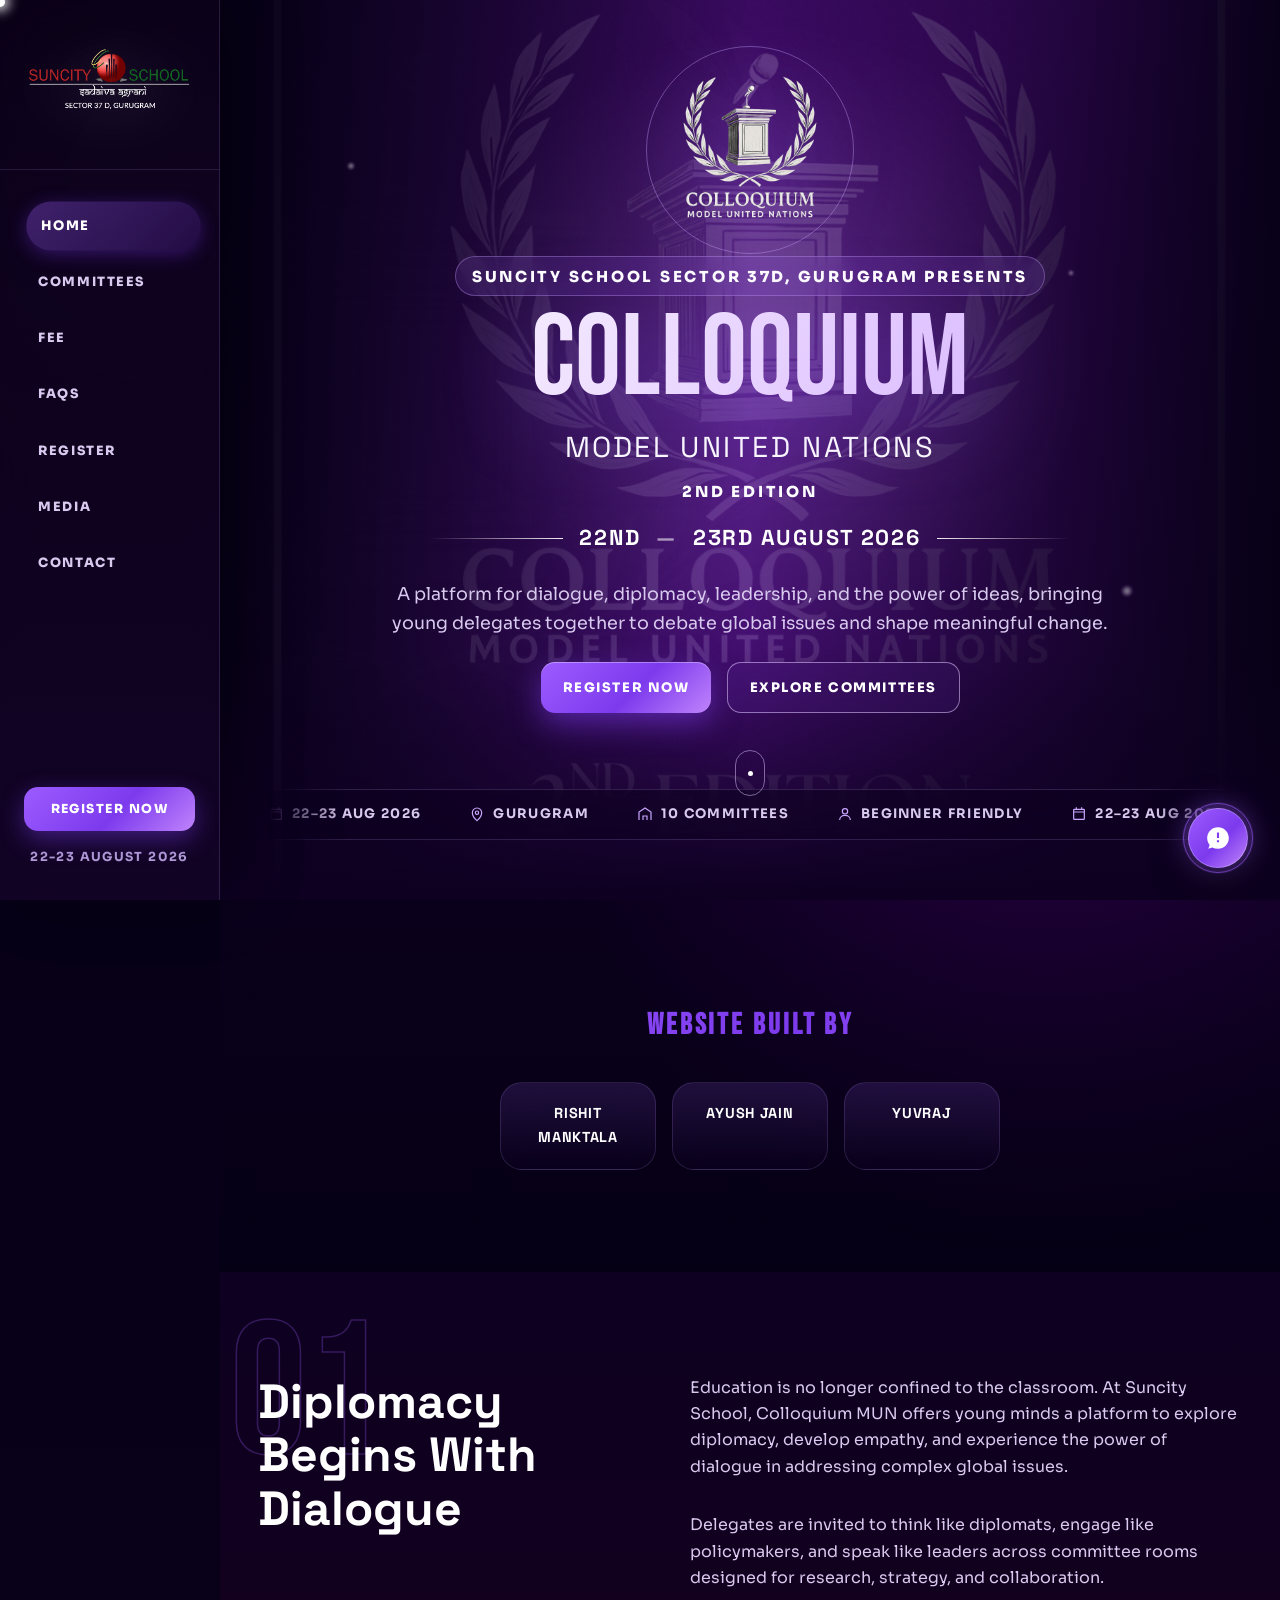
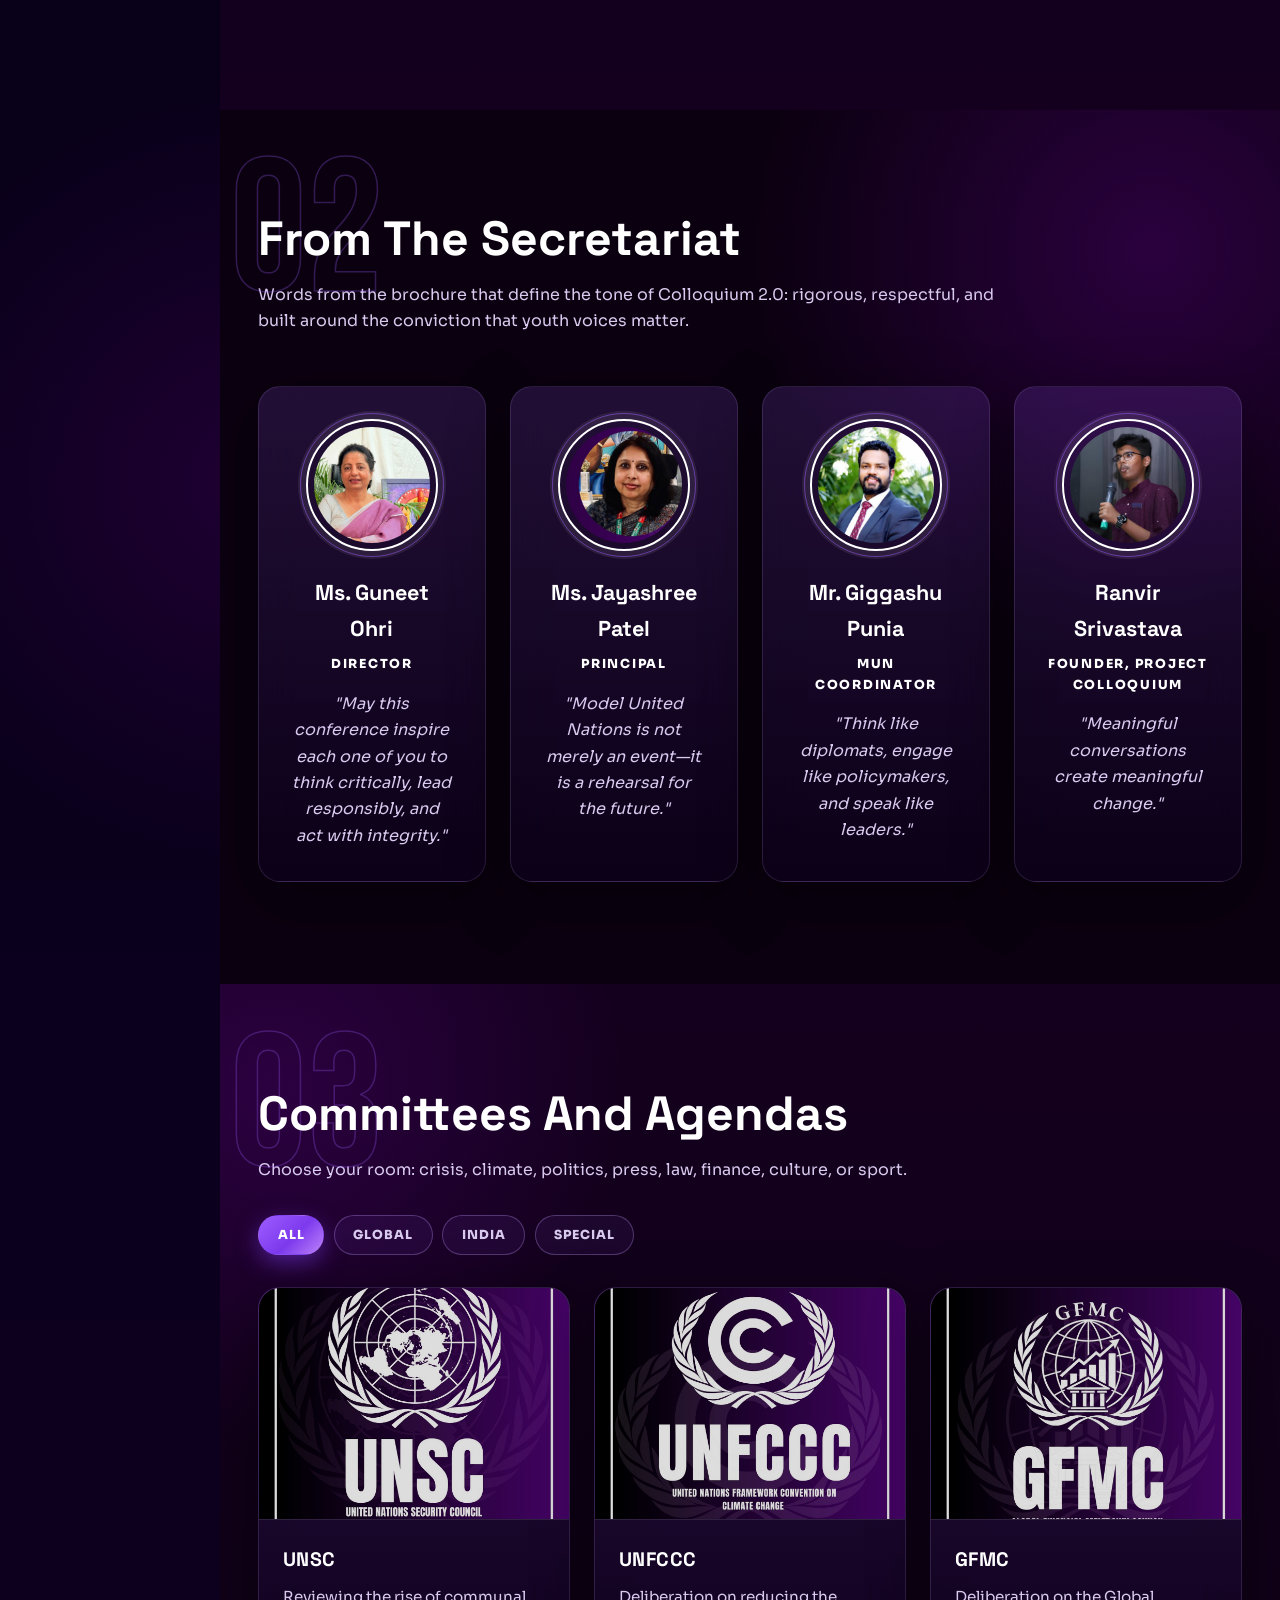
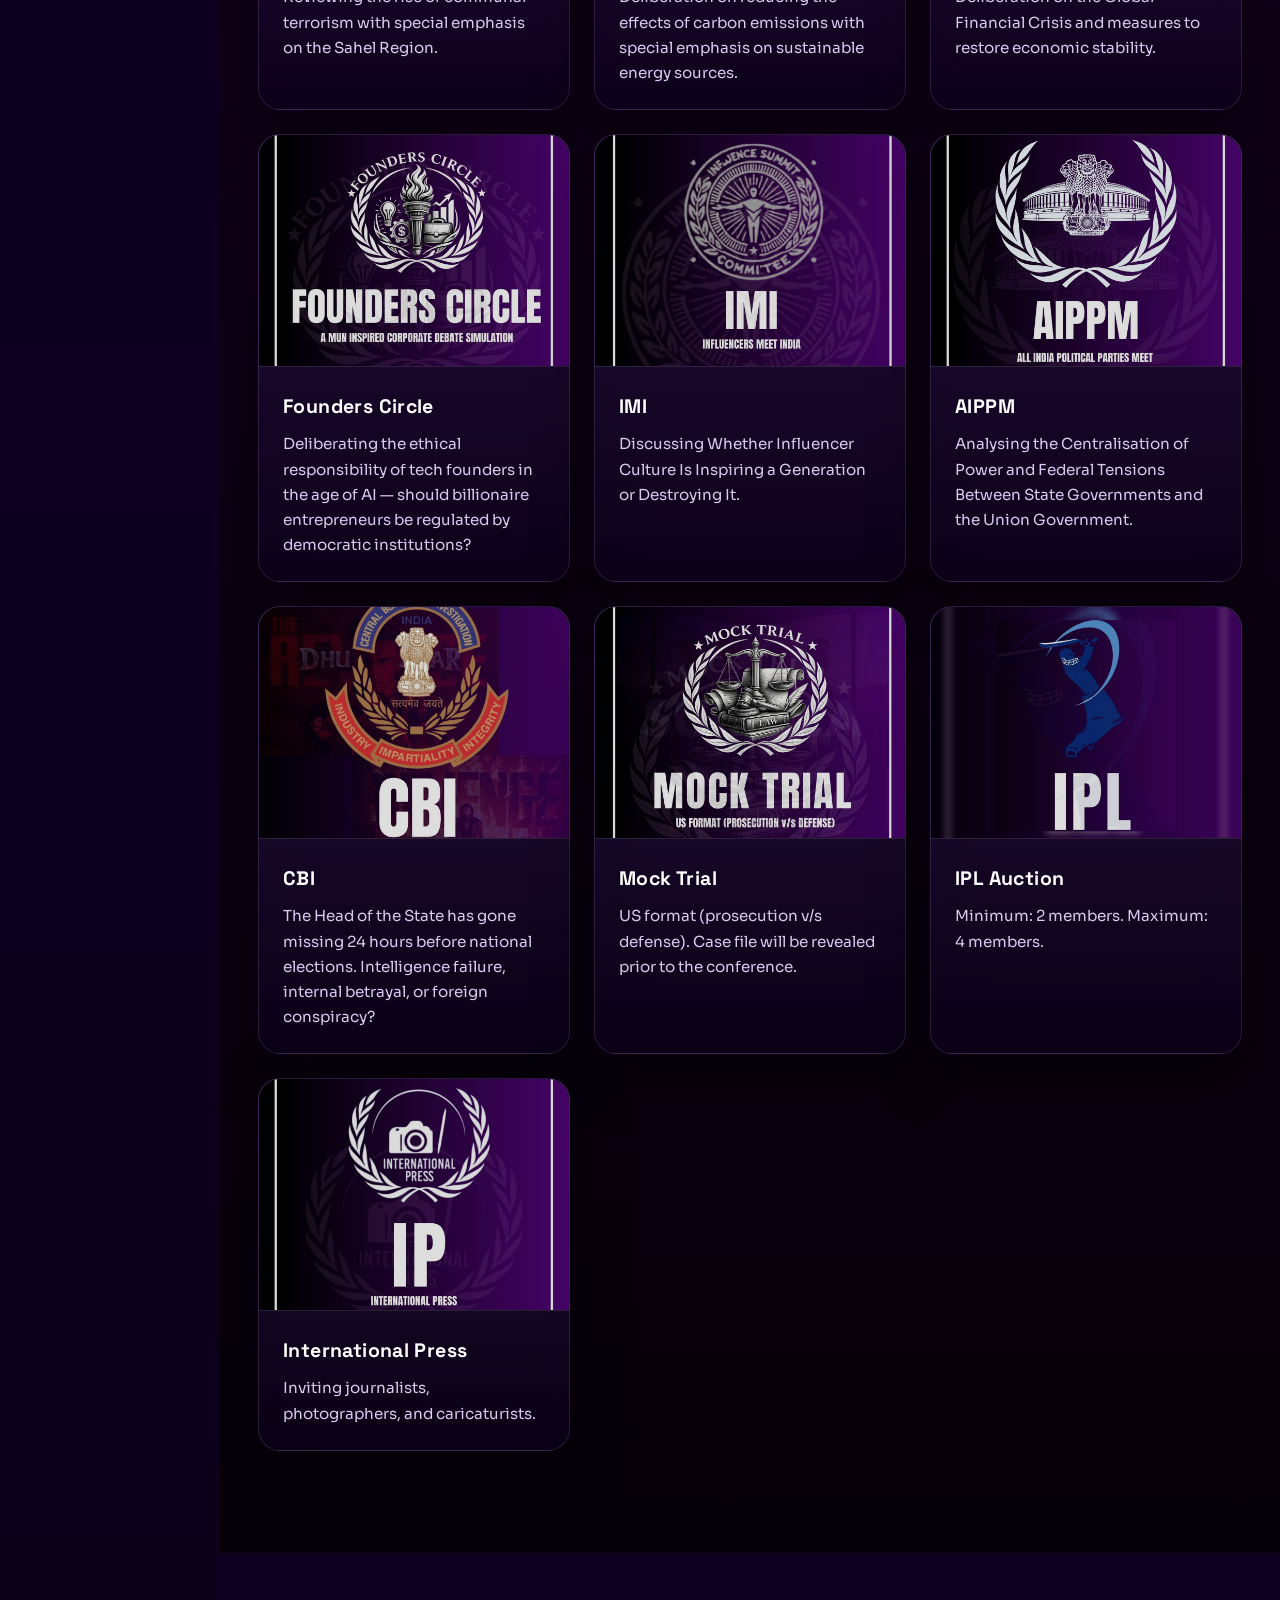
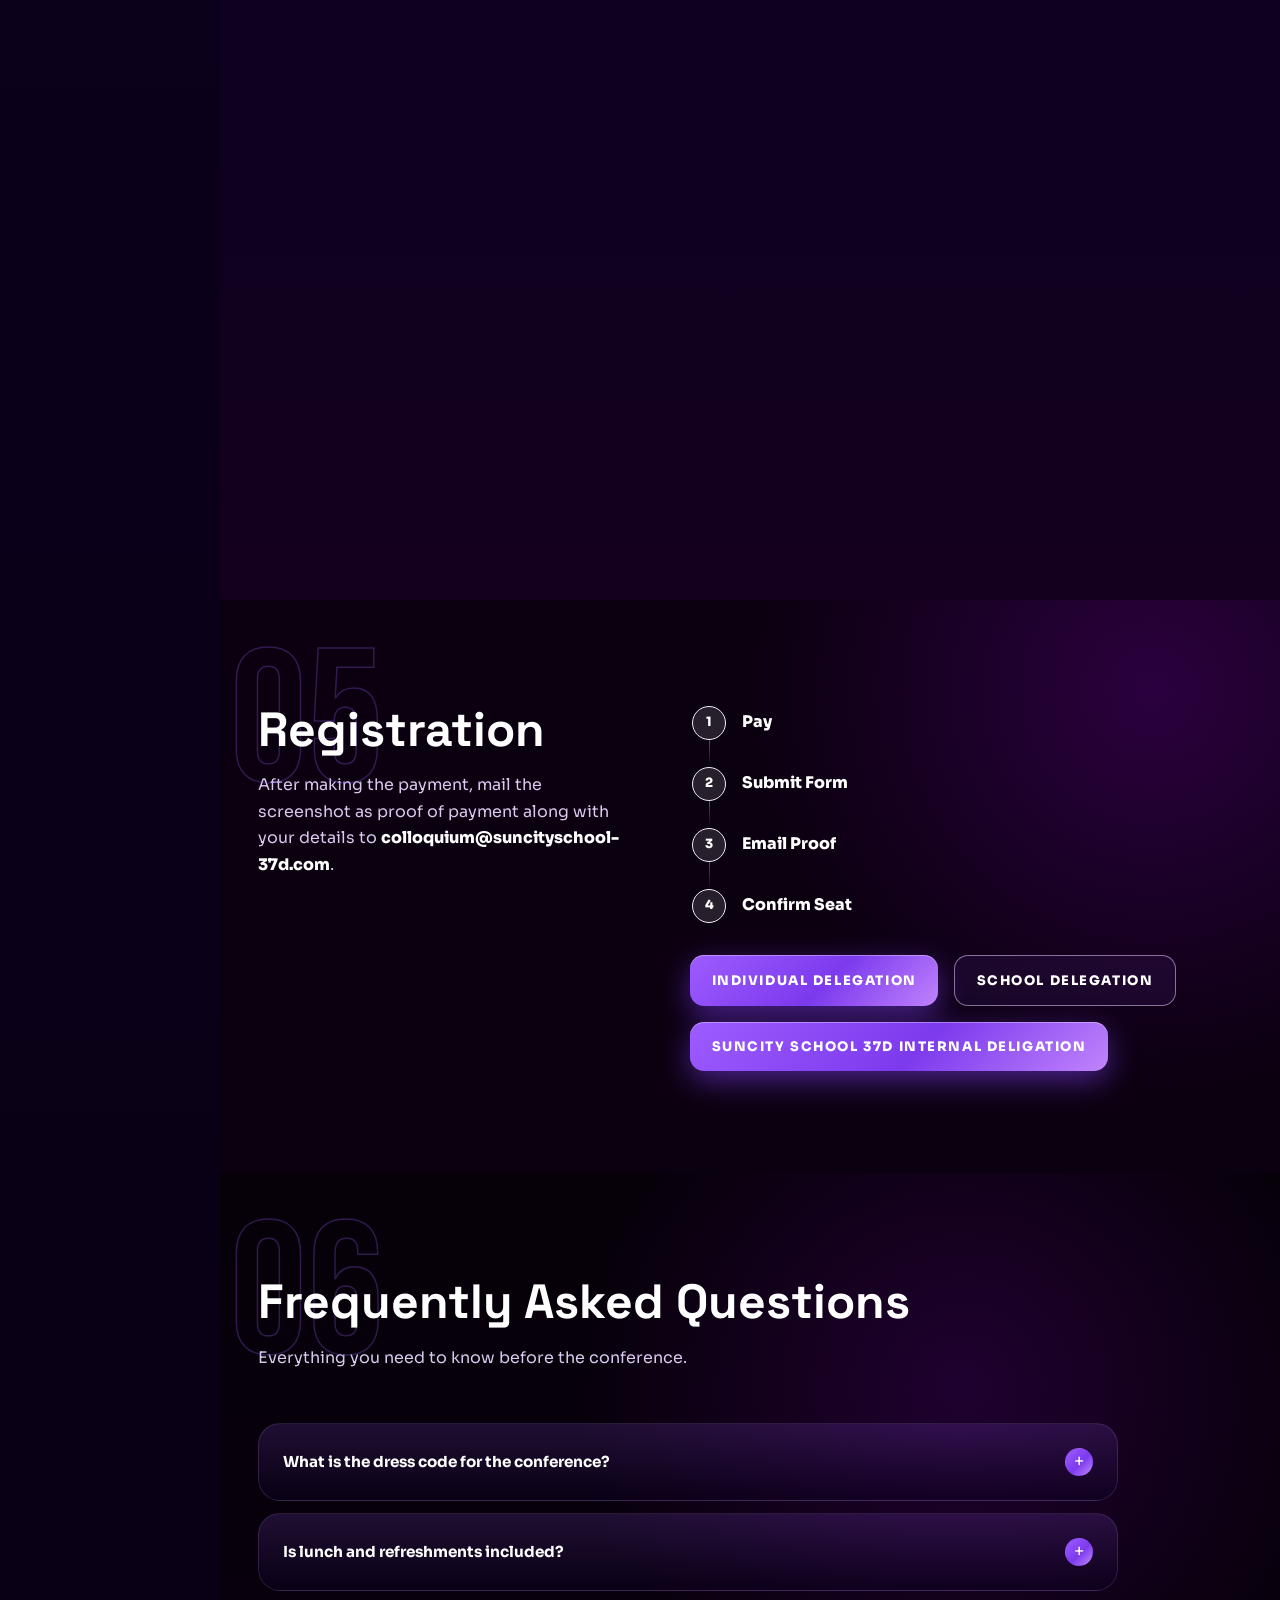
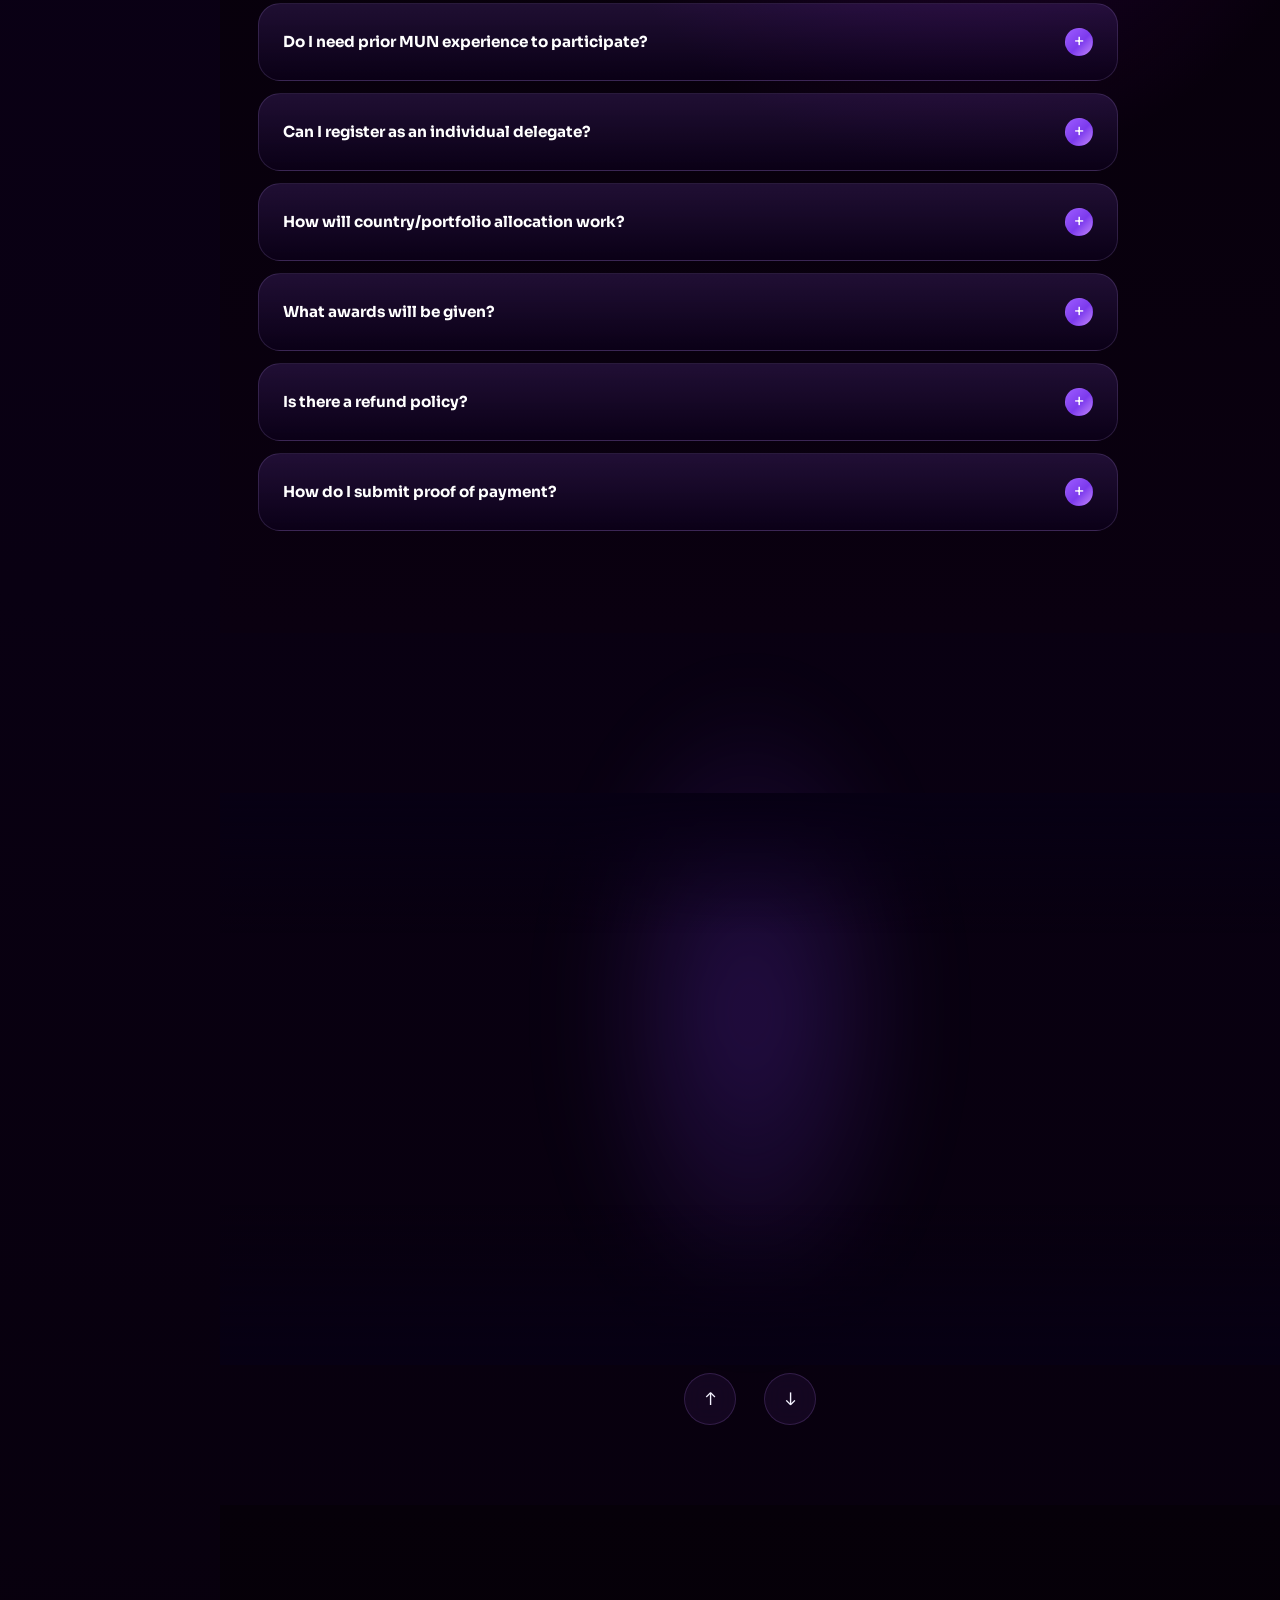
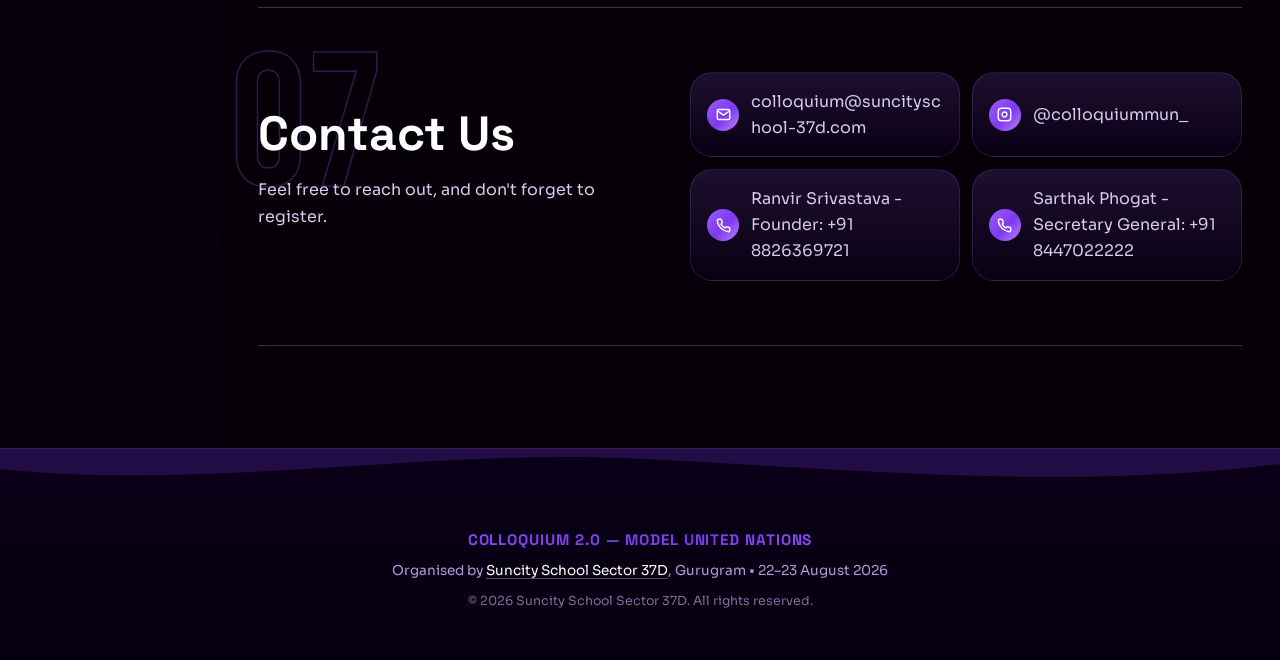
==== index.html @ 170a7579 "Update index.html" ====
<!doctype html>
<html lang="en-IN">

<head>
  <meta charset="UTF-8" />
  <meta name="viewport" content="width=device-width, initial-scale=1.0">
  <meta name="theme-color" content="#050207" />
  <title>Colloquium 2.0 | Suncity School 37D MUN</title>
  <meta name="description"
    content="Colloquium 2.0 Model United Nations by Suncity School Sector 37D, Gurugram. 22nd-23rd August 2026." />
  <meta property="og:type" content="website" />
  <meta property="og:title" content="Colloquium 2.0 | Suncity School 37D MUN" />
  <meta property="og:description" content="Colloquium 2.0 Model United Nations by Suncity School Sector 37D, Gurugram. 22nd–23rd August 2026." />
  <meta property="og:url" content="https://colloquium.suncityschool-37d.com/" />
  <meta property="og:image" content="./assets/img/colloquium-emblem.png" />
  <meta name="twitter:card" content="summary_large_image" />
  <link rel="canonical" href="https://colloquium.suncityschool-37d.com/" />
  <link rel="preconnect" href="https://fonts.googleapis.com" />
  <link rel="preconnect" href="https://fonts.gstatic.com" crossorigin />
  <link
    href="https://fonts.googleapis.com/css2?family=Bebas+Neue&family=Space+Grotesk:wght@400;500;600;700&family=Sora:wght@400;500;600;700;800&display=swap"
    rel="stylesheet" />
  <link rel="icon" type="image/png" href="./assets/img/colloquium-emblem.png" />
  <link rel="apple-touch-icon" href="./assets/img/colloquium-emblem.png" />
  <link rel="stylesheet" href="./styles.css" />
</head>

<body>
  <a class="skip-link" href="#top">Skip to content</a>

  <!-- Ambient mesh background -->
  <div class="bg-mesh" aria-hidden="true">
    <span class="blob blob-1"></span>
    <span class="blob blob-2"></span>
    <span class="blob blob-3"></span>
    <span class="grain"></span>
  </div>

  <!-- Custom cursor (desktop only) -->
  <div class="cursor-glow" id="cursorGlow" aria-hidden="true"></div>
  <div class="cursor-dot" id="cursorDot" aria-hidden="true"></div>

  <div class="scroll-progress" id="scrollProgress" aria-hidden="true"></div>
  <header class="mobile-header">
    <a class="mobile-brand" href="#top">
      <img src="./assets/img/suncity-logo.png" alt="Suncity Logo" />
      <span>Colloquium 2.0</span>
    </a>
    <button class="nav-toggle" type="button" aria-label="Toggle navigation" aria-controls="primaryNavigation"
      aria-expanded="false">
      <span></span><span></span><span></span>
    </button>
  </header>

  <nav class="sidebar-nav" id="primaryNavigation" aria-label="Primary navigation">
    <div class="sidebar-top">
      <a class="sidebar-brand" href="#top" aria-label="Colloquium 2.0 home">
        <img src="./assets/img/suncity-logo.png" alt="Suncity School Sector 37D Gurugram" />
      </a>
      <button class="nav-toggle" type="button" aria-label="Toggle navigation" aria-controls="primaryNavigation"
        aria-expanded="false">
        <span></span><span></span><span></span>
      </button>
    </div>

    <div class="sidebar-content">
      <div class="nav-links">
        <a href="#top" class="active" aria-current="page">Home</a>
        <a href="#committees">Committees</a>
        <a href="#fees">Fee</a>
        <a href="#faqs">FAQs</a>
        <a href="#registration">Register</a>
        <a href="#media">Media</a>
        <a href="#contact">Contact</a>
      </div>
      <div class="sidebar-footer">
        <a class="sidebar-cta magnetic" href="#registration">Register Now</a>
        <p class="sidebar-info">22-23 August 2026</p>
      </div>
    </div>
  </nav>
  <div class="nav-backdrop" aria-hidden="true"></div>

  <main id="top" tabindex="-1">
    <section class="hero-section" aria-labelledby="hero-title">
      <div class="hero-overlay"></div>
      <div class="hero-orbs" aria-hidden="true"><span></span><span></span><span></span></div>
      <div class="hero-content">
        <div class="hero-header">
          <div class="hero-emblem-wrap" id="emblemTilt">
            <img class="hero-emblem" src="./assets/img/colloquium-emblem.png" alt="" />
            <span class="emblem-ring"></span>
          </div>
          <p class="school-line">Suncity School Sector 37D, Gurugram presents</p>
        </div>
        <h1 id="hero-title" data-text="Colloquium">Colloquium</h1>
        <p class="hero-subtitle">Model United Nations</p>
        <p class="edition">2nd Edition</p>
        <div class="date-block" aria-label="Conference dates">
          <time datetime="2026-08-22">22nd</time><span class="dash">—</span><time datetime="2026-08-23">23rd August
            2026</time>
        </div>
        <p class="hero-text">
          A platform for dialogue, diplomacy, leadership, and the power of ideas, bringing young delegates together to
          debate global issues and shape meaningful change.
        </p>
        <div class="hero-actions">
          <a class="primary-button magnetic" href="#registration"><span>Register Now</span></a>
          <a class="secondary-button magnetic" href="#committees"><span>Explore Committees</span></a>
        </div>
      </div>
      <div class="marquee-strip" aria-label="Quick event facts">
        <div class="marquee-track" id="quickFactsTrack">
          <span><svg viewBox="0 0 24 24" class="mq-icon"><path d="M8 2v3M16 2v3M3.5 9h17M5 5h14a1 1 0 0 1 1 1v13a1 1 0 0 1-1 1H5a1 1 0 0 1-1-1V6a1 1 0 0 1 1-1z"/></svg>22–23 Aug 2026</span>
          <span><svg viewBox="0 0 24 24" class="mq-icon"><path d="M12 22s7-6.1 7-12a7 7 0 0 0-14 0c0 5.9 7 12 7 12z"/><circle cx="12" cy="10" r="2.5"/></svg>Gurugram</span>
          <span><svg viewBox="0 0 24 24" class="mq-icon"><path d="M3 21V9l9-6 9 6v12M9 21v-6h6v6"/></svg>10 Committees</span>
          <span><svg viewBox="0 0 24 24" class="mq-icon"><circle cx="12" cy="8" r="4"/><path d="M4 21c0-4 3.5-7 8-7s8 3 8 7"/></svg>Beginner Friendly</span>
        </div>
      </div>
      <a href="#top" class="scroll-cue" data-scroll-next aria-hidden="true"><span></span></a>
    </section>

    <section class="credits-section reveal" aria-labelledby="credits-title">
      <div class="credits-frame">
        <h3 id="credits-title" class="credits-title">Website Built By</h3>
        <div class="credits-grid">
          <div class="credit-card">
            <h4>Rishit Manktala</h4>
          </div>
          <div class="credit-card">
            <h4>Ayush Jain</h4>
          </div>
          <div class="credit-card">
            <h4>Yuvraj</h4>
          </div>
        </div>
      </div>
    </section>

    <section class="intro-section" aria-labelledby="vision-title">
      <div class="section-shell split reveal">
        <div class="section-col">
          <p class="section-number" aria-hidden="true">01</p>
          <h2 id="vision-title">Diplomacy Begins With Dialogue</h2>
        </div>
        <div class="intro-copy reveal reveal-delay-2">
          <p>Education is no longer confined to the classroom. At Suncity School, Colloquium MUN offers young minds a
            platform to explore diplomacy, develop empathy, and experience the power of dialogue in addressing complex
            global issues.</p>
          <p>Delegates are invited to think like diplomats, engage like policymakers, and speak like leaders across
            committee rooms designed for research, strategy, and collaboration.</p>
        </div>
      </div>
    </section>

    <section class="messages-section" aria-labelledby="messages-title">
      <div class="section-shell">
        <div class="section-heading">
          <p class="section-number" aria-hidden="true">02</p>
          <h2 id="messages-title">From The Secretariat</h2>
          <p>Words from the brochure that define the tone of Colloquium 2.0: rigorous, respectful, and built around the
            conviction that youth voices matter.</p>
        </div>
        <div class="secretariat-grid">
          <article class="member-card tilt-card reveal reveal-delay-1">
            <div class="member-image"><img src="./assets/img/portraits/guneet-ohri.jpg" alt="Ms. Guneet Ohri" /></div>
            <div class="member-info">
              <h3>Ms. Guneet Ohri</h3>
              <p class="member-title">Director</p>
              <p class="member-quote">"May this conference inspire each one of you to think critically, lead
                responsibly, and act with integrity."</p>
            </div>
          </article>
          <article class="member-card tilt-card reveal">
            <div class="member-image"><img src="./assets/img/portraits/jayashree-patel.jpg" alt="Ms. Jayashree Patel" /></div>
            <div class="member-info">
              <h3>Ms. Jayashree Patel</h3>
              <p class="member-title">Principal</p>
              <p class="member-quote">"Model United Nations is not merely an event&mdash;it is a rehearsal for the future."</p>
            </div>
          </article>
          <article class="member-card tilt-card reveal reveal-delay-2">
            <div class="member-image"><img src="./assets/img/portraits/giggashu-punia.jpg" alt="Mr. Giggashu Punia" /></div>
            <div class="member-info">
              <h3>Mr. Giggashu Punia</h3>
              <p class="member-title">MUN Coordinator</p>
              <p class="member-quote">"Think like diplomats, engage like policymakers, and speak like leaders."</p>
            </div>
          </article>
          <article class="member-card tilt-card reveal reveal-delay-3">
            <div class="member-image"><img src="./assets/img/portraits/ranvir-srivastava.jpg" alt="Ranvir Srivastava" /></div>
            <div class="member-info">
              <h3>Ranvir Srivastava</h3>
              <p class="member-title">Founder, Project Colloquium</p>
              <p class="member-quote">"Meaningful conversations create meaningful change."</p>
            </div>
          </article>
        </div>
      </div>
    </section>

    <section id="committees" class="committees-section" aria-labelledby="committees-title">
      <div class="section-shell">
        <div class="section-heading compact">
          <p class="section-number" aria-hidden="true">03</p>
          <h2 id="committees-title">Committees And Agendas</h2>
          <p>Choose your room: crisis, climate, politics, press, law, finance, culture, or sport.</p>
        </div>
        <div class="committee-filters" role="tablist" aria-label="Filter committees by category">
          <button type="button" class="filter-pill active" data-filter="all" role="tab" aria-selected="true">All</button>
          <button type="button" class="filter-pill" data-filter="global" role="tab" aria-selected="false">Global</button>
          <button type="button" class="filter-pill" data-filter="india" role="tab" aria-selected="false">India</button>
          <button type="button" class="filter-pill" data-filter="special" role="tab" aria-selected="false">Special</button>
        </div>
        <div class="committee-grid" id="committeeGrid">
          <article class="committee-card tilt-card reveal" data-category="global">
            <div class="committee-info">
              <img src="./assets/img/committee-crops/unsc.jpg" alt="UNSC" loading="lazy" decoding="async" />
              <div class="committee-details">
                <h3>UNSC</h3>
                <p>Reviewing the rise of communal terrorism with special emphasis on the Sahel Region.</p>
              </div>
            </div>
          </article>
          <article class="committee-card tilt-card reveal" data-category="global">
            <div class="committee-info">
              <img src="./assets/img/committee-crops/unfccc.jpg" alt="UNFCCC" loading="lazy" decoding="async" />
              <div class="committee-details">
                <h3>UNFCCC</h3>
                <p>Deliberation on reducing the effects of carbon emissions with special emphasis on sustainable energy sources.</p>
              </div>
            </div>
          </article>
          <article class="committee-card tilt-card reveal" data-category="global">
            <div class="committee-info">
              <img src="./assets/img/committee-crops/gfmc.jpg" alt="GFMC" loading="lazy" decoding="async" />
              <div class="committee-details">
                <h3>GFMC</h3>
                <p>Deliberation on the Global Financial Crisis and measures to restore economic stability.</p>
              </div>
            </div>
          </article>
          <article class="committee-card tilt-card reveal" data-category="special">
            <div class="committee-info">
              <img src="./assets/img/committee-crops/founders-circle.jpg" alt="Founders Circle" loading="lazy" decoding="async" />
              <div class="committee-details">
                <h3>Founders Circle</h3>
                <p>Deliberating the ethical responsibility of tech founders in the age of AI — should billionaire entrepreneurs be regulated by democratic institutions?</p>
              </div>
            </div>
          </article>
          <article class="committee-card tilt-card reveal" data-category="special">
            <div class="committee-info">
              <img src="./assets/img/committee-crops/imi.jpg" alt="IMI" loading="lazy" decoding="async" />
              <div class="committee-details">
                <h3>IMI</h3>
                <p>Discussing Whether Influencer Culture Is Inspiring a Generation or Destroying It.</p>
              </div>
            </div>
          </article>
          <article class="committee-card tilt-card reveal" data-category="india">
            <div class="committee-info">
              <img src="./assets/img/committee-crops/aippm.jpg" alt="AIPPM" loading="lazy" decoding="async" />
              <div class="committee-details">
                <h3>AIPPM</h3>
                <p>Analysing the Centralisation of Power and Federal Tensions Between State Governments and the Union Government.</p>
              </div>
            </div>
          </article>
          <article class="committee-card tilt-card reveal" data-category="india special">
            <div class="committee-info">
              <img src="./assets/img/committee-crops/cbi.jpg" alt="CBI" loading="lazy" decoding="async" />
              <div class="committee-details">
                <h3>CBI</h3>
                <p>The Head of the State has gone missing 24 hours before national elections. Intelligence failure, internal betrayal, or foreign conspiracy?</p>
              </div>
            </div>
          </article>
          <article class="committee-card tilt-card reveal" data-category="special">
            <div class="committee-info">
              <img src="./assets/img/committee-crops/mock-trial.jpg" alt="Mock Trial" loading="lazy" decoding="async" />
              <div class="committee-details">
                <h3>Mock Trial</h3>
                <p>US format (prosecution v/s defense). Case file will be revealed prior to the conference.</p>
              </div>
            </div>
          </article>
          <article class="committee-card tilt-card reveal" data-category="special">
            <div class="committee-info">
              <img src="./assets/img/committee-crops/ipl-auction.jpg" alt="IPL Auction" loading="lazy" decoding="async" />
              <div class="committee-details">
                <h3>IPL Auction</h3>
                <p>Minimum: 2 members. Maximum: 4 members.</p>
              </div>
            </div>
          </article>
          <article class="committee-card tilt-card reveal" data-category="special">
            <div class="committee-info">
              <img src="./assets/img/committee-crops/international-press.jpg" alt="International Press" loading="lazy" decoding="async" />
              <div class="committee-details">
                <h3>International Press</h3>
                <p>Inviting journalists, photographers, and caricaturists.</p>
              </div>
            </div>
          </article>
        </div>
      </div>
    </section>

    <section id="fees" class="fees-section" aria-labelledby="fees-title">
      <div class="section-shell fee-shell reveal">
        <div class="section-col">
          <p class="section-number" aria-hidden="true">04</p>
          <h2 id="fees-title">Fee Structure</h2>
          <p class="fee-note">The registration fee structure for all individual and team events at Colloquium 2.0.</p>
        </div>
        <div class="fee-grid">
          <article class="tilt-card">
            <span>Individual Delegate Fee</span>
            <strong><span class="count-value" data-count="2300">0</span><span class="fee-currency">INR</span></strong>
          </article>
          <article class="tilt-card">
            <span>School Delegation Fee</span>
            <strong><span class="count-value" data-count="2299">0</span><span class="fee-currency">INR</span></strong>
          </article>
          <article class="tilt-card">
            <span>IP Fee</span>
            <strong><span class="count-value" data-count="2000">0</span><span class="fee-currency">INR</span></strong>
          </article>
          <article class="tilt-card">
            <span>IPL (Team Event)</span>
            <strong class="fee-limit">MIN 2 / MAX 4</strong>
            <div class="fee-team-list">
              <div class="fee-team-row">
                <span class="fee-team-label">Team of 2</span>
                <span class="fee-team-value">4000 INR</span>
              </div>
              <div class="fee-team-row">
                <span class="fee-team-label">Team of 3</span>
                <span class="fee-team-value">6000 INR</span>
              </div>
              <div class="fee-team-row">
                <span class="fee-team-label">Team of 4</span>
                <span class="fee-team-value">8000 INR</span>
              </div>
            </div>
          </article>
        </div>
      </div>
    </section>

    <section id="registration" class="registration-section" aria-labelledby="registration-title">
      <div class="section-shell registration-shell reveal">
        <div class="section-col">
          <p class="section-number" aria-hidden="true">05</p>
          <h2 id="registration-title">Registration</h2>
          <p>After making the payment, mail the screenshot as proof of payment along with your details to <a
              href="mailto:colloquium@suncityschool-37d.com">colloquium@suncityschool-37d.com</a>.</p>
        </div>
        <div class="registration-main">
          <div class="registration-steps">
            <span>Pay</span>
            <span>Submit Form</span>
            <span>Email Proof</span>
            <span>Confirm Seat</span>
          </div>
          <div class="registration-actions">
            <a class="primary-button magnetic" href="https://forms.gle/Uoqj1fRcY7MJfkh97" target="_blank"
              rel="noopener noreferrer"><span>Individual Delegation</span></a>
            <a class="secondary-button magnetic" href="https://forms.gle/TjoibnjD6bvaLffi8" target="_blank"
              rel="noopener noreferrer"><span>School Delegation</span></a>
              <a class="primary-button magnetic" href="https://docs.google.com/forms/d/e/1FAIpQLScmG4d3pTbk0J0xZk-CnWGgKYD_lAbUUMh4ZK_pvNjjinAZog/viewform" target="_blank"
              rel="noopener noreferrer"><span>Suncity School 37D Internal Deligation</span></a>
          </div>
        </div>
      </div>
    </section>

    <section id="faqs" class="faq-section" aria-labelledby="faq-title">
      <div class="section-shell">
        <div class="section-heading">
          <p class="section-number" aria-hidden="true">06</p>
          <h2 id="faq-title">Frequently Asked Questions</h2>
          <p>Everything you need to know before the conference.</p>
        </div>
        <div class="faq-grid reveal">
          <details class="faq-item">
            <summary>What is the dress code for the conference?</summary>
            <p>All delegates are expected to follow Western formal attire. Gentlemen should wear a formal shirt, trousers, tie, and blazer. Ladies should wear formal business attire. National dress is also acceptable.</p>
          </details>
          <details class="faq-item">
            <summary>Is lunch and refreshments included?</summary>
            <p>Yes, lunch and refreshments are included in the registration fee for both days of the conference.</p>
          </details>
          <details class="faq-item">
            <summary>Do I need prior MUN experience to participate?</summary>
            <p>Not at all! Colloquium 2.0 is beginner-friendly. We recommend committees like International Press, IMI, or UNFCCC for first-timers. Our executive board members will guide you throughout.</p>
          </details>
          <details class="faq-item">
            <summary>Can I register as an individual delegate?</summary>
            <p>Yes, both individual delegates and school delegations are welcome. Use the respective registration forms available in the Registration section.</p>
          </details>
          <details class="faq-item">
            <summary>How will country/portfolio allocation work?</summary>
            <p>Country and portfolio allocations will be shared via email after your registration is confirmed. Preferences submitted during registration will be considered on a first-come, first-served basis.</p>
          </details>
          <details class="faq-item">
            <summary>What awards will be given?</summary>
            <p>Awards include Best Delegate, High Commendation, Special Mention, and Best Position Paper for each committee. The IPL Auction and International Press will have their own special categories.</p>
          </details>
          <details class="faq-item">
            <summary>Is there a refund policy?</summary>
            <p>Registration fee is non-refundable once payment is confirmed. However, delegate substitution within the same school delegation is allowed up to one week before the conference.</p>
          </details>
          <details class="faq-item">
            <summary>How do I submit proof of payment?</summary>
            <p>After making the payment, email a screenshot of the transaction along with your full name, school, and committee preference to <a href="mailto:colloquium@suncityschool-37d.com">colloquium@suncityschool-37d.com</a>.</p>
          </details>
        </div>
      </div>
    </section>



    

    

        <!-- ================= Colloquium MUN Vertical Gallery Start ================= -->
<style>
  /* Scoped CSS to prevent conflicts with existing website */
  .cmun-gallery-section {
    --cmun-bg: #070014;
    --cmun-purple-1: #7c3aed;
    --cmun-purple-2: #a855f7;
    --cmun-purple-3: #c084fc;
    --cmun-glow: rgba(168,85,247,.45);
    --cmun-accent: #f0abfc;
    --cmun-text: #f5f3ff;
    --cmun-muted: #b9a8d8;
    --cmun-border: rgba(192,132,252,.18);
    
    position: relative;
    z-index: 1;
    padding: 60px 20px 80px;
    overflow: hidden;
    min-height: 80vh;
    display: flex;
    flex-direction: column;
    align-items: center;
    background: transparent;
    font-family: 'Space Grotesk', sans-serif;
  }

  /* Top and Bottom fade-out gradients */
  .cmun-gallery-section::before {
    content: ""; position: absolute; top: 160px; left: 0; right: 0; height: 140px; z-index: 6; pointer-events: none;
    background: linear-gradient(180deg, var(--cmun-bg), transparent);
  }
  .cmun-gallery-section::after {
    content: ""; position: absolute; bottom: 140px; left: 0; right: 0; height: 160px; z-index: 6; pointer-events: none;
    background: linear-gradient(0deg, var(--cmun-bg), transparent);
  }

  .cmun-stage {
    position: relative;
    width: 100%;
    max-width: 800px;
    height: 640px;
    perspective: 1400px;
    display: flex;
    align-items: center;
    justify-content: center;
    transform-style: preserve-3d;
  }

  .cmun-stage-glow {
    position: absolute; top: 50%; left: 50%;
    transform: translate(-50%, -50%);
    width: 400px; height: 120%;
    background: radial-gradient(ellipse at center, rgba(124,58,237,0.25), transparent 60%);
    filter: blur(40px);
    z-index: 0;
    pointer-events: none;
  }

  .cmun-slide {
    position: absolute;
    width: 320px; height: 420px;
    border-radius: 20px;
    overflow: hidden;
    border: 1px solid var(--cmun-border);
    /* Smoother, cinematic transition */
    transition: transform 1.2s cubic-bezier(0.25, 1, 0.5, 1), opacity 1.2s ease, filter 1.2s ease;
    box-shadow: 0 30px 60px -20px rgba(0,0,0,.7);
    cursor: pointer;
    will-change: transform, opacity, filter;
    backface-visibility: hidden;
    transform: translateZ(0);
  }

  .cmun-slide img { 
    width: 100%; height: 100%; object-fit: cover; 
    pointer-events: none; /* prevents drag glitches */
  }
  
  .cmun-slide::before {
    content: ""; position: absolute; inset: 0; z-index: 2;
    background: linear-gradient(180deg, transparent 40%, rgba(7,0,20,.9) 100%);
    pointer-events: none;
  }
  
  .cmun-slide-caption {
    position: absolute; bottom: 24px; left: 24px; right: 24px; z-index: 3;
    transform: translateY(20px); opacity: 0; 
    transition: all 0.8s cubic-bezier(0.25, 1, 0.5, 1);
    pointer-events: none;
  }
  
  .cmun-slide.is-active .cmun-slide-caption { transform: translateY(0); opacity: 1; }
  .cmun-slide-caption h4 { 
    font-family: 'Syne', sans-serif; font-weight: 700; font-size: 22px; margin-bottom: 6px; 
    background: linear-gradient(135deg, #fff, #e9d5ff); 
    -webkit-background-clip: text; background-clip: text; color: transparent; 
  }
  .cmun-slide-caption p { color: var(--cmun-muted); font-size: 13px; }

  /* 3D Vertical Transforms */
  .cmun-slide.is-active { transform: translateY(0) translateZ(100px) rotateX(0deg) scale(1.1); z-index: 10; filter: none; }
  .cmun-slide.is-prev { transform: translateY(-280px) translateZ(-100px) rotateX(40deg) scale(.85); z-index: 5; filter: brightness(.55) saturate(.7); }
  .cmun-slide.is-next { transform: translateY(280px) translateZ(-100px) rotateX(-40deg) scale(.85); z-index: 5; filter: brightness(.55) saturate(.7); }
  .cmun-slide.is-far-prev { transform: translateY(-460px) translateZ(-300px) rotateX(50deg) scale(.7); z-index: 1; opacity:.3; filter: brightness(.3) blur(2px); }
  .cmun-slide.is-far-next { transform: translateY(460px) translateZ(-300px) rotateX(-50deg) scale(.7); z-index: 1; opacity:.3; filter: brightness(.3) blur(2px); }
  .cmun-slide.is-hidden { opacity: 0; transform: translateZ(-600px); pointer-events: none; }

  /* Controls */
  .cmun-controls {
    display: flex; justify-content: center; gap: 14px; margin-top: 40px; align-items: center; z-index: 7;
  }
  .cmun-ctrl {
    width: 52px; height: 52px; border-radius: 50%;
    background: rgba(168,85,247,.08); border: 1px solid var(--cmun-border);
    color: var(--cmun-text); font-size: 18px; cursor: pointer;
    display: grid; place-items: center;
    transition: all .3s; backdrop-filter: blur(10px);
  }
  .cmun-ctrl:hover { background: linear-gradient(135deg, #7c3aed, #c084fc); border-color: transparent; box-shadow: 0 8px 24px var(--cmun-glow); transform: scale(1.05); }
  .cmun-dots { display: flex; gap: 8px; }
  .cmun-dots button {
    width: 8px; height: 8px; border-radius: 50%; border: none; cursor: pointer;
    background: rgba(192,132,252,.25); transition: all .4s; padding: 0;
  }
  .cmun-dots button.active { width: 30px; border-radius: 4px; background: linear-gradient(90deg, #7c3aed, #c084fc); }

  /* Lightbox for image enlargement */
  .cmun-lightbox {
    position: fixed; inset: 0; z-index: 9999;
    background: rgba(7, 0, 20, 0.85);
    backdrop-filter: blur(20px);
    display: none; 
    justify-content: center; align-items: center;
    opacity: 0; transition: opacity 0.4s ease;
  }
  .cmun-lightbox.active { display: flex; opacity: 1; }
  .cmun-lightbox img {
    max-width: 85vw; max-height: 85vh; border-radius: 12px;
    box-shadow: 0 20px 80px rgba(124, 58, 237, 0.5);
    border: 1px solid var(--cmun-border);
    transform: scale(0.9); transition: transform 0.4s cubic-bezier(0.25, 1, 0.5, 1);
  }
  .cmun-lightbox.active img { transform: scale(1); }
  .cmun-close-btn {
    position: absolute; top: 30px; right: 40px; 
    color: #fff; font-size: 42px; cursor: pointer; 
    z-index: 10000; line-height: 1; font-weight: 300;
    transition: transform 0.3s, color 0.3s;
  }
  .cmun-close-btn:hover { transform: rotate(90deg); color: var(--cmun-accent); }

  @media (max-width: 768px) {
    .cmun-slide { width: 260px; height: 340px; }
    .cmun-stage { height: 520px; }
    .cmun-slide.is-active { transform: translateY(0) translateZ(80px) scale(1.05); }
    .cmun-slide.is-prev { transform: translateY(-200px) translateZ(-80px) rotateX(40deg) scale(.8); }
    .cmun-slide.is-next { transform: translateY(200px) translateZ(-80px) rotateX(-40deg) scale(.8); }
    .cmun-slide.is-far-prev, .cmun-slide.is-far-next { opacity: 0; }
  }
</style>

<!-- 1. Add Google Fonts to your <head> if not already there -->
<link rel="preconnect" href="https://fonts.googleapis.com">
<link rel="preconnect" href="https://fonts.gstatic.com" crossorigin>
<link href="https://fonts.googleapis.com/css2?family=Syne:wght@400;600;700;800&family=Space+Grotesk:wght@300;400;500;600&display=swap" rel="stylesheet">

<!-- 2. Paste this section anywhere in your <body> -->
<section class="cmun-gallery-section">
  <div class="cmun-stage" id="media">
    <div class="cmun-stage-glow"></div>
    <!-- Slides are generated dynamically by JS -->
  </div>

  <div class="cmun-controls">
    <button class="cmun-ctrl" id="cmun-prev" aria-label="Previous">↑</button>
    <div class="cmun-dots" id="cmun-dots"></div>
    <button class="cmun-ctrl" id="cmun-next" aria-label="Next">↓</button>
  </div>
</section>

<!-- 3. Lightbox container -->
<div class="cmun-lightbox" id="cmun-lightbox">
  <span class="cmun-close-btn" id="cmun-close-btn">×</span>
  <img src="" alt="Enlarged view" id="cmun-lb-img">
</div>

<script>
  (function() {
    // Gallery Data
    const slidesData = [
      { src: 'https://z-cdn-media.chatglm.cn/files/399e0fe7-5978-4fc6-9fd7-1da4e86a670c.png?auth_key=1884307016-e429cf752df746038830a983e77df08e-0-b101a8ff95048c679c69c47c5deddc44', title: 'The Opening', desc: 'Colloquium MUN v2.0 — a stage set for global dialogue.' },
      { src: 'https://z-cdn-media.chatglm.cn/files/c21f85fd-1e6e-4638-9a16-c75473fdc1d0.JPG?auth_key=1884307016-3069b22c722549429c0c8935bffb9400-0-c029025ee16b4c538955e1002b1b859b', title: 'Rhythms of Heritage', desc: 'A cultural tribute performed by delegates.' },
      { src: 'https://z-cdn-media.chatglm.cn/files/5d26ac0b-3577-46db-abcb-cbec00f56380.JPG?auth_key=1884307016-0a5970fce88243cc9c43fe6a5ab09fa5-0-4392165496ddb54d0deeb227754e37dd', title: 'Voice of the House', desc: 'Keynote address from the Suncity podium.' },
      { src: 'https://z-cdn-media.chatglm.cn/files/ddf30b20-2af7-41fa-be6f-daddaabb1a72.JPG?auth_key=1884307016-6d51ddb97bc84fe6bb8bbe255154a23d-0-31929b03ba2628c603c011a1d233c9d1', title: 'Delegation Floor', desc: 'Pakistan takes the table in committee.' },
      { src: 'https://z-cdn-media.chatglm.cn/files/1e813870-560b-4d0e-92b1-51fdee091b11.JPG?auth_key=1884307016-71c6c3981c934599ae4bfcae2b2d299b-0-132e829ebc8f7302e642cdef80c8666c', title: 'Beyond the Sky', desc: 'UNCOPOUS — the peaceful uses of outer space.' }
    ];

    const stage = document.getElementById('cmun-stage');
    const dotsWrap = document.getElementById('cmun-dots');
    let current = 0;
    let autoScroll;

    // Generate slides
    slidesData.forEach((data, i) => {
      const slide = document.createElement('div');
      slide.className = 'cmun-slide';
      slide.dataset.i = i;
      slide.innerHTML = `
        <img src="${data.src}" alt="${data.title}">
        <div class="cmun-slide-caption">
          <h4>${data.title}</h4>
          <p>${data.desc}</p>
        </div>
      `;
      stage.appendChild(slide);

      // Generate dots
      const dot = document.createElement('button');
      dot.addEventListener('click', () => { go(i); resetAutoScroll(); });
      dotsWrap.appendChild(dot);
    });

    const slides = Array.from(document.querySelectorAll('.cmun-slide'));
    const dots = Array.from(dotsWrap.children);

    function go(n) {
      current = (n + slides.length) % slides.length;
      slides.forEach((s, i) => {
        s.classList.remove('is-active', 'is-prev', 'is-next', 'is-far-prev', 'is-far-next', 'is-hidden');
        let diff = i - current;
        if (diff === 0) s.classList.add('is-active');
        else if (diff === -1 || (current === 0 && i === slides.length - 1)) s.classList.add('is-prev');
        else if (diff === 1 || (current === slides.length - 1 && i === 0)) s.classList.add('is-next');
        else if (diff < -1) s.classList.add('is-far-prev');
        else s.classList.add('is-far-next');
      });
      dots.forEach((d, i) => d.classList.toggle('active', i === current));
    }

    // Controls
    document.getElementById('cmun-prev').addEventListener('click', () => { go(current - 1); resetAutoScroll(); });
    document.getElementById('cmun-next').addEventListener('click', () => { go(current + 1); resetAutoScroll(); });
    
    // Slide Click Logic (Enlarge if active, navigate if not)
    slides.forEach((s, i) => s.addEventListener('click', () => { 
      if(s.classList.contains('is-active')) {
        openLightbox(slidesData[i].src);
      } else {
        go(i); 
        resetAutoScroll();
      }
    }));

    // Keyboard Navigation
    document.addEventListener('keydown', e => {
      if(e.key === 'ArrowUp') { go(current - 1); resetAutoScroll(); }
      if(e.key === 'ArrowDown') { go(current + 1); resetAutoScroll(); }
      if(e.key === 'Escape') closeLightbox();
    });

    // Drag / Swipe Controls
    let startY = null;
    stage.addEventListener('pointerdown', e => startY = e.clientY);
    stage.addEventListener('pointerup', e => {
      if(startY === null) return;
      const dy = e.clientY - startY;
      if(Math.abs(dy) > 50) { go(current + (dy < 0 ? 1 : -1)); resetAutoScroll(); }
      startY = null;
    });

    // Auto-scroll functionality (Continuous, does not stop on hover)
    function startAutoScroll() {
      autoScroll = setInterval(() => go(current + 1), 3500); 
    }
    function resetAutoScroll() {
      clearInterval(autoScroll);
      startAutoScroll();
    }

    // Lightbox Logic
    const lightbox = document.getElementById('cmun-lightbox');
    const lbImg = document.getElementById('cmun-lb-img');
    const closeBtn = document.getElementById('cmun-close-btn');

    function openLightbox(src) {
      lbImg.src = src;
      lightbox.classList.add('active');
      clearInterval(autoScroll); // Pause auto scroll only when viewing full image
    }
    function closeLightbox() {
      lightbox.classList.remove('active');
      startAutoScroll(); // Resume auto scroll
    }
    closeBtn.addEventListener('click', closeLightbox);
    lightbox.addEventListener('click', (e) => { if(e.target === lightbox) closeLightbox(); });

    // Initialize
    go(0);
    startAutoScroll();
  })();
</script>
<!-- ================= Colloquium MUN Vertical Gallery End ================= -->

    <section id="contact" class="contact-section" aria-labelledby="contact-title">
      <div class="contact-frame reveal">
        <div class="section-col">
          <p class="section-number" aria-hidden="true">07</p>
          <h2 id="contact-title">Contact Us</h2>
          <p>Feel free to reach out, and don't forget to register.</p>
        </div>
        <div class="contact-list">
          <a href="mailto:colloquium@suncityschool-37d.com"><span aria-hidden="true"><svg xmlns="http://www.w3.org/2000/svg" viewBox="0 0 24 24" class="contact-icon"><path d="M4 4h16c1.1 0 2 .9 2 2v12c0 1.1-.9 2-2 2H4c-1.1 0-2-.9-2-2V6c0-1.1.9-2 2-2z"></path><polyline points="22,6 12,13 2,6"></polyline></svg></span>colloquium@suncityschool-37d.com</a>
          <a href="https://www.instagram.com/colloquiummun_/" target="_blank"
            rel="noopener noreferrer"><span aria-hidden="true"><svg xmlns="http://www.w3.org/2000/svg" viewBox="0 0 24 24" class="contact-icon"><rect x="2" y="2" width="20" height="20" rx="5" ry="5"></rect><path d="M16 11.37A4 4 0 1 1 12.63 8 4 4 0 0 1 16 11.37z"></path><line x1="17.5" y1="6.5" x2="17.51" y2="6.5"></line></svg></span>@colloquiummun_</a>
          <a href="tel:+918826369721"><span aria-hidden="true"><svg xmlns="http://www.w3.org/2000/svg" viewBox="0 0 24 24" class="contact-icon"><path d="M22 16.92v3a2 2 0 0 1-2.18 2 19.79 19.79 0 0 1-8.63-3.07 19.5 19.5 0 0 1-6-6 19.79 19.79 0 0 1-3.07-8.67A2 2 0 0 1 4.11 2h3a2 2 0 0 1 2 1.72 12.84 12.84 0 0 0 .7 2.81 2 2 0 0 1-.45 2.11L8.09 9.91a16 16 0 0 0 6 6l1.27-1.27a2 2 0 0 1 2.11-.45 12.84 12.84 0 0 0 2.81.7A2 2 0 0 1 22 16.92z"></path></svg></span>Ranvir Srivastava - Founder: +91 8826369721</a>
          <a href="tel:+918447022222"><span aria-hidden="true"><svg xmlns="http://www.w3.org/2000/svg" viewBox="0 0 24 24" class="contact-icon"><path d="M22 16.92v3a2 2 0 0 1-2.18 2 19.79 19.79 0 0 1-8.63-3.07 19.5 19.5 0 0 1-6-6 19.79 19.79 0 0 1-3.07-8.67A2 2 0 0 1 4.11 2h3a2 2 0 0 1 2 1.72 12.84 12.84 0 0 0 .7 2.81 2 2 0 0 1-.45 2.11L8.09 9.91a16 16 0 0 0 6 6l1.27-1.27a2 2 0 0 1 2.11-.45 12.84 12.84 0 0 0 2.81.7A2 2 0 0 1 22 16.92z"></path></svg></span>Sarthak Phogat - Secretary General: +91 8447022222</a>
        </div>
      </div>
    </section>
  </main>

  <!-- CHATBOT UI -->
  <div class="chat-container">
    <div class="chat-window" id="chatWindow">
      <div class="chat-header">
        <div class="chat-title">Colloquium AI Assistant</div>
        <button id="closeChat" type="button" aria-label="Close Chat">&times;</button>
      </div>
      <div class="chat-messages" id="chatMessages" aria-live="polite">
        <div class="message bot-msg">Welcome to Colloquium 2.0! 👋 I can help you with fee, dates, committees, or
          registration. What would you like to know?</div>
      </div>
      <div class="chat-quick-actions">
        <button type="button" class="quick-chat" data-question="What is the fee?">Fee</button>
        <button type="button" class="quick-chat"
          data-question="Which committees are beginner-friendly?">Beginner</button>
        <button type="button" class="quick-chat" data-question="How do I register?">Register</button>
        <button type="button" class="quick-chat" data-question="What is the venue?">Venue</button>
      </div>
      <div class="chat-input-area">
        <input type="text" id="chatInput" placeholder="Ask me anything..." autocomplete="off" aria-label="Chat message input">
        <button id="sendChat" type="button" aria-label="Send Message">➤</button>
      </div>
    </div>
    <button class="chat-trigger" id="chatTrigger" type="button" aria-label="Open AI Chat" aria-controls="chatWindow"
      aria-expanded="false">
      <svg xmlns="http://www.w3.org/2000/svg" viewBox="0 0 24 24" aria-hidden="true">
        <path d="M12 2C6.48 2 2 6.48 2 12c0 2.45.88 4.7 2.33 6.47L3 22l3.63-1.13C8.28 21.57 10.07 22 12 22c5.52 0 10-4.48 10-10S17.52 2 12 2zm1 14h-2v-2h2v2zm0-4h-2V7h2v5z"/>
      </svg>
    </button>
  </div>

  <footer class="site-footer" role="contentinfo">
    <svg class="footer-wave" viewBox="0 0 1440 60" preserveAspectRatio="none" aria-hidden="true">
      <path d="M0,32 C240,64 480,0 720,16 C960,32 1200,64 1440,24 L1440,0 L0,0 Z"></path>
    </svg>
    <div class="footer-inner">
      <p class="footer-brand">Colloquium 2.0 &mdash; Model United Nations</p>
      <p class="footer-credit">Organised by <a href="https://www.suncityschool-37d.com/" target="_blank" rel="noopener noreferrer">Suncity School Sector 37D</a>, Gurugram &bull; 22&ndash;23 August 2026</p>
      <p class="footer-copy">&copy; 2026 Suncity School Sector 37D. All rights reserved.</p>
    </div>
  </footer>

  <button type="button" id="backToTop" class="back-to-top magnetic" aria-label="Back to top">
    <svg viewBox="0 0 24 24" aria-hidden="true"><path d="M12 19V5M5 12l7-7 7 7"/></svg>
  </button>

  <script src="./config.js"></script>
  <script src="./script.js"></script>
  <script src="./effects.js" defer></script>
</body>

</html>
---- styles.css ----
:root {
  --color-void: #050014;
  --color-bg: #0d0020;
  --color-bg-soft: #180a2e;
  --color-panel: #170a2b;
  --color-panel-strong: #241145;
  --color-line: rgba(200, 160, 255, 0.28);
  --color-line-soft: rgba(200, 160, 255, 0.14);
  --color-gold: #f2edf4;
  --color-gold-light: #ffffff;
  --color-gold-deep: #8b3ffb;
  --color-text: #ffffff;
  --color-muted: #d8c9ee;
  --color-dim: #b19bd6;
  --color-danger: #ff6b7d;

  /* Violet system */
  --violet-1: #7c3aed;
  --violet-2: #9d5cff;
  --violet-3: #c084fc;
  --violet-glow: #b385ff;
  --violet-deep: #4c1d95;
  --grad-hero: linear-gradient(120deg, #ffffff 0%, #d9b8ff 28%, #9d5cff 55%, #ffffff 80%, #c084fc 100%);
  --grad-jelly: linear-gradient(135deg, #9d5cff, #7c3aed 55%, #c084fc);
  --grad-glass: linear-gradient(180deg, rgba(157, 92, 255, 0.16), rgba(13, 0, 32, 0.5));

  --font-heading: "Space Grotesk", "Sora", system-ui, sans-serif;
  --font-body: "Sora", system-ui, -apple-system, BlinkMacSystemFont, "Segoe UI", sans-serif;
  --font-display: "Bebas Neue", Impact, sans-serif;
  --sidebar-width: 220px;
  --mobile-header: 72px;
  --space-1: 0.25rem;
  --space-2: 0.5rem;
  --space-3: 0.75rem;
  --space-4: 1rem;
  --space-5: 1.5rem;
  --space-6: 2rem;
  --space-7: 3rem;
  --space-8: 4.5rem;
  --radius-sm: 14px;
  --radius-md: 22px;
  --radius-lg: 30px;
  --shadow-soft: 0 18px 60px rgba(0, 0, 0, 0.46);
  --shadow-gold: 0 14px 40px rgba(124, 58, 237, 0.45);
  --transition-fast: 160ms ease;
  --transition-base: 240ms ease;
  --transition-slow: 520ms cubic-bezier(0.16, 1, 0.3, 1);
  --transition-jelly: 550ms cubic-bezier(0.34, 1.56, 0.64, 1);
  --section-pad: clamp(4.5rem, 8vw, 7rem);
  --content-max: 1180px;
}

*,
*::before,
*::after {
  box-sizing: border-box;
}

html {
  scroll-behavior: smooth;
  overflow-x: hidden;
}

/* Custom Scrollbar */
::-webkit-scrollbar {
  width: 8px;
  height: 8px;
}
::-webkit-scrollbar-track {
  background: var(--color-void);
}
::-webkit-scrollbar-thumb {
  background: linear-gradient(180deg, var(--color-gold-deep), #8c43b3);
  border-radius: 999px;
  border: 1px solid var(--color-void);
}
::-webkit-scrollbar-thumb:hover {
  background: linear-gradient(180deg, #8c43b3, var(--color-gold));
}

body {
  margin: 0;
  -webkit-font-smoothing: antialiased;
  -moz-osx-font-smoothing: grayscale;
  min-width: 320px;
  overflow-x: hidden;
  color: var(--color-text);
  background:
    radial-gradient(circle at 82% 9%, rgba(93, 0, 136, 0.55), transparent 30rem),
    radial-gradient(circle at 20% 24%, rgba(50, 0, 72, 0.52), transparent 24rem),
    linear-gradient(180deg, var(--color-void) 0%, var(--color-bg) 42%, #07000b 100%);
  font-family: var(--font-body);
  line-height: 1.65;
  text-rendering: optimizeLegibility;
}

body.nav-open {
  overflow: hidden;
}

img {
  display: block;
  max-width: 100%;
}

a {
  color: inherit;
  text-decoration: none;
}

button,
input {
  font: inherit;
}

button {
  cursor: pointer;
}

:focus-visible {
  outline: 2px solid var(--color-gold-light);
  outline-offset: 4px;
}

.skip-link {
  position: fixed;
  top: 0.75rem;
  left: 0.75rem;
  z-index: 1000;
  transform: translateY(-160%);
  border-radius: var(--radius-sm);
  background: var(--color-gold);
  color: #160021;
  padding: 0.75rem 1rem;
  font-weight: 800;
  transition: transform var(--transition-base);
}

.skip-link:focus {
  transform: translateY(0);
}

.scroll-progress {
  position: fixed;
  top: 0;
  left: 0;
  z-index: 999;
  width: 0%;
  height: 4px;
  background: linear-gradient(90deg, #160021, #5b027f, #ffffff);
  box-shadow: 0 0 18px rgba(255, 255, 255, 0.46);
}

.mobile-header {
  display: none;
}

.sidebar-nav {
  position: fixed;
  inset: 0 auto 0 0;
  z-index: 800;
  width: var(--sidebar-width);
  border-right: 1px solid var(--color-line);
  background: linear-gradient(180deg, rgba(9, 0, 14, 0.96), rgba(18, 0, 27, 0.96));
  box-shadow: 20px 0 60px rgba(0, 0, 0, 0.24);
  backdrop-filter: blur(18px);
}

.sidebar-top {
  display: grid;
  place-items: center;
  min-height: 170px;
  padding: var(--space-5);
  border-bottom: 1px solid var(--color-line-soft);
}

.sidebar-brand img {
  width: 180px;
  margin-inline: auto;
  filter: drop-shadow(0 12px 28px rgba(255, 255, 255, 0.2));
}

.sidebar-top .nav-toggle {
  display: none;
}

.sidebar-content {
  display: flex;
  min-height: calc(100vh - 170px);
  flex-direction: column;
  justify-content: space-between;
  padding: var(--space-6) var(--space-5);
}

.nav-links {
  display: grid;
  gap: var(--space-2);
}

.nav-links a {
  position: relative;
  border-radius: var(--radius-sm);
  color: var(--color-muted);
  font-size: 0.8rem;
  font-weight: 800;
  letter-spacing: 0.12em;
  padding: 0.85rem 0.9rem;
  text-transform: uppercase;
  transition: color var(--transition-base), background var(--transition-base), transform var(--transition-base);
}

.nav-links a::before {
  content: "";
  position: absolute;
  left: 0;
  top: 50%;
  width: 3px;
  height: 0;
  border-radius: 999px;
  background: var(--color-gold);
  transform: translateY(-50%);
  transition: height var(--transition-base);
}

.nav-links a:hover,
.nav-links a.active {
  color: var(--color-text);
  background: rgba(255, 255, 255, 0.11);
  transform: translateX(3px);
}

.nav-links a:hover::before,
.nav-links a.active::before {
  height: 58%;
}

.sidebar-footer {
  display: grid;
  gap: var(--space-4);
}

.sidebar-cta {
  display: inline-flex;
  align-items: center;
  justify-content: center;
  min-height: 44px;
  border: 1px solid var(--color-gold);
  border-radius: var(--radius-sm);
  color: var(--color-gold-light);
  font-size: 0.78rem;
  font-weight: 900;
  letter-spacing: 0.12em;
  text-transform: uppercase;
  transition: background var(--transition-base), color var(--transition-base), box-shadow var(--transition-base);
}

.sidebar-cta:hover {
  background: var(--color-gold);
  color: #160021;
  box-shadow: var(--shadow-gold);
}

.sidebar-info {
  margin: 0;
  color: var(--color-dim);
  font-size: 0.78rem;
  font-weight: 700;
  letter-spacing: 0.11em;
  text-align: center;
  text-transform: uppercase;
}

.nav-backdrop {
  position: fixed;
  inset: 0;
  z-index: 700;
  display: none;
  background: rgba(8, 0, 12, 0.72);
  backdrop-filter: blur(4px);
}

main {
  margin-left: var(--sidebar-width);
}

section {
  position: relative;
  overflow: hidden;
  scroll-margin-top: 1rem;
}

.section-shell,
.contact-frame {
  position: relative;
  z-index: 1;
  width: min(calc(100% - clamp(2rem, 6vw, 6rem)), var(--content-max));
  margin-inline: auto;
}

.section-shell {
  padding-block: var(--section-pad);
}

.section-heading {
  position: relative;
  max-width: 760px;
  margin-bottom: clamp(2rem, 4vw, 3.5rem);
}

/* First-column div in two-column split layouts needs position:relative so the
   absolutely-positioned .section-number is anchored to it, matching sections 01–03 */
.section-col {
  position: relative;
}

.section-heading.compact {
  margin-bottom: var(--space-6);
}

.section-heading p:not(.section-number),
.intro-copy p,
.registration-shell p:not(.section-number),
.fee-note,
.contact-frame > div:first-child p:not(.section-number) {
  color: var(--color-muted);
  font-size: clamp(1rem, 1.2vw, 1.08rem);
}

h1,
h2,
h3,
p {
  margin-top: 0;
}

h2 {
  position: relative;
  z-index: 1;
  margin-bottom: var(--space-4);
  color: var(--color-text);
  font-family: var(--font-heading);
  font-size: clamp(1.8rem, 4vw, 3rem);
  line-height: 1.12;
  letter-spacing: 0;
}

h3 {
  margin-bottom: var(--space-3);
  color: var(--color-text);
}

.section-number {
  position: absolute;
  z-index: 0;
  margin: 0;
  color: rgba(255, 255, 255, 0.055);
  font-family: var(--font-display);
  font-size: clamp(8rem, 15vw, 14rem);
  line-height: 0.75;
  pointer-events: none;
  transform: translate(-0.15em, -0.26em);
}

.hero-section {
  min-height: 100vh;
  display: grid;
  place-items: center;
  padding: clamp(2rem, 5vh, 4rem) clamp(1.5rem, 5vw, 3rem);
  isolation: isolate;
  background:
    linear-gradient(120deg, rgba(4, 0, 6, 0.84), rgba(42, 1, 61, 0.76), rgba(8, 0, 12, 0.94)),
    radial-gradient(circle at center, rgba(92, 2, 132, 0.5), transparent 24rem),
    url("./assets/img/brochure-cover.png") center / cover;
}

.hero-section::after {
  content: "";
  position: absolute;
  inset: auto 0 0;
  height: 28vh;
  background: linear-gradient(180deg, transparent, var(--color-bg));
  z-index: -1;
}

.hero-overlay {
  position: absolute;
  inset: 0;
  z-index: -1;
  background:
    radial-gradient(circle at 52% 42%, rgba(255, 255, 255, 0.08), transparent 18rem),
    linear-gradient(90deg, rgba(4, 0, 6, 0.95), rgba(75, 2, 108, 0.5), rgba(4, 0, 6, 0.94));
}

.hero-content {
  width: min(100%, 930px);
  min-width: 0;
  margin-inline: auto;
  text-align: center;
}

.hero-header {
  display: grid;
  justify-items: center;
  gap: var(--space-4);
  margin-bottom: var(--space-3);
}

.hero-emblem {
  width: clamp(120px, 15vw, 180px);
  filter: drop-shadow(0 20px 42px rgba(255, 255, 255, 0.28));
}

.school-line,
.edition {
  color: var(--color-gold-light);
  font-size: clamp(0.76rem, 1.4vw, 0.95rem);
  font-weight: 800;
  letter-spacing: 0.18em;
  text-transform: uppercase;
}

.school-line {
  margin-bottom: 0;
}

.hero-content h1 {
  margin: var(--space-2) 0;
  color: var(--color-text);
  font-family: var(--font-display);
  font-size: clamp(3.2rem, 9vw, 7.5rem);
  font-weight: 400;
  letter-spacing: 0;
  line-height: 0.9;
  text-transform: uppercase;
  text-shadow: 0 24px 62px rgba(0, 0, 0, 0.72);
}

.hero-subtitle {
  margin: var(--space-3) 0 0;
  color: var(--color-text);
  font-family: var(--font-heading);
  font-size: clamp(1.1rem, 2.5vw, 1.8rem);
  letter-spacing: 0.09em;
  text-transform: uppercase;
}

.edition {
  margin: var(--space-2) 0 var(--space-4);
}

.date-block {
  display: flex;
  align-items: center;
  justify-content: center;
  gap: var(--space-4);
  width: min(100%, 640px);
  margin: 0 auto var(--space-5);
  color: var(--color-gold-light);
  font-family: var(--font-heading);
  font-size: clamp(1rem, 2vw, 1.35rem);
  font-weight: 700;
  letter-spacing: 0.08em;
  text-transform: uppercase;
}

.date-block::before,
.date-block::after {
  content: "";
  flex: 1 1 90px;
  height: 1px;
  background: linear-gradient(90deg, transparent, var(--color-gold));
}

.date-block::after {
  background: linear-gradient(90deg, var(--color-gold), transparent);
}

.date-block .dash {
  color: rgba(255, 255, 255, 0.55);
}

.hero-text {
  width: min(100%, 720px);
  margin: 0 auto var(--space-5);
  color: var(--color-muted);
  font-size: clamp(0.95rem, 1.4vw, 1.1rem);
}

.hero-actions,
.registration-actions {
  display: flex;
  flex-wrap: wrap;
  justify-content: center;
  gap: var(--space-4);
}

.primary-button,
.secondary-button {
  display: inline-flex;
  align-items: center;
  justify-content: center;
  min-height: 48px;
  border-radius: var(--radius-sm);
  padding: 0.85rem 1.35rem;
  font-size: 0.82rem;
  font-weight: 900;
  letter-spacing: 0.12em;
  text-transform: uppercase;
  transition: transform var(--transition-base), background var(--transition-base), color var(--transition-base), border-color var(--transition-base), box-shadow var(--transition-base);
}

.primary-button {
  border: 1px solid var(--color-gold);
  background: linear-gradient(180deg, var(--color-gold-light), var(--color-gold));
  color: #160021;
  box-shadow: var(--shadow-gold);
}

.secondary-button {
  border: 1px solid rgba(255, 255, 255, 0.78);
  background: rgba(18, 0, 27, 0.58);
  color: var(--color-gold-light);
}

.primary-button:hover,
.secondary-button:hover {
  transform: translateY(-2px);
  box-shadow: 0 8px 28px rgba(112, 27, 150, 0.5);
}

.primary-button:hover {
  background: linear-gradient(180deg, #ffffff, #e8e0ee);
}

.secondary-button:hover {
  background: var(--color-gold);
  color: #160021;
}

.quick-facts {
  display: flex;
  flex-wrap: wrap;
  justify-content: center;
  gap: var(--space-3);
  margin-top: var(--space-6);
}

.quick-facts span {
  border: 1px solid rgba(255, 255, 255, 0.32);
  border-radius: 999px;
  background: rgba(18, 0, 27, 0.72);
  color: var(--color-muted);
  font-size: 0.78rem;
  font-weight: 800;
  letter-spacing: 0.09em;
  padding: 0.55rem 0.85rem;
  text-transform: uppercase;
  backdrop-filter: blur(12px);
}

.intro-section,
.fees-section {
  background: linear-gradient(180deg, var(--color-bg), #14001e);
}

.split,
.fee-shell,
.registration-shell,
.contact-frame {
  display: grid;
  grid-template-columns: minmax(220px, 0.8fr) minmax(0, 1.2fr);
  gap: clamp(2rem, 5vw, 5rem);
  align-items: start;
}

.intro-copy {
  display: grid;
  gap: var(--space-4);
}

.messages-section,
.registration-section {
  background:
    radial-gradient(circle at 88% 16%, rgba(85, 2, 125, 0.42), transparent 25rem),
    #0b0010;
}

.secretariat-grid {
  display: grid;
  grid-template-columns: repeat(4, minmax(0, 1fr));
  gap: var(--space-5);
}

.member-card {
  border: 1px solid rgba(255, 255, 255, 0.12);
  border-radius: var(--radius-md);
  background: linear-gradient(180deg, rgba(35, 1, 52, 0.45), rgba(13, 0, 20, 0.55));
  backdrop-filter: blur(16px);
  padding: var(--space-6);
  text-align: center;
  box-shadow: var(--shadow-soft);
  transition: transform var(--transition-base), border-color var(--transition-base), box-shadow var(--transition-base);
}

.member-card:hover {
  border-color: rgba(255, 255, 255, 0.35);
  transform: translateY(-6px);
  box-shadow: 0 20px 40px rgba(111, 44, 145, 0.3);
}

.member-image {
  width: 132px;
  height: 132px;
  margin: 0 auto var(--space-5);
  border: 2px solid var(--color-gold);
  border-radius: 50%;
  padding: 6px;
  box-shadow: 0 0 0 8px rgba(255, 255, 255, 0.08);
}

.member-image img {
  width: 100%;
  height: 100%;
  border-radius: inherit;
  object-fit: cover;
}

.member-info h3 {
  margin-bottom: var(--space-2);
  font-family: var(--font-heading);
  font-size: clamp(1.1rem, 2vw, 1.35rem);
}

.member-title {
  margin-bottom: var(--space-4);
  color: var(--color-gold-light);
  font-size: 0.78rem;
  font-weight: 900;
  letter-spacing: 0.14em;
  text-transform: uppercase;
}

.member-quote {
  margin-bottom: 0;
  color: var(--color-muted);
  font-style: italic;
}

.committees-section {
  background:
    radial-gradient(circle at 5% 5%, rgba(83, 2, 122, 0.38), transparent 22rem),
    linear-gradient(180deg, #14001e, #060009);
}



.committee-grid {
  display: grid;
  grid-template-columns: repeat(3, minmax(0, 1fr));
  gap: var(--space-5);
}

.committee-card {
  display: flex;
  min-height: 100%;
  flex-direction: column;
  overflow: hidden;
  border: 1px solid rgba(255, 255, 255, 0.12);
  border-radius: var(--radius-md);
  background: rgba(23, 0, 32, 0.45);
  backdrop-filter: blur(16px);
  box-shadow: var(--shadow-soft);
  transition: transform var(--transition-base), border-color var(--transition-base), box-shadow var(--transition-base);
}

.committee-card[hidden] {
  display: none;
}

.committee-card::before {
  content: "";
  height: 3px;
  background: linear-gradient(90deg, transparent, var(--color-gold), transparent);
  opacity: 0;
  transition: opacity var(--transition-base);
}

.committee-card:hover {
  border-color: rgba(255, 255, 255, 0.35);
  box-shadow: 0 22px 50px rgba(111, 44, 145, 0.35);
  transform: translateY(-7px);
}

.committee-card:hover::before {
  opacity: 1;
}

.committee-info {
  display: flex;
  flex: 1;
  flex-direction: column;
}

.committee-info img {
  width: 100%;
  aspect-ratio: 4 / 3;
  object-fit: cover;
  border-bottom: 1px solid rgba(255, 255, 255, 0.12);
  filter: brightness(0.85) contrast(1.05) saturate(0.88);
  transition: filter var(--transition-base);
}
.committee-card:hover .committee-info img {
  filter: brightness(1) contrast(1) saturate(1);
}

.committee-details {
  padding: var(--space-5);
}

.committee-details h3 {
  margin-bottom: var(--space-2);
  font-family: var(--font-heading);
  font-size: 1.22rem;
  letter-spacing: 0.02em;
}

.committee-details p {
  margin-bottom: 0;
  color: var(--color-muted);
  font-size: 0.95rem;
}

.fee-shell {
  align-items: center;
}

.fee-note {
  max-width: 460px;
}

.fee-grid {
  display: grid;
  grid-template-columns: repeat(2, minmax(0, 1fr));
  gap: var(--space-4);
  align-items: stretch;
}

.fee-grid article {
  display: flex;
  flex-direction: column;
  justify-content: space-between;
  min-height: 180px;
  border: 1px solid rgba(255, 255, 255, 0.12);
  border-radius: var(--radius-md);
  background: linear-gradient(180deg, rgba(36, 1, 53, 0.45), rgba(13, 0, 20, 0.55));
  backdrop-filter: blur(16px);
  padding: var(--space-5);
  box-shadow: var(--shadow-soft);
  transition: transform var(--transition-base), border-color var(--transition-base), box-shadow var(--transition-base);
}

.fee-grid article:hover {
  transform: translateY(-4px);
  border-color: rgba(255, 255, 255, 0.35);
  box-shadow: 0 20px 40px rgba(111, 44, 145, 0.3);
}

.fee-grid > article > span {
  display: block;
  margin-bottom: var(--space-3);
  color: var(--color-muted);
  font-size: 0.75rem;
  font-weight: 900;
  letter-spacing: 0.13em;
  text-transform: uppercase;
}

.fee-grid strong {
  display: block;
  color: var(--color-gold-light);
  font-family: var(--font-display);
  font-size: clamp(3rem, 6vw, 4.75rem);
  font-weight: 400;
  line-height: 0.9;
}

.fee-grid strong.fee-limit {
  font-size: clamp(1.8rem, 4vw, 2.6rem);
  line-height: 1.15;
  margin-bottom: var(--space-2);
}

.fee-currency {
  font-size: 1.5rem;
  vertical-align: middle;
  margin-left: 0.25rem;
  font-family: var(--font-body);
  font-weight: 700;
  letter-spacing: normal;
}

.fee-team-list {
  margin-top: var(--space-3);
  display: grid;
  gap: var(--space-2);
  font-size: 0.9rem;
  color: var(--color-muted);
}

.fee-team-row {
  display: flex;
  justify-content: space-between;
  align-items: center;
  border-bottom: 1px dashed var(--color-line-soft);
  padding-bottom: 4px;
}

.fee-team-row:last-child {
  border-bottom: none;
  padding-bottom: 0;
}

.fee-team-label {
  font-weight: 500;
}

.fee-team-value {
  color: var(--color-gold-light);
  font-weight: 700;
}

.fee-grid small {
  display: block;
  margin-top: var(--space-3);
  color: var(--color-muted);
}



.registration-shell a:not(.primary-button):not(.secondary-button) {
  color: var(--color-gold-light);
  font-weight: 800;
}

.registration-steps {
  position: relative;
  display: flex;
  flex-direction: column;
  gap: 0;
  margin-top: 0;
  margin-bottom: var(--space-5);
  counter-reset: registration;
}

.registration-steps span {
  position: relative;
  display: flex;
  align-items: flex-start;
  gap: var(--space-4);
  color: var(--color-text);
  font-weight: 800;
  padding-left: 2px;
  padding-top: 6px;
  padding-bottom: var(--space-5);
}

.registration-steps span:last-child {
  padding-bottom: 0;
}

.registration-steps span:not(:last-child)::after {
  content: "";
  position: absolute;
  left: 19px;
  top: 37px;
  width: 1px;
  height: calc(100% - 34px);
  background: linear-gradient(180deg, var(--color-gold), transparent);
  opacity: 0.35;
}

.registration-steps span::before {
  counter-increment: registration;
  content: counter(registration);
  display: grid;
  width: 34px;
  height: 34px;
  flex: 0 0 34px;
  place-items: center;
  border: 1px solid var(--color-gold);
  border-radius: 50%;
  background: rgba(255, 255, 255, 0.12);
  color: var(--color-gold-light);
  font-size: 0.8rem;
  margin-top: -3px;
}

.registration-actions {
  justify-content: flex-start;
  margin-top: var(--space-6);
}

.faq-section {
  background:
    radial-gradient(circle at 70% 20%, rgba(85, 2, 125, 0.32), transparent 24rem),
    linear-gradient(180deg, #060009, #0a0010);
}

.faq-grid {
  display: grid;
  gap: var(--space-3);
  max-width: 860px;
}

.faq-item {
  border: 1px solid var(--color-line-soft);
  border-radius: var(--radius-md);
  background: linear-gradient(180deg, rgba(30, 1, 44, 0.85), rgba(13, 0, 20, 0.92));
  overflow: hidden;
  transition: border-color var(--transition-base), box-shadow var(--transition-base);
}

.faq-item:hover {
  border-color: var(--color-line);
}

.faq-item[open] {
  border-color: rgba(255, 255, 255, 0.35);
  box-shadow: 0 12px 40px rgba(0, 0, 0, 0.35);
}

.faq-item summary {
  display: flex;
  align-items: center;
  justify-content: space-between;
  gap: var(--space-4);
  padding: var(--space-5);
  color: var(--color-text);
  font-weight: 700;
  font-size: 0.95rem;
  cursor: pointer;
  list-style: none;
  transition: color var(--transition-base), background var(--transition-base);
}

.faq-item summary::-webkit-details-marker {
  display: none;
}

.faq-item summary::after {
  content: "+";
  display: grid;
  width: 28px;
  height: 28px;
  flex: 0 0 28px;
  place-items: center;
  border: 1px solid rgba(255, 255, 255, 0.2);
  border-radius: 50%;
  background: rgba(255, 255, 255, 0.08);
  color: var(--color-gold-light);
  font-size: 1.1rem;
  font-weight: 400;
  line-height: 1;
  transition: transform var(--transition-base), background var(--transition-base), border-color var(--transition-base);
}

.faq-item[open] summary::after {
  content: "\2212";
  transform: rotate(180deg);
  background: rgba(255, 255, 255, 0.15);
  border-color: rgba(255, 255, 255, 0.35);
}

.faq-item summary:hover {
  background: rgba(255, 255, 255, 0.04);
}

.faq-item p {
  margin: 0;
  padding: 0 var(--space-5) var(--space-5);
  color: var(--color-muted);
  font-size: 0.95rem;
  line-height: 1.7;
  animation: faqReveal 300ms ease forwards;
}

@keyframes faqReveal {
  from {
    opacity: 0;
    transform: translateY(-6px);
  }
  to {
    opacity: 1;
    transform: translateY(0);
  }
}

.contact-section {
  padding-block: var(--section-pad);
  background: linear-gradient(180deg, #060009, #040006);
}

.contact-frame {
  align-items: center;
  border-top: 1px solid var(--color-line);
  border-bottom: 1px solid var(--color-line);
  padding-block: clamp(2rem, 5vw, 4rem);
}

.contact-list {
  display: grid;
  gap: var(--space-3);
}

.contact-list a {
  display: flex;
  align-items: center;
  gap: var(--space-3);
  min-width: 0;
  border: 1px solid var(--color-line-soft);
  border-radius: var(--radius-sm);
  background: rgba(24, 0, 35, 0.72);
  color: var(--color-muted);
  padding: 0.95rem 1rem;
  overflow-wrap: anywhere;
  transition: color var(--transition-base), border-color var(--transition-base), transform var(--transition-base);
}

.contact-list a span {
  display: grid;
  width: 32px;
  height: 32px;
  flex: 0 0 32px;
  place-items: center;
  border-radius: 50%;
  border: 1px solid rgba(255, 255, 255, 0.18);
  background: rgba(255, 255, 255, 0.1);
  color: var(--color-gold-light);
  font-size: 0.95rem;
  transition: background var(--transition-base), border-color var(--transition-base);
}

.contact-icon {
  width: 15px;
  height: 15px;
  stroke: currentColor;
  stroke-width: 2.25px;
  fill: none;
  display: block;
}

.contact-list a:hover span {
  background: rgba(255, 255, 255, 0.18);
  border-color: rgba(255, 255, 255, 0.35);
}

.contact-list a:hover {
  border-color: var(--color-line);
  color: var(--color-text);
  transform: translateX(4px);
}

.chat-container {
  position: fixed;
  right: clamp(1rem, 3vw, 2rem);
  bottom: clamp(1rem, 3vw, 2rem);
  z-index: 900;
}

.chat-trigger {
  display: grid;
  width: 60px;
  height: 60px;
  place-items: center;
  border: 1px solid rgba(255, 255, 255, 0.25);
  border-radius: 50%;
  background: linear-gradient(135deg, var(--color-gold-deep), #8c43b3);
  box-shadow: 0 0 0 6px rgba(255, 255, 255, 0.08), 0 15px 35px rgba(0, 0, 0, 0.5), 0 0 20px rgba(111, 44, 145, 0.4);
  color: var(--color-gold-light);
  transition: transform var(--transition-base), box-shadow var(--transition-base), background var(--transition-base);
}

.chat-trigger:hover {
  transform: translateY(-3px) scale(1.05);
  background: linear-gradient(135deg, #8c43b3, var(--color-gold-deep));
  box-shadow: 0 0 0 8px rgba(255, 255, 255, 0.12), 0 20px 45px rgba(0, 0, 0, 0.6), 0 0 30px rgba(111, 44, 145, 0.6);
}

.chat-trigger svg {
  width: 26px;
  height: 26px;
  fill: currentColor;
  transition: transform var(--transition-base);
}

.chat-trigger:hover svg {
  transform: rotate(5deg) scale(1.1);
}

.chat-window {
  position: absolute;
  right: 0;
  bottom: 74px;
  display: grid;
  grid-template-rows: auto minmax(0, 1fr) auto auto;
  width: min(375px, calc(100vw - 2rem));
  max-height: min(600px, calc(100vh - 7rem));
  overflow: hidden;
  border: 1px solid rgba(255, 255, 255, 0.15);
  border-radius: var(--radius-md);
  background: rgba(13, 0, 20, 0.76);
  backdrop-filter: blur(25px);
  box-shadow: 0 24px 80px rgba(0, 0, 0, 0.7);
  opacity: 0;
  pointer-events: none;
  transform: translateY(16px) scale(0.98);
  transform-origin: bottom right;
  transition: opacity var(--transition-base), transform var(--transition-base);
}

.chat-window.open {
  opacity: 1;
  pointer-events: auto;
  transform: translateY(0) scale(1);
}

.chat-header {
  display: flex;
  align-items: center;
  justify-content: space-between;
  border-bottom: 1px solid rgba(255, 255, 255, 0.1);
  background: rgba(36, 1, 53, 0.45);
  padding: var(--space-4);
}

.chat-title {
  font-family: var(--font-body);
  font-size: 0.9rem;
  font-weight: 800;
  letter-spacing: 0.05em;
  text-transform: uppercase;
  color: var(--color-gold-light);
}

#closeChat,
#sendChat {
  border: 0;
  color: inherit;
}

#closeChat {
  width: 30px;
  height: 30px;
  border-radius: 50%;
  background: rgba(255, 255, 255, 0.08);
  color: var(--color-muted);
  font-size: 1.25rem;
  display: grid;
  place-items: center;
  cursor: pointer;
  transition: background var(--transition-fast), color var(--transition-fast);
}

#closeChat:hover {
  background: rgba(255, 255, 255, 0.18);
  color: var(--color-text);
}

.chat-messages {
  display: grid;
  align-content: start;
  gap: var(--space-3);
  overflow-y: auto;
  padding: var(--space-4);
  scrollbar-width: thin;
  scrollbar-color: rgba(255, 255, 255, 0.15) transparent;
}

/* Custom inner scrollbar for chat window */
.chat-messages::-webkit-scrollbar {
  width: 6px;
}
.chat-messages::-webkit-scrollbar-track {
  background: transparent;
}
.chat-messages::-webkit-scrollbar-thumb {
  background: rgba(255, 255, 255, 0.15);
  border-radius: 99px;
}
.chat-messages::-webkit-scrollbar-thumb:hover {
  background: rgba(255, 255, 255, 0.25);
}

.message {
  max-width: 86%;
  padding: 0.75rem 0.95rem;
  color: var(--color-text);
  font-size: 0.9rem;
  line-height: 1.45;
  box-shadow: 0 4px 15px rgba(0, 0, 0, 0.18);
  animation: message-appear 240ms cubic-bezier(0.16, 1, 0.3, 1) forwards;
}

@keyframes message-appear {
  from {
    opacity: 0;
    transform: translateY(8px);
  }
  to {
    opacity: 1;
    transform: translateY(0);
  }
}

.bot-msg {
  justify-self: start;
  border: 1px solid rgba(255, 255, 255, 0.1);
  background: rgba(24, 0, 35, 0.65);
  border-radius: 18px 18px 18px 3px;
  backdrop-filter: blur(10px);
}

.user-msg {
  justify-self: end;
  background: linear-gradient(135deg, var(--color-gold), #eadef0);
  color: #160021;
  font-weight: 600;
  border-radius: 18px 18px 3px 18px;
}

.chat-quick-actions {
  display: flex;
  flex-wrap: wrap;
  gap: var(--space-2);
  border-top: 1px solid rgba(255, 255, 255, 0.08);
  padding: var(--space-3) var(--space-4);
}

.quick-chat {
  border: 1px solid rgba(255, 255, 255, 0.15);
  border-radius: 999px;
  background: rgba(255, 255, 255, 0.05);
  color: var(--color-gold-light);
  font-size: 0.72rem;
  font-weight: 700;
  letter-spacing: 0.04em;
  padding: 0.45rem 0.8rem;
  text-transform: uppercase;
  transition: background var(--transition-fast), border-color var(--transition-fast), transform var(--transition-fast), box-shadow var(--transition-fast);
}

.quick-chat:hover {
  background: rgba(255, 255, 255, 0.12);
  border-color: rgba(255, 255, 255, 0.35);
  transform: translateY(-1px);
  box-shadow: 0 4px 12px rgba(111, 44, 145, 0.2);
}

.quick-chat:disabled {
  opacity: 0.45;
  pointer-events: none;
}

.message-suggestions {
  display: flex;
  flex-wrap: wrap;
  gap: var(--space-2);
  margin-top: var(--space-1);
  margin-bottom: var(--space-2);
  justify-content: flex-start;
  width: 100%;
  animation: message-appear 240ms cubic-bezier(0.16, 1, 0.3, 1) forwards;
  animation-delay: 100ms;
  opacity: 0;
}

.chat-input-area {
  display: grid;
  grid-template-columns: minmax(0, 1fr) 44px;
  gap: var(--space-2);
  padding: var(--space-2) var(--space-4) var(--space-4);
  border-top: 1px solid rgba(255, 255, 255, 0.05);
}

.chat-input-area input {
  min-width: 0;
  min-height: 40px;
  border: 1px solid rgba(255, 255, 255, 0.12);
  border-radius: var(--radius-sm);
  background: rgba(4, 0, 6, 0.6);
  color: var(--color-text);
  padding: 0 0.85rem;
  font-size: 0.9rem;
  transition: border-color var(--transition-fast), background var(--transition-fast);
}

.chat-input-area input:focus {
  outline: none;
  border-color: rgba(255, 255, 255, 0.35);
  background: rgba(4, 0, 6, 0.8);
}

#sendChat {
  border-radius: var(--radius-sm);
  background: linear-gradient(135deg, var(--color-gold), #e0d0eb);
  color: #160021;
  font-weight: 700;
  font-size: 0.85rem;
  display: grid;
  place-items: center;
  transition: background var(--transition-fast), transform var(--transition-fast);
}

#sendChat:hover {
  background: linear-gradient(135deg, #ffffff, var(--color-gold));
  transform: scale(1.03);
}

/* ── Footer ─────────────────────────────────────────────────────────────── */
.site-footer {
  border-top: 1px solid var(--color-line-soft);
  background: var(--color-void);
  padding-block: clamp(2rem, 4vw, 3rem);
  text-align: center;
}

.footer-inner {
  width: min(calc(100% - 2rem), var(--content-max));
  margin-inline: auto;
  display: grid;
  gap: var(--space-2);
}

.footer-brand {
  margin: 0;
  color: var(--color-text);
  font-family: var(--font-heading);
  font-size: 0.95rem;
  font-weight: 700;
  letter-spacing: 0.06em;
  text-transform: uppercase;
}

.footer-credit {
  margin: 0;
  color: var(--color-dim);
  font-size: 0.85rem;
}

.footer-credit a {
  color: var(--color-gold-light);
  text-decoration: underline;
  text-decoration-color: rgba(255, 255, 255, 0.3);
  text-underline-offset: 3px;
  transition: text-decoration-color var(--transition-base);
}

.footer-credit a:hover {
  text-decoration-color: var(--color-gold-light);
}

.footer-copy {
  margin: 0;
  color: var(--color-dim);
  font-size: 0.78rem;
  opacity: 0.7;
}


.reveal {
  opacity: 0;
  transform: translateY(22px);
  transition: opacity var(--transition-slow), transform var(--transition-slow);
}

.reveal.visible {
  opacity: 1;
  transform: translateY(0);
}

.reveal-delay-1 {
  transition-delay: 90ms;
}

.reveal-delay-2 {
  transition-delay: 160ms;
}

.reveal-delay-3 {
  transition-delay: 230ms;
}

@media (max-width: 1023px) {
  .committee-grid {
    grid-template-columns: repeat(2, minmax(0, 1fr));
  }

  .secretariat-grid {
    grid-template-columns: 1fr;
  }

  .member-card {
    display: grid;
    grid-template-columns: auto 1fr;
    gap: var(--space-5);
    text-align: left;
    align-items: center;
  }

  .member-image {
    margin: 0;
  }

  .split,
  .fee-shell,
  .registration-shell,
  .contact-frame {
    grid-template-columns: 1fr;
  }
}

@media (max-width: 767px) {
  :root {
    --section-pad: 4rem;
  }

  body {
    padding-top: var(--mobile-header);
  }

  .mobile-header {
    position: fixed;
    inset: 0 0 auto;
    z-index: 850;
    display: flex;
    align-items: center;
    justify-content: space-between;
    height: var(--mobile-header);
    border-bottom: 1px solid var(--color-line);
    background: rgba(9, 0, 14, 0.94);
    padding: 0 var(--space-4);
    backdrop-filter: blur(16px);
  }

  .mobile-brand {
    display: inline-flex;
    align-items: center;
    gap: var(--space-3);
    min-width: 0;
    color: var(--color-text);
    font-family: var(--font-heading);
    font-size: 0.9rem;
    font-weight: 800;
    letter-spacing: 0.06em;
    text-transform: uppercase;
  }

  .mobile-brand img {
    width: 68px;
    height: 68px;
    object-fit: contain;
  }

  .nav-toggle {
    display: inline-grid;
    width: 44px;
    height: 44px;
    place-items: center;
    border: 1px solid rgba(255, 255, 255, 0.4);
    border-radius: var(--radius-sm);
    background: rgba(255, 255, 255, 0.08);
    padding: 0;
  }

  .nav-toggle span {
    display: block;
    width: 20px;
    height: 2px;
    grid-area: 1 / 1;
    background: var(--color-gold-light);
    transform-origin: center;
    transition: transform var(--transition-base), opacity var(--transition-base);
  }

  .nav-toggle span:nth-child(1) {
    transform: translateY(-7px);
  }

  .nav-toggle span:nth-child(3) {
    transform: translateY(7px);
  }

  .nav-toggle.open span:nth-child(1) {
    transform: rotate(45deg);
  }

  .nav-toggle.open span:nth-child(2) {
    opacity: 0;
  }

  .nav-toggle.open span:nth-child(3) {
    transform: rotate(-45deg);
  }

  .sidebar-nav {
    width: min(84vw, 320px);
    transform: translateX(-105%);
    transition: transform var(--transition-slow);
  }

  .sidebar-nav.open {
    transform: translateX(0);
  }

  .sidebar-top {
    justify-items: stretch;
    min-height: 112px;
  }

  .sidebar-brand img {
    width: 130px;
  }

  .sidebar-top .nav-toggle {
    position: absolute;
    top: 1rem;
    right: 1rem;
    display: inline-grid;
  }

  .nav-backdrop.open {
    display: block;
  }

  main {
    margin-left: 0;
  }

  .hero-section {
    min-height: calc(100vh - var(--mobile-header));
    padding: clamp(2.5rem, 10vw, 4rem) var(--space-4);
  }

  section {
    scroll-margin-top: calc(var(--mobile-header) + 1rem);
  }

  .hero-content h1 {
    font-size: clamp(3.55rem, 17vw, 4.25rem);
    line-height: 0.92;
  }

  .school-line {
    max-width: 28ch;
    font-size: 0.7rem;
    letter-spacing: 0.13em;
  }

  .date-block {
    flex-wrap: wrap;
    gap: var(--space-2) var(--space-3);
    font-size: 0.93rem;
    letter-spacing: 0.06em;
  }

  .date-block::before,
  .date-block::after {
    flex: 1 1 34px;
  }

  .date-block .dash {
    color: var(--color-gold-light);
  }

  .hero-text {
    width: min(100%, 31ch);
    font-size: 1rem;
  }

  .hero-actions,
  .registration-actions {
    display: grid;
    grid-template-columns: 1fr;
  }

  .primary-button,
  .secondary-button {
    width: 100%;
  }

  .quick-facts {
    justify-content: flex-start;
    overflow-x: auto;
    flex-wrap: nowrap;
    padding-bottom: var(--space-2);
    scrollbar-width: none;
  }

  .quick-facts::-webkit-scrollbar {
    display: none;
  }

  .quick-facts span {
    flex: 0 0 auto;
  }

  .section-shell,
  .contact-frame {
    width: min(calc(100% - 2rem), var(--content-max));
  }

  .section-number {
    font-size: clamp(7rem, 31vw, 9rem);
  }



  .committee-grid,
  .fee-grid {
    grid-template-columns: 1fr;
  }

  .member-card {
    display: block;
    text-align: center;
  }

  .member-image {
    margin: 0 auto var(--space-5);
  }

  .registration-shell img {
    max-height: none;
  }

  .contact-list a {
    align-items: flex-start;
  }

  .chat-container {
    right: var(--space-4);
    bottom: var(--space-4);
  }

  .chat-trigger {
    width: 52px;
    height: 52px;
    box-shadow: 0 0 0 5px rgba(255, 255, 255, 0.08), 0 12px 28px rgba(0, 0, 0, 0.45);
  }

  .chat-trigger svg {
    width: 22px;
    height: 22px;
  }

  .chat-window {
    position: fixed;
    right: var(--space-3);
    bottom: 5rem;
    left: var(--space-3);
    width: auto;
    max-height: 75vh;
  }

  .chat-messages {
    overflow-y: scroll;
  }
}

@media (max-width: 360px) {
  .hero-section {
    align-items: start;
    padding-top: var(--space-6);
  }

  .hero-header {
    gap: var(--space-3);
  }

  .hero-emblem {
    width: 96px;
  }

  .hero-content h1 {
    font-size: clamp(3rem, 16vw, 3.45rem);
  }

  .hero-subtitle {
    font-size: 1rem;
  }

  .date-block {
    display: flex;
    flex-wrap: wrap;
    gap: var(--space-1) var(--space-2);
    font-size: 0.86rem;
    line-height: 1.35;
  }

  .date-block::before,
  .date-block::after {
    display: none;
  }

  .hero-text {
    margin-bottom: var(--space-5);
  }

  .chat-container {
    top: calc(var(--mobile-header) + var(--space-3));
    right: var(--space-3);
    bottom: auto;
  }

  .chat-trigger {
    width: 46px;
    height: 46px;
    box-shadow: 0 0 0 4px rgba(255, 255, 255, 0.08), 0 12px 24px rgba(0, 0, 0, 0.45);
  }

  .chat-trigger svg {
    width: 20px;
    height: 20px;
  }
}

/* ── Chat typing indicator ────────────────────────────────────────────── */
.typing-indicator {
  display: flex;
  align-items: center;
  gap: 5px;
  padding: 0.75rem 0.9rem;
}

.typing-indicator span {
  display: block;
  width: 7px;
  height: 7px;
  border-radius: 50%;
  background: var(--color-dim);
  animation: typing-bounce 1.1s infinite ease-in-out;
}

.typing-indicator span:nth-child(2) { animation-delay: 0.18s; }
.typing-indicator span:nth-child(3) { animation-delay: 0.36s; }

@keyframes typing-bounce {
  0%, 60%, 100% { transform: translateY(0); opacity: 0.5; }
  30% { transform: translateY(-6px); opacity: 1; }
}

@media (prefers-reduced-motion: reduce) {
  *,
  *::before,
  *::after {
    scroll-behavior: auto !important;
    transition-duration: 0.01ms !important;
    animation-duration: 0.01ms !important;
    animation-iteration-count: 1 !important;
  }

  .typing-indicator span {
    animation: none;
    opacity: 0.5;
  }
}

/* ══════════════════════════════════════════════════════════════════════
   V2 — GEN-Z JELLY ENHANCEMENTS
   Ambient backgrounds, glassmorphism, jelly motion, 3D tilt, cursor, marquee
   ══════════════════════════════════════════════════════════════════════ */

/* ---------- Ambient mesh background ---------- */
.bg-mesh {
  position: fixed;
  inset: 0;
  z-index: -2;
  overflow: hidden;
  pointer-events: none;
}

.blob {
  position: absolute;
  border-radius: 50%;
  filter: blur(90px);
  opacity: 0.55;
  will-change: transform;
}

.blob-1 {
  top: -10%;
  left: -8%;
  width: 42vw;
  height: 42vw;
  background: radial-gradient(circle, rgba(157, 92, 255, 0.55), transparent 70%);
  animation: blobFloat1 22s ease-in-out infinite;
}

.blob-2 {
  bottom: -15%;
  right: -10%;
  width: 48vw;
  height: 48vw;
  background: radial-gradient(circle, rgba(124, 58, 237, 0.5), transparent 70%);
  animation: blobFloat2 26s ease-in-out infinite;
}

.blob-3 {
  top: 40%;
  left: 55%;
  width: 30vw;
  height: 30vw;
  background: radial-gradient(circle, rgba(255, 255, 255, 0.14), transparent 70%);
  animation: blobFloat3 18s ease-in-out infinite;
}

.grain {
  position: absolute;
  inset: 0;
  background-image: radial-gradient(rgba(255, 255, 255, 0.035) 1px, transparent 1px);
  background-size: 3px 3px;
  mix-blend-mode: overlay;
}

@keyframes blobFloat1 {
  0%, 100% { transform: translate(0, 0) scale(1); }
  33% { transform: translate(6vw, 8vh) scale(1.12); }
  66% { transform: translate(-4vw, 4vh) scale(0.94); }
}

@keyframes blobFloat2 {
  0%, 100% { transform: translate(0, 0) scale(1); }
  40% { transform: translate(-7vw, -5vh) scale(1.08); }
  75% { transform: translate(4vw, -8vh) scale(0.96); }
}

@keyframes blobFloat3 {
  0%, 100% { transform: translate(0, 0) scale(1); }
  50% { transform: translate(-6vw, 6vh) scale(1.18); }
}

@media (max-width: 767px) {
  .blob { filter: blur(60px); opacity: 0.4; }
}

/* ---------- Custom cursor (fine pointers only) ---------- */
.cursor-dot,
.cursor-glow {
  position: fixed;
  top: 0;
  left: 0;
  z-index: 2000;
  pointer-events: none;
  border-radius: 50%;
  transform: translate(-50%, -50%);
  opacity: 0;
  transition: opacity 200ms ease, width var(--transition-base), height var(--transition-base), background var(--transition-base);
}

.cursor-dot {
  width: 8px;
  height: 8px;
  background: #ffffff;
  box-shadow: 0 0 10px rgba(255, 255, 255, 0.8);
}

.cursor-glow {
  width: 38px;
  height: 38px;
  border: 1px solid rgba(200, 160, 255, 0.55);
  background: radial-gradient(circle, rgba(157, 92, 255, 0.18), transparent 70%);
  transition: opacity 200ms ease, width 260ms cubic-bezier(0.34, 1.56, 0.64, 1), height 260ms cubic-bezier(0.34, 1.56, 0.64, 1), transform 90ms linear;
}

@media (hover: hover) and (pointer: fine) {
  html.cursor-ready .cursor-dot,
  html.cursor-ready .cursor-glow {
    opacity: 1;
  }
  html.cursor-ready { cursor: none; }
  html.cursor-ready a,
  html.cursor-ready button,
  html.cursor-ready summary,
  html.cursor-ready input {
    cursor: none;
  }
  .cursor-glow.is-active {
    width: 64px;
    height: 64px;
    background: radial-gradient(circle, rgba(157, 92, 255, 0.32), transparent 70%);
    border-color: rgba(224, 200, 255, 0.8);
  }
}

@media (hover: none), (pointer: coarse) {
  .cursor-dot, .cursor-glow { display: none; }
}

/* ---------- Scroll progress: comet style ---------- */
.scroll-progress {
  background: linear-gradient(90deg, #4c1d95, #9d5cff, #ffffff);
  box-shadow: 0 0 20px rgba(157, 92, 255, 0.75), 0 0 4px rgba(255, 255, 255, 0.9);
}

.scroll-progress::after {
  content: "";
  position: absolute;
  top: 50%;
  right: 0;
  width: 10px;
  height: 10px;
  border-radius: 50%;
  background: #ffffff;
  box-shadow: 0 0 12px 4px rgba(255, 255, 255, 0.9);
  transform: translate(50%, -50%);
}

/* ---------- Jelly buttons ---------- */
.primary-button,
.secondary-button,
.sidebar-cta,
.chat-trigger,
.back-to-top,
.filter-pill {
  transition: transform var(--transition-jelly), background var(--transition-base), color var(--transition-base), border-color var(--transition-base), box-shadow var(--transition-base), border-radius var(--transition-jelly) !important;
}

.primary-button {
  border: none;
  background: var(--grad-jelly);
  color: #ffffff;
  box-shadow: 0 10px 30px rgba(124, 58, 237, 0.55), inset 0 1px 0 rgba(255, 255, 255, 0.35);
}

.primary-button span, .secondary-button span { display: inline-block; }

.secondary-button {
  border: 1.5px solid rgba(224, 200, 255, 0.55);
  background: rgba(157, 92, 255, 0.08);
  color: #ffffff;
  backdrop-filter: blur(10px);
}

.primary-button:hover,
.sidebar-cta:hover {
  transform: translateY(-4px) scale(1.045);
  border-radius: 999px;
  box-shadow: 0 16px 40px rgba(124, 58, 237, 0.7);
  background: linear-gradient(135deg, #c084fc, #9d5cff 55%, #ffffff);
}

.secondary-button:hover {
  transform: translateY(-4px) scale(1.045);
  border-radius: 999px;
  background: rgba(157, 92, 255, 0.22);
  border-color: #ffffff;
  box-shadow: 0 16px 40px rgba(124, 58, 237, 0.4);
}

.primary-button:active,
.secondary-button:active,
.sidebar-cta:active {
  transform: scale(0.93);
  border-radius: 999px;
}

.sidebar-cta {
  border: none;
  background: var(--grad-jelly);
  color: #fff;
  box-shadow: 0 8px 24px rgba(124, 58, 237, 0.45);
}

/* magnetic wrapper – JS applies inline transform, CSS supplies spring-back */
.magnetic { will-change: transform; }

/* ---------- Nav pills ---------- */
.nav-links a {
  border-radius: 999px;
}

.nav-links a::before { display: none; }

.nav-links a:hover,
.nav-links a.active {
  background: linear-gradient(135deg, rgba(157, 92, 255, 0.35), rgba(124, 58, 237, 0.18));
  box-shadow: 0 4px 18px rgba(124, 58, 237, 0.35);
  transform: translateX(4px) scale(1.02);
}

.sidebar-nav {
  background: linear-gradient(180deg, rgba(10, 0, 22, 0.86), rgba(20, 4, 40, 0.86));
  border-right: 1px solid rgba(200, 160, 255, 0.16);
  backdrop-filter: blur(22px);
}

/* ---------- Hero enhancements ---------- */
.hero-section {
  background:
    linear-gradient(120deg, rgba(5, 0, 20, 0.86), rgba(60, 10, 100, 0.68), rgba(8, 0, 18, 0.94)),
    radial-gradient(circle at center, rgba(124, 58, 237, 0.45), transparent 26rem),
    url("./assets/img/brochure-cover.png") center / cover;
}

.hero-overlay {
  background:
    radial-gradient(circle at 52% 38%, rgba(255, 255, 255, 0.1), transparent 20rem),
    linear-gradient(90deg, rgba(5, 0, 20, 0.92), rgba(90, 20, 150, 0.35), rgba(5, 0, 20, 0.92));
}

.hero-orbs {
  position: absolute;
  inset: 0;
  z-index: 0;
  pointer-events: none;
}

.hero-orbs span {
  position: absolute;
  border-radius: 50%;
  background: radial-gradient(circle, rgba(255, 255, 255, 0.55), rgba(157, 92, 255, 0.05) 70%);
  filter: blur(1px);
  animation: orbDrift 9s ease-in-out infinite;
}

.hero-orbs span:nth-child(1) { top: 18%; left: 12%; width: 8px; height: 8px; animation-delay: 0s; }
.hero-orbs span:nth-child(2) { top: 65%; left: 85%; width: 12px; height: 12px; animation-delay: 2s; }
.hero-orbs span:nth-child(3) { top: 30%; left: 80%; width: 6px; height: 6px; animation-delay: 4s; }

@keyframes orbDrift {
  0%, 100% { transform: translateY(0) scale(1); opacity: 0.6; }
  50% { transform: translateY(-26px) scale(1.4); opacity: 1; }
}

.hero-emblem-wrap {
  position: relative;
  display: inline-grid;
  place-items: center;
  transform-style: preserve-3d;
  will-change: transform;
}

.emblem-ring {
  position: absolute;
  inset: -14px;
  border-radius: 50%;
  border: 1px solid rgba(200, 160, 255, 0.4);
  animation: ringPulse 3.4s ease-in-out infinite;
}

@keyframes ringPulse {
  0%, 100% { transform: scale(1); opacity: 0.7; }
  50% { transform: scale(1.12); opacity: 0.15; }
}

.hero-emblem {
  filter: drop-shadow(0 20px 42px rgba(157, 92, 255, 0.45));
  animation: emblemFloat 6s ease-in-out infinite;
}

@keyframes emblemFloat {
  0%, 100% { transform: translateY(0); }
  50% { transform: translateY(-10px); }
}

.hero-content h1 {
  background: var(--grad-hero);
  background-size: 300% auto;
  -webkit-background-clip: text;
  background-clip: text;
  -webkit-text-fill-color: transparent;
  color: transparent;
  animation: heroGradientShift 6s linear infinite;
  text-shadow: none;
  filter: drop-shadow(0 18px 46px rgba(124, 58, 237, 0.45));
}

@keyframes heroGradientShift {
  to { background-position: 300% center; }
}

.school-line {
  display: inline-block;
  border: 1px solid rgba(200, 160, 255, 0.35);
  border-radius: 999px;
  background: rgba(157, 92, 255, 0.12);
  backdrop-filter: blur(10px);
  padding: 0.4rem 1rem;
  color: #ffffff;
}

/* ---------- Marquee strip (replaces static quick-facts row) ---------- */
.marquee-strip {
  position: relative;
  z-index: 1;
  width: 100%;
  overflow: hidden;
  border-top: 1px solid rgba(200, 160, 255, 0.18);
  border-bottom: 1px solid rgba(200, 160, 255, 0.18);
  background: rgba(13, 0, 32, 0.55);
  backdrop-filter: blur(14px);
  padding-block: 0.85rem;
  margin-top: clamp(1.5rem, 5vh, 3rem);
  mask-image: linear-gradient(90deg, transparent, #000 8%, #000 92%, transparent);
}

.marquee-track {
  display: flex;
  width: max-content;
  gap: 3rem;
  animation: marqueeScroll 26s linear infinite;
}

.marquee-strip:hover .marquee-track { animation-play-state: paused; }

.marquee-track span {
  display: inline-flex;
  align-items: center;
  gap: 0.5rem;
  color: var(--color-muted);
  font-size: 0.82rem;
  font-weight: 700;
  letter-spacing: 0.1em;
  text-transform: uppercase;
  white-space: nowrap;
}

.mq-icon {
  width: 16px;
  height: 16px;
  fill: none;
  stroke: #c9a6ff;
  stroke-width: 1.8;
}

@keyframes marqueeScroll {
  from { transform: translateX(0); }
  to { transform: translateX(-50%); }
}

/* ---------- Scroll cue chevron ---------- */
.scroll-cue {
  position: absolute;
  left: 50%;
  bottom: 6.5rem;
  z-index: 1;
  display: grid;
  place-items: center;
  width: 30px;
  height: 46px;
  border: 1.5px solid rgba(224, 200, 255, 0.5);
  border-radius: 999px;
  transform: translateX(-50%);
}

.scroll-cue span {
  width: 5px;
  height: 5px;
  border-radius: 50%;
  background: #fff;
  animation: cueBounce 1.8s ease-in-out infinite;
}

@keyframes cueBounce {
  0% { transform: translateY(-8px); opacity: 0; }
  40% { opacity: 1; }
  100% { transform: translateY(12px); opacity: 0; }
}

@media (max-width: 767px) {
  .scroll-cue { display: none; }
}

/* ---------- Section numbers: gradient outline ---------- */
.section-number {
  color: transparent;
  -webkit-text-stroke: 1.5px rgba(157, 92, 255, 0.28);
  animation: numberFloat 8s ease-in-out infinite;
}

@keyframes numberFloat {
  0%, 100% { transform: translate(-0.15em, -0.26em); }
  50% { transform: translate(-0.15em, -0.32em); }
}

/* ---------- Glass card system (member / committee / fee) ---------- */
.member-card,
.committee-card,
.fee-grid article,
.faq-item,
.chat-window {
  background: var(--grad-glass);
  border: 1px solid rgba(200, 160, 255, 0.16);
  backdrop-filter: blur(20px);
}

.tilt-card {
  position: relative;
  transform-style: preserve-3d;
  will-change: transform;
  overflow: hidden;
}

.tilt-card::before {
  content: "";
  position: absolute;
  inset: 0;
  z-index: 2;
  opacity: 0;
  background: radial-gradient(circle 220px at var(--mx, 50%) var(--my, 50%), rgba(255, 255, 255, 0.22), transparent 60%);
  transition: opacity 260ms ease;
  pointer-events: none;
}

.tilt-card:hover::before { opacity: 1; }

.member-card:hover,
.committee-card:hover,
.fee-grid article:hover {
  border-color: rgba(224, 200, 255, 0.55);
  box-shadow: 0 24px 60px rgba(124, 58, 237, 0.45);
}

.member-image {
  border-color: #ffffff;
  position: relative;
}

.member-image::after {
  content: "";
  position: absolute;
  inset: -8px;
  border-radius: 50%;
  border: 1px solid rgba(157, 92, 255, 0.5);
  animation: ringPulse 4s ease-in-out infinite;
}

/* ---------- Committee filter pills ---------- */
.committee-filters {
  display: flex;
  flex-wrap: wrap;
  gap: 0.6rem;
  margin-bottom: var(--space-6);
}

.filter-pill {
  border: 1px solid rgba(200, 160, 255, 0.3);
  border-radius: 999px;
  background: rgba(157, 92, 255, 0.08);
  color: var(--color-muted);
  font-size: 0.78rem;
  font-weight: 800;
  letter-spacing: 0.08em;
  text-transform: uppercase;
  padding: 0.55rem 1.15rem;
}

.filter-pill:hover {
  border-color: rgba(224, 200, 255, 0.6);
  color: #fff;
  transform: translateY(-2px) scale(1.04);
}

.filter-pill.active {
  background: var(--grad-jelly);
  border-color: transparent;
  color: #fff;
  box-shadow: 0 8px 22px rgba(124, 58, 237, 0.5);
}

.committee-card.filtered-out {
  display: none !important;
}

/* Committee image hover CTA overlay */
.committee-info {
  position: relative;
}

.committee-info::after {
  content: "View Agenda →";
  position: absolute;
  top: 14px;
  right: 14px;
  z-index: 2;
  border-radius: 999px;
  background: rgba(10, 0, 24, 0.65);
  border: 1px solid rgba(224, 200, 255, 0.4);
  backdrop-filter: blur(8px);
  padding: 0.4rem 0.8rem;
  color: #fff;
  font-size: 0.68rem;
  font-weight: 800;
  letter-spacing: 0.08em;
  text-transform: uppercase;
  opacity: 0;
  transform: translateY(-6px);
  transition: opacity 220ms ease, transform 220ms ease;
  pointer-events: none;
}

.committee-card:hover .committee-info::after {
  opacity: 1;
  transform: translateY(0);
}

.committee-info img {
  transition: filter var(--transition-base), transform 600ms cubic-bezier(0.16, 1, 0.3, 1);
}

.committee-card:hover .committee-info img {
  transform: scale(1.07);
}

/* ---------- Fee count-up numbers ---------- */
.count-value { font-variant-numeric: tabular-nums; }

/* ---------- FAQ accent ---------- */
.faq-item {
  position: relative;
}

.faq-item::before {
  content: "";
  position: absolute;
  inset: 0 auto 0 0;
  width: 3px;
  background: var(--grad-jelly);
  transform: scaleY(0);
  transform-origin: top;
  transition: transform var(--transition-slow);
}

.faq-item[open]::before { transform: scaleY(1); }

.faq-item summary::after {
  background: var(--grad-jelly);
  border-color: transparent;
  color: #fff;
}

/* ---------- Contact cards ---------- */
.contact-list {
  grid-template-columns: repeat(2, minmax(0, 1fr));
}

.contact-list a {
  border-radius: var(--radius-md);
  background: var(--grad-glass);
  backdrop-filter: blur(16px);
}

.contact-list a:hover {
  transform: translateY(-4px) scale(1.02);
  box-shadow: 0 16px 36px rgba(124, 58, 237, 0.35);
}

.contact-list a span {
  background: var(--grad-jelly);
  border: none;
  color: #fff;
}

@media (max-width: 640px) {
  .contact-list { grid-template-columns: 1fr; }
}

/* ---------- Chat widget ---------- */
.chat-trigger {
  background: var(--grad-jelly);
  box-shadow: 0 0 0 6px rgba(157, 92, 255, 0.12), 0 15px 35px rgba(0, 0, 0, 0.5), 0 0 30px rgba(157, 92, 255, 0.55);
  position: relative;
}

.chat-trigger::after {
  content: "";
  position: absolute;
  inset: -6px;
  border-radius: 50%;
  border: 1.5px solid rgba(157, 92, 255, 0.55);
  animation: ringPulse 2.4s ease-in-out infinite;
}

.chat-trigger:hover {
  background: linear-gradient(135deg, #c084fc, #7c3aed);
  transform: translateY(-3px) scale(1.08);
}

.chat-window {
  border-radius: var(--radius-md);
  box-shadow: 0 30px 90px rgba(0, 0, 0, 0.7), 0 0 40px rgba(124, 58, 237, 0.25);
}

.chat-header { background: linear-gradient(135deg, rgba(124, 58, 237, 0.35), rgba(13, 0, 32, 0.4)); }

.user-msg {
  background: var(--grad-jelly);
  color: #fff;
}

#sendChat { background: var(--grad-jelly); color: #fff; }
#sendChat:hover { background: linear-gradient(135deg, #c084fc, #7c3aed); }

/* ---------- Back to top button ---------- */
.back-to-top {
  position: fixed;
  right: clamp(1rem, 3vw, 2rem);
  bottom: clamp(6rem, 12vh, 7rem);
  z-index: 890;
  width: 46px;
  height: 46px;
  display: grid;
  place-items: center;
  border: 1px solid rgba(200, 160, 255, 0.35);
  border-radius: 50%;
  background: rgba(20, 4, 40, 0.7);
  backdrop-filter: blur(14px);
  color: #fff;
  opacity: 0;
  pointer-events: none;
  transform: translateY(12px);
}

.back-to-top.visible {
  opacity: 1;
  pointer-events: auto;
  transform: translateY(0);
}

.back-to-top:hover {
  background: var(--grad-jelly);
  border-color: transparent;
  transform: translateY(-4px) scale(1.08);
}

.back-to-top svg {
  width: 18px;
  height: 18px;
  fill: none;
  stroke: currentColor;
  stroke-width: 2.2;
}

@media (max-width: 767px) {
  .back-to-top { bottom: 5.5rem; }
}

/* ---------- Footer wave ---------- */
.site-footer {
  position: relative;
  background: linear-gradient(180deg, #0a0018, #05000f);
  padding-top: calc(clamp(2rem, 4vw, 3rem) + 30px);
}

.footer-wave {
  position: absolute;
  top: -1px;
  left: 0;
  width: 100%;
  height: 40px;
}

.footer-wave path { fill: rgba(124, 58, 237, 0.22); }

.footer-brand {
  background: var(--grad-jelly);
  -webkit-background-clip: text;
  background-clip: text;
  -webkit-text-fill-color: transparent;
  color: transparent;
}

/* ---------- Reveal: blur-in ---------- */
.reveal {
  filter: blur(6px);
  transform: translateY(28px) scale(0.98);
  transition: opacity var(--transition-slow), transform var(--transition-slow), filter var(--transition-slow);
}

.reveal.visible {
  filter: blur(0);
  transform: translateY(0) scale(1);
}

/* ---------- Credits section ---------- */
.credits-section {
  padding: var(--section-pad) var(--space-6);
  text-align: center;
  background: linear-gradient(180deg, rgba(13, 0, 32, 0.5), rgba(5, 0, 20, 0.8));
}

.credits-frame {
  max-width: var(--content-max);
  margin: 0 auto;
}

.credits-title {
  font-family: var(--font-display);
  font-size: clamp(1.4rem, 3vw, 1.8rem);
  text-transform: uppercase;
  letter-spacing: 0.1em;
  color: var(--color-text);
  margin-bottom: 2rem;
  background: var(--grad-jelly);
  -webkit-background-clip: text;
  background-clip: text;
  -webkit-text-fill-color: transparent;
  color: transparent;
}

.credits-grid {
  display: grid;
  grid-template-columns: repeat(auto-fit, minmax(140px, 1fr));
  gap: 1rem;
  justify-content: center;
  max-width: 500px;
  margin: 0 auto;
}

.credit-card {
  background: var(--grad-glass);
  border: 1px solid rgba(200, 160, 255, 0.16);
  border-radius: var(--radius-md);
  backdrop-filter: blur(20px);
  padding: 1.2rem 0.8rem;
  transition: transform var(--transition-base), border-color var(--transition-base), box-shadow var(--transition-base);
}

.credit-card:hover {
  transform: translateY(-3px);
  border-color: rgba(224, 200, 255, 0.35);
  box-shadow: 0 12px 30px rgba(124, 58, 237, 0.25);
}

.credit-card h4 {
  font-family: var(--font-heading);
  font-size: 0.9rem;
  font-weight: 700;
  letter-spacing: 0.05em;
  color: #ffffff;
  margin: 0;
  text-transform: uppercase;
}

@media (prefers-reduced-motion: reduce) {
  .blob, .hero-orbs span, .hero-emblem, .emblem-ring, .scroll-cue span,
  .marquee-track, .hero-content h1, .section-number, .chat-trigger::after {
    animation: none !important;
  }
}


root {
  --color-void: #050014;
  --color-bg: #0d0020;
  --color-bg-soft: #180a2e;
  --color-panel: #170a2b;
  --color-panel-strong: #241145;
  --color-line: rgba(200, 160, 255, 0.28);
  --color-line-soft: rgba(200, 160, 255, 0.14);
  --color-gold: #f2edf4;
  --color-gold-light: #ffffff;
  --color-gold-deep: #8b3ffb;
  --color-text: #ffffff;
  --color-muted: #d8c9ee;
  --color-dim: #b19bd6;
  --color-danger: #ff6b7d;

  /* Violet system */
  --violet-1: #7c3aed;
  --violet-2: #9d5cff;
  --violet-3: #c084fc;
  --violet-glow: #b385ff;
  --violet-deep: #4c1d95;
  --grad-hero: linear-gradient(120deg, #ffffff 0%, #d9b8ff 28%, #9d5cff 55%, #ffffff 80%, #c084fc 100%);
  --grad-jelly: linear-gradient(135deg, #9d5cff, #7c3aed 55%, #c084fc);
  --grad-glass: linear-gradient(180deg, rgba(157, 92, 255, 0.16), rgba(13, 0, 32, 0.5));

  --font-heading: "Space Grotesk", "Sora", system-ui, sans-serif;
  --font-body: "Sora", system-ui, -apple-system, BlinkMacSystemFont, "Segoe UI", sans-serif;
  --font-display: "Bebas Neue", Impact, sans-serif;
  --sidebar-width: 220px;
  --mobile-header: 72px;
  --space-1: 0.25rem;
  --space-2: 0.5rem;
  --space-3: 0.75rem;
  --space-4: 1rem;
  --space-5: 1.5rem;
  --space-6: 2rem;
  --space-7: 3rem;
  --space-8: 4.5rem;
  --radius-sm: 14px;
  --radius-md: 22px;
  --radius-lg: 30px;
  --shadow-soft: 0 18px 60px rgba(0, 0, 0, 0.46);
  --shadow-gold: 0 14px 40px rgba(124, 58, 237, 0.45);
  --transition-fast: 160ms ease;
  --transition-base: 240ms ease;
  --transition-slow: 520ms cubic-bezier(0.16, 1, 0.3, 1);
  --transition-jelly: 550ms cubic-bezier(0.34, 1.56, 0.64, 1);
  --section-pad: clamp(4.5rem, 8vw, 7rem);
  --content-max: 1180px;
}

*,
*::before,
*::after {
  box-sizing: border-box;
}

html {
  scroll-behavior: smooth;
  overflow-x: hidden;
}

/* Custom Scrollbar */
::-webkit-scrollbar {
  width: 8px;
  height: 8px;
}
::-webkit-scrollbar-track {
  background: var(--color-void);
}
::-webkit-scrollbar-thumb {
  background: linear-gradient(180deg, var(--color-gold-deep), #8c43b3);
  border-radius: 999px;
  border: 1px solid var(--color-void);
}
::-webkit-scrollbar-thumb:hover {
  background: linear-gradient(180deg, #8c43b3, var(--color-gold));
}

body {
  margin: 0;
  -webkit-font-smoothing: antialiased;
  -moz-osx-font-smoothing: grayscale;
  min-width: 320px;
  overflow-x: hidden;
  color: var(--color-text);
  background:
    radial-gradient(circle at 82% 9%, rgba(93, 0, 136, 0.55), transparent 30rem),
    radial-gradient(circle at 20% 24%, rgba(50, 0, 72, 0.52), transparent 24rem),
    linear-gradient(180deg, var(--color-void) 0%, var(--color-bg) 42%, #07000b 100%);
  font-family: var(--font-body);
  line-height: 1.65;
  text-rendering: optimizeLegibility;
}

body.nav-open {
  overflow: hidden;
}

img {
  display: block;
  max-width: 100%;
}

a {
  color: inherit;
  text-decoration: none;
}

button,
input {
  font: inherit;
}

button {
  cursor: pointer;
}

:focus-visible {
  outline: 2px solid var(--color-gold-light);
  outline-offset: 4px;
}

.skip-link {
  position: fixed;
  top: 0.75rem;
  left: 0.75rem;
  z-index: 1000;
  transform: translateY(-160%);
  border-radius: var(--radius-sm);
  background: var(--color-gold);
  color: #160021;
  padding: 0.75rem 1rem;
  font-weight: 800;
  transition: transform var(--transition-base);
}

.skip-link:focus {
  transform: translateY(0);
}

.scroll-progress {
  position: fixed;
  top: 0;
  left: 0;
  z-index: 999;
  width: 0%;
  height: 4px;
  background: linear-gradient(90deg, #160021, #5b027f, #ffffff);
  box-shadow: 0 0 18px rgba(255, 255, 255, 0.46);
}

.mobile-header {
  display: none;
}

.sidebar-nav {
  position: fixed;
  inset: 0 auto 0 0;
  z-index: 800;
  width: var(--sidebar-width);
  border-right: 1px solid var(--color-line);
  background: linear-gradient(180deg, rgba(9, 0, 14, 0.96), rgba(18, 0, 27, 0.96));
  box-shadow: 20px 0 60px rgba(0, 0, 0, 0.24);
  backdrop-filter: blur(18px);
}

.sidebar-top {
  display: grid;
  place-items: center;
  min-height: 170px;
  padding: var(--space-5);
  border-bottom: 1px solid var(--color-line-soft);
}

.sidebar-brand img {
  width: 180px;
  margin-inline: auto;
  filter: drop-shadow(0 12px 28px rgba(255, 255, 255, 0.2));
}

.sidebar-top .nav-toggle {
  display: none;
}

.sidebar-content {
  display: flex;
  min-height: calc(100vh - 170px);
  flex-direction: column;
  justify-content: space-between;
  padding: var(--space-6) var(--space-5);
}

.nav-links {
  display: grid;
  gap: var(--space-2);
}

.nav-links a {
  position: relative;
  border-radius: var(--radius-sm);
  color: var(--color-muted);
  font-size: 0.8rem;
  font-weight: 800;
  letter-spacing: 0.12em;
  padding: 0.85rem 0.9rem;
  text-transform: uppercase;
  transition: color var(--transition-base), background var(--transition-base), transform var(--transition-base);
}

.nav-links a::before {
  content: "";
  position: absolute;
  left: 0;
  top: 50%;
  width: 3px;
  height: 0;
  border-radius: 999px;
  background: var(--color-gold);
  transform: translateY(-50%);
  transition: height var(--transition-base);
}

.nav-links a:hover,
.nav-links a.active {
  color: var(--color-text);
  background: rgba(255, 255, 255, 0.11);
  transform: translateX(3px);
}

.nav-links a:hover::before,
.nav-links a.active::before {
  height: 58%;
}

.sidebar-footer {
  display: grid;
  gap: var(--space-4);
}

.sidebar-cta {
  display: inline-flex;
  align-items: center;
  justify-content: center;
  min-height: 44px;
  border: 1px solid var(--color-gold);
  border-radius: var(--radius-sm);
  color: var(--color-gold-light);
  font-size: 0.78rem;
  font-weight: 900;
  letter-spacing: 0.12em;
  text-transform: uppercase;
  transition: background var(--transition-base), color var(--transition-base), box-shadow var(--transition-base);
}

.sidebar-cta:hover {
  background: var(--color-gold);
  color: #160021;
  box-shadow: var(--shadow-gold);
}

.sidebar-info {
  margin: 0;
  color: var(--color-dim);
  font-size: 0.78rem;
  font-weight: 700;
  letter-spacing: 0.11em;
  text-align: center;
  text-transform: uppercase;
}

.nav-backdrop {
  position: fixed;
  inset: 0;
  z-index: 700;
  display: none;
  background: rgba(8, 0, 12, 0.72);
  backdrop-filter: blur(4px);
}

main {
  margin-left: var(--sidebar-width);
}

section {
  position: relative;
  overflow: hidden;
  scroll-margin-top: 1rem;
}

.section-shell,
.contact-frame {
  position: relative;
  z-index: 1;
  width: min(calc(100% - clamp(2rem, 6vw, 6rem)), var(--content-max));
  margin-inline: auto;
}

.section-shell {
  padding-block: var(--section-pad);
}

.section-heading {
  position: relative;
  max-width: 760px;
  margin-bottom: clamp(2rem, 4vw, 3.5rem);
}

/* First-column div in two-column split layouts needs position:relative so the
   absolutely-positioned .section-number is anchored to it, matching sections 01–03 */
.section-col {
  position: relative;
}

.section-heading.compact {
  margin-bottom: var(--space-6);
}

.section-heading p:not(.section-number),
.intro-copy p,
.registration-shell p:not(.section-number),
.fee-note,
.contact-frame > div:first-child p:not(.section-number) {
  color: var(--color-muted);
  font-size: clamp(1rem, 1.2vw, 1.08rem);
}

h1,
h2,
h3,
p {
  margin-top: 0;
}

h2 {
  position: relative;
  z-index: 1;
  margin-bottom: var(--space-4);
  color: var(--color-text);
  font-family: var(--font-heading);
  font-size: clamp(1.8rem, 4vw, 3rem);
  line-height: 1.12;
  letter-spacing: 0;
}

h3 {
  margin-bottom: var(--space-3);
  color: var(--color-text);
}

.section-number {
  position: absolute;
  z-index: 0;
  margin: 0;
  color: rgba(255, 255, 255, 0.055);
  font-family: var(--font-display);
  font-size: clamp(8rem, 15vw, 14rem);
  line-height: 0.75;
  pointer-events: none;
  transform: translate(-0.15em, -0.26em);
}

.hero-section {
  min-height: 100vh;
  display: grid;
  place-items: center;
  padding: clamp(2rem, 5vh, 4rem) clamp(1.5rem, 5vw, 3rem);
  isolation: isolate;
  background:
    linear-gradient(120deg, rgba(4, 0, 6, 0.84), rgba(42, 1, 61, 0.76), rgba(8, 0, 12, 0.94)),
    radial-gradient(circle at center, rgba(92, 2, 132, 0.5), transparent 24rem),
    url("./assets/img/brochure-cover.png") center / cover;
}

.hero-section::after {
  content: "";
  position: absolute;
  inset: auto 0 0;
  height: 28vh;
  background: linear-gradient(180deg, transparent, var(--color-bg));
  z-index: -1;
}

.hero-overlay {
  position: absolute;
  inset: 0;
  z-index: -1;
  background:
    radial-gradient(circle at 52% 42%, rgba(255, 255, 255, 0.08), transparent 18rem),
    linear-gradient(90deg, rgba(4, 0, 6, 0.95), rgba(75, 2, 108, 0.5), rgba(4, 0, 6, 0.94));
}

.hero-content {
  width: min(100%, 930px);
  min-width: 0;
  margin-inline: auto;
  text-align: center;
}

.hero-header {
  display: grid;
  justify-items: center;
  gap: var(--space-4);
  margin-bottom: var(--space-3);
}

.hero-emblem {
  width: clamp(120px, 15vw, 180px);
  filter: drop-shadow(0 20px 42px rgba(255, 255, 255, 0.28));
}

.school-line,
.edition {
  color: var(--color-gold-light);
  font-size: clamp(0.76rem, 1.4vw, 0.95rem);
  font-weight: 800;
  letter-spacing: 0.18em;
  text-transform: uppercase;
}

.school-line {
  margin-bottom: 0;
}

.hero-content h1 {
  margin: var(--space-2) 0;
  color: var(--color-text);
  font-family: var(--font-display);
  font-size: clamp(3.2rem, 9vw, 7.5rem);
  font-weight: 400;
  letter-spacing: 0;
  line-height: 0.9;
  text-transform: uppercase;
  text-shadow: 0 24px 62px rgba(0, 0, 0, 0.72);
}

.hero-subtitle {
  margin: var(--space-3) 0 0;
  color: var(--color-text);
  font-family: var(--font-heading);
  font-size: clamp(1.1rem, 2.5vw, 1.8rem);
  letter-spacing: 0.09em;
  text-transform: uppercase;
}

.edition {
  margin: var(--space-2) 0 var(--space-4);
}

.date-block {
  display: flex;
  align-items: center;
  justify-content: center;
  gap: var(--space-4);
  width: min(100%, 640px);
  margin: 0 auto var(--space-5);
  color: var(--color-gold-light);
  font-family: var(--font-heading);
  font-size: clamp(1rem, 2vw, 1.35rem);
  font-weight: 700;
  letter-spacing: 0.08em;
  text-transform: uppercase;
}

.date-block::before,
.date-block::after {
  content: "";
  flex: 1 1 90px;
  height: 1px;
  background: linear-gradient(90deg, transparent, var(--color-gold));
}

.date-block::after {
  background: linear-gradient(90deg, var(--color-gold), transparent);
}

.date-block .dash {
  color: rgba(255, 255, 255, 0.55);
}

.hero-text {
  width: min(100%, 720px);
  margin: 0 auto var(--space-5);
  color: var(--color-muted);
  font-size: clamp(0.95rem, 1.4vw, 1.1rem);
}

.hero-actions,
.registration-actions {
  display: flex;
  flex-wrap: wrap;
  justify-content: center;
  gap: var(--space-4);
}

.primary-button,
.secondary-button {
  display: inline-flex;
  align-items: center;
  justify-content: center;
  min-height: 48px;
  border-radius: var(--radius-sm);
  padding: 0.85rem 1.35rem;
  font-size: 0.82rem;
  font-weight: 900;
  letter-spacing: 0.12em;
  text-transform: uppercase;
  transition: transform var(--transition-base), background var(--transition-base), color var(--transition-base), border-color var(--transition-base), box-shadow var(--transition-base);
}

.primary-button {
  border: 1px solid var(--color-gold);
  background: linear-gradient(180deg, var(--color-gold-light), var(--color-gold));
  color: #160021;
  box-shadow: var(--shadow-gold);
}

.secondary-button {
  border: 1px solid rgba(255, 255, 255, 0.78);
  background: rgba(18, 0, 27, 0.58);
  color: var(--color-gold-light);
}

.primary-button:hover,
.secondary-button:hover {
  transform: translateY(-2px);
  box-shadow: 0 8px 28px rgba(112, 27, 150, 0.5);
}

.primary-button:hover {
  background: linear-gradient(180deg, #ffffff, #e8e0ee);
}

.secondary-button:hover {
  background: var(--color-gold);
  color: #160021;
}

.quick-facts {
  display: flex;
  flex-wrap: wrap;
  justify-content: center;
  gap: var(--space-3);
  margin-top: var(--space-6);
}

.quick-facts span {
  border: 1px solid rgba(255, 255, 255, 0.32);
  border-radius: 999px;
  background: rgba(18, 0, 27, 0.72);
  color: var(--color-muted);
  font-size: 0.78rem;
  font-weight: 800;
  letter-spacing: 0.09em;
  padding: 0.55rem 0.85rem;
  text-transform: uppercase;
  backdrop-filter: blur(12px);
}

.intro-section,
.fees-section {
  background: linear-gradient(180deg, var(--color-bg), #14001e);
}

.split,
.fee-shell,
.registration-shell,
.contact-frame {
  display: grid;
  grid-template-columns: minmax(220px, 0.8fr) minmax(0, 1.2fr);
  gap: clamp(2rem, 5vw, 5rem);
  align-items: start;
}

.intro-copy {
  display: grid;
  gap: var(--space-4);
}

.messages-section,
.registration-section {
  background:
    radial-gradient(circle at 88% 16%, rgba(85, 2, 125, 0.42), transparent 25rem),
    #0b0010;
}

.secretariat-grid {
  display: grid;
  grid-template-columns: repeat(4, minmax(0, 1fr));
  gap: var(--space-5);
}

.member-card {
  border: 1px solid rgba(255, 255, 255, 0.12);
  border-radius: var(--radius-md);
  background: linear-gradient(180deg, rgba(35, 1, 52, 0.45), rgba(13, 0, 20, 0.55));
  backdrop-filter: blur(16px);
  padding: var(--space-6);
  text-align: center;
  box-shadow: var(--shadow-soft);
  transition: transform var(--transition-base), border-color var(--transition-base), box-shadow var(--transition-base);
}

.member-card:hover {
  border-color: rgba(255, 255, 255, 0.35);
  transform: translateY(-6px);
  box-shadow: 0 20px 40px rgba(111, 44, 145, 0.3);
}

.member-image {
  width: 132px;
  height: 132px;
  margin: 0 auto var(--space-5);
  border: 2px solid var(--color-gold);
  border-radius: 50%;
  padding: 6px;
  box-shadow: 0 0 0 8px rgba(255, 255, 255, 0.08);
}

.member-image img {
  width: 100%;
  height: 100%;
  border-radius: inherit;
  object-fit: cover;
}

.member-info h3 {
  margin-bottom: var(--space-2);
  font-family: var(--font-heading);
  font-size: clamp(1.1rem, 2vw, 1.35rem);
}

.member-title {
  margin-bottom: var(--space-4);
  color: var(--color-gold-light);
  font-size: 0.78rem;
  font-weight: 900;
  letter-spacing: 0.14em;
  text-transform: uppercase;
}

.member-quote {
  margin-bottom: 0;
  color: var(--color-muted);
  font-style: italic;
}

.committees-section {
  background:
    radial-gradient(circle at 5% 5%, rgba(83, 2, 122, 0.38), transparent 22rem),
    linear-gradient(180deg, #14001e, #060009);
}



.committee-grid {
  display: grid;
  grid-template-columns: repeat(3, minmax(0, 1fr));
  gap: var(--space-5);
}

.committee-card {
  display: flex;
  min-height: 100%;
  flex-direction: column;
  overflow: hidden;
  border: 1px solid rgba(255, 255, 255, 0.12);
  border-radius: var(--radius-md);
  background: rgba(23, 0, 32, 0.45);
  backdrop-filter: blur(16px);
  box-shadow: var(--shadow-soft);
  transition: transform var(--transition-base), border-color var(--transition-base), box-shadow var(--transition-base);
}

.committee-card[hidden] {
  display: none;
}

.committee-card::before {
  content: "";
  height: 3px;
  background: linear-gradient(90deg, transparent, var(--color-gold), transparent);
  opacity: 0;
  transition: opacity var(--transition-base);
}

.committee-card:hover {
  border-color: rgba(255, 255, 255, 0.35);
  box-shadow: 0 22px 50px rgba(111, 44, 145, 0.35);
  transform: translateY(-7px);
}

.committee-card:hover::before {
  opacity: 1;
}

.committee-info {
  display: flex;
  flex: 1;
  flex-direction: column;
}

.committee-info img {
  width: 100%;
  aspect-ratio: 4 / 3;
  object-fit: cover;
  border-bottom: 1px solid rgba(255, 255, 255, 0.12);
  filter: brightness(0.85) contrast(1.05) saturate(0.88);
  transition: filter var(--transition-base);
}
.committee-card:hover .committee-info img {
  filter: brightness(1) contrast(1) saturate(1);
}

.committee-details {
  padding: var(--space-5);
}

.committee-details h3 {
  margin-bottom: var(--space-2);
  font-family: var(--font-heading);
  font-size: 1.22rem;
  letter-spacing: 0.02em;
}

.committee-details p {
  margin-bottom: 0;
  color: var(--color-muted);
  font-size: 0.95rem;
}

.fee-shell {
  align-items: center;
}

.fee-note {
  max-width: 460px;
}

.fee-grid {
  display: grid;
  grid-template-columns: repeat(2, minmax(0, 1fr));
  gap: var(--space-4);
  align-items: stretch;
}

.fee-grid article {
  display: flex;
  flex-direction: column;
  justify-content: space-between;
  min-height: 180px;
  border: 1px solid rgba(255, 255, 255, 0.12);
  border-radius: var(--radius-md);
  background: linear-gradient(180deg, rgba(36, 1, 53, 0.45), rgba(13, 0, 20, 0.55));
  backdrop-filter: blur(16px);
  padding: var(--space-5);
  box-shadow: var(--shadow-soft);
  transition: transform var(--transition-base), border-color var(--transition-base), box-shadow var(--transition-base);
}

.fee-grid article:hover {
  transform: translateY(-4px);
  border-color: rgba(255, 255, 255, 0.35);
  box-shadow: 0 20px 40px rgba(111, 44, 145, 0.3);
}

.fee-grid > article > span {
  display: block;
  margin-bottom: var(--space-3);
  color: var(--color-muted);
  font-size: 0.75rem;
  font-weight: 900;
  letter-spacing: 0.13em;
  text-transform: uppercase;
}

.fee-grid strong {
  display: block;
  color: var(--color-gold-light);
  font-family: var(--font-display);
  font-size: clamp(3rem, 6vw, 4.75rem);
  font-weight: 400;
  line-height: 0.9;
}

.fee-grid strong.fee-limit {
  font-size: clamp(1.8rem, 4vw, 2.6rem);
  line-height: 1.15;
  margin-bottom: var(--space-2);
}

.fee-currency {
  font-size: 1.5rem;
  vertical-align: middle;
  margin-left: 0.25rem;
  font-family: var(--font-body);
  font-weight: 700;
  letter-spacing: normal;
}

.fee-team-list {
  margin-top: var(--space-3);
  display: grid;
  gap: var(--space-2);
  font-size: 0.9rem;
  color: var(--color-muted);
}

.fee-team-row {
  display: flex;
  justify-content: space-between;
  align-items: center;
  border-bottom: 1px dashed var(--color-line-soft);
  padding-bottom: 4px;
}

.fee-team-row:last-child {
  border-bottom: none;
  padding-bottom: 0;
}

.fee-team-label {
  font-weight: 500;
}

.fee-team-value {
  color: var(--color-gold-light);
  font-weight: 700;
}

.fee-grid small {
  display: block;
  margin-top: var(--space-3);
  color: var(--color-muted);
}



.registration-shell a:not(.primary-button):not(.secondary-button) {
  color: var(--color-gold-light);
  font-weight: 800;
}

.registration-steps {
  position: relative;
  display: flex;
  flex-direction: column;
  gap: 0;
  margin-top: 0;
  margin-bottom: var(--space-5);
  counter-reset: registration;
}

.registration-steps span {
  position: relative;
  display: flex;
  align-items: flex-start;
  gap: var(--space-4);
  color: var(--color-text);
  font-weight: 800;
  padding-left: 2px;
  padding-top: 6px;
  padding-bottom: var(--space-5);
}

.registration-steps span:last-child {
  padding-bottom: 0;
}

.registration-steps span:not(:last-child)::after {
  content: "";
  position: absolute;
  left: 19px;
  top: 37px;
  width: 1px;
  height: calc(100% - 34px);
  background: linear-gradient(180deg, var(--color-gold), transparent);
  opacity: 0.35;
}

.registration-steps span::before {
  counter-increment: registration;
  content: counter(registration);
  display: grid;
  width: 34px;
  height: 34px;
  flex: 0 0 34px;
  place-items: center;
  border: 1px solid var(--color-gold);
  border-radius: 50%;
  background: rgba(255, 255, 255, 0.12);
  color: var(--color-gold-light);
  font-size: 0.8rem;
  margin-top: -3px;
}

.registration-actions {
  justify-content: flex-start;
  margin-top: var(--space-6);
}

.faq-section {
  background:
    radial-gradient(circle at 70% 20%, rgba(85, 2, 125, 0.32), transparent 24rem),
    linear-gradient(180deg, #060009, #0a0010);
}

.faq-grid {
  display: grid;
  gap: var(--space-3);
  max-width: 860px;
}

.faq-item {
  border: 1px solid var(--color-line-soft);
  border-radius: var(--radius-md);
  background: linear-gradient(180deg, rgba(30, 1, 44, 0.85), rgba(13, 0, 20, 0.92));
  overflow: hidden;
  transition: border-color var(--transition-base), box-shadow var(--transition-base);
}

.faq-item:hover {
  border-color: var(--color-line);
}

.faq-item[open] {
  border-color: rgba(255, 255, 255, 0.35);
  box-shadow: 0 12px 40px rgba(0, 0, 0, 0.35);
}

.faq-item summary {
  display: flex;
  align-items: center;
  justify-content: space-between;
  gap: var(--space-4);
  padding: var(--space-5);
  color: var(--color-text);
  font-weight: 700;
  font-size: 0.95rem;
  cursor: pointer;
  list-style: none;
  transition: color var(--transition-base), background var(--transition-base);
}

.faq-item summary::-webkit-details-marker {
  display: none;
}

.faq-item summary::after {
  content: "+";
  display: grid;
  width: 28px;
  height: 28px;
  flex: 0 0 28px;
  place-items: center;
  border: 1px solid rgba(255, 255, 255, 0.2);
  border-radius: 50%;
  background: rgba(255, 255, 255, 0.08);
  color: var(--color-gold-light);
  font-size: 1.1rem;
  font-weight: 400;
  line-height: 1;
  transition: transform var(--transition-base), background var(--transition-base), border-color var(--transition-base);
}

.faq-item[open] summary::after {
  content: "\2212";
  transform: rotate(180deg);
  background: rgba(255, 255, 255, 0.15);
  border-color: rgba(255, 255, 255, 0.35);
}

.faq-item summary:hover {
  background: rgba(255, 255, 255, 0.04);
}

.faq-item p {
  margin: 0;
  padding: 0 var(--space-5) var(--space-5);
  color: var(--color-muted);
  font-size: 0.95rem;
  line-height: 1.7;
  animation: faqReveal 300ms ease forwards;
}

@keyframes faqReveal {
  from {
    opacity: 0;
    transform: translateY(-6px);
  }
  to {
    opacity: 1;
    transform: translateY(0);
  }
}

.contact-section {
  padding-block: var(--section-pad);
  background: linear-gradient(180deg, #060009, #040006);
}

.contact-frame {
  align-items: center;
  border-top: 1px solid var(--color-line);
  border-bottom: 1px solid var(--color-line);
  padding-block: clamp(2rem, 5vw, 4rem);
}

.contact-list {
  display: grid;
  gap: var(--space-3);
}

.contact-list a {
  display: flex;
  align-items: center;
  gap: var(--space-3);
  min-width: 0;
  border: 1px solid var(--color-line-soft);
  border-radius: var(--radius-sm);
  background: rgba(24, 0, 35, 0.72);
  color: var(--color-muted);
  padding: 0.95rem 1rem;
  overflow-wrap: anywhere;
  transition: color var(--transition-base), border-color var(--transition-base), transform var(--transition-base);
}

.contact-list a span {
  display: grid;
  width: 32px;
  height: 32px;
  flex: 0 0 32px;
  place-items: center;
  border-radius: 50%;
  border: 1px solid rgba(255, 255, 255, 0.18);
  background: rgba(255, 255, 255, 0.1);
  color: var(--color-gold-light);
  font-size: 0.95rem;
  transition: background var(--transition-base), border-color var(--transition-base);
}

.contact-icon {
  width: 15px;
  height: 15px;
  stroke: currentColor;
  stroke-width: 2.25px;
  fill: none;
  display: block;
}

.contact-list a:hover span {
  background: rgba(255, 255, 255, 0.18);
  border-color: rgba(255, 255, 255, 0.35);
}

.contact-list a:hover {
  border-color: var(--color-line);
  color: var(--color-text);
  transform: translateX(4px);
}

.chat-container {
  position: fixed;
  right: clamp(1rem, 3vw, 2rem);
  bottom: clamp(1rem, 3vw, 2rem);
  z-index: 900;
}

.chat-trigger {
  display: grid;
  width: 60px;
  height: 60px;
  place-items: center;
  border: 1px solid rgba(255, 255, 255, 0.25);
  border-radius: 50%;
  background: linear-gradient(135deg, var(--color-gold-deep), #8c43b3);
  box-shadow: 0 0 0 6px rgba(255, 255, 255, 0.08), 0 15px 35px rgba(0, 0, 0, 0.5), 0 0 20px rgba(111, 44, 145, 0.4);
  color: var(--color-gold-light);
  transition: transform var(--transition-base), box-shadow var(--transition-base), background var(--transition-base);
}

.chat-trigger:hover {
  transform: translateY(-3px) scale(1.05);
  background: linear-gradient(135deg, #8c43b3, var(--color-gold-deep));
  box-shadow: 0 0 0 8px rgba(255, 255, 255, 0.12), 0 20px 45px rgba(0, 0, 0, 0.6), 0 0 30px rgba(111, 44, 145, 0.6);
}

.chat-trigger svg {
  width: 26px;
  height: 26px;
  fill: currentColor;
  transition: transform var(--transition-base);
}

.chat-trigger:hover svg {
  transform: rotate(5deg) scale(1.1);
}

.chat-window {
  position: absolute;
  right: 0;
  bottom: 74px;
  display: grid;
  grid-template-rows: auto minmax(0, 1fr) auto auto;
  width: min(375px, calc(100vw - 2rem));
  max-height: min(600px, calc(100vh - 7rem));
  overflow: hidden;
  border: 1px solid rgba(255, 255, 255, 0.15);
  border-radius: var(--radius-md);
  background: rgba(13, 0, 20, 0.76);
  backdrop-filter: blur(25px);
  box-shadow: 0 24px 80px rgba(0, 0, 0, 0.7);
  opacity: 0;
  pointer-events: none;
  transform: translateY(16px) scale(0.98);
  transform-origin: bottom right;
  transition: opacity var(--transition-base), transform var(--transition-base);
}

.chat-window.open {
  opacity: 1;
  pointer-events: auto;
  transform: translateY(0) scale(1);
}

.chat-header {
  display: flex;
  align-items: center;
  justify-content: space-between;
  border-bottom: 1px solid rgba(255, 255, 255, 0.1);
  background: rgba(36, 1, 53, 0.45);
  padding: var(--space-4);
}

.chat-title {
  font-family: var(--font-body);
  font-size: 0.9rem;
  font-weight: 800;
  letter-spacing: 0.05em;
  text-transform: uppercase;
  color: var(--color-gold-light);
}

#closeChat,
#sendChat {
  border: 0;
  color: inherit;
}

#closeChat {
  width: 30px;
  height: 30px;
  border-radius: 50%;
  background: rgba(255, 255, 255, 0.08);
  color: var(--color-muted);
  font-size: 1.25rem;
  display: grid;
  place-items: center;
  cursor: pointer;
  transition: background var(--transition-fast), color var(--transition-fast);
}

#closeChat:hover {
  background: rgba(255, 255, 255, 0.18);
  color: var(--color-text);
}

.chat-messages {
  display: grid;
  align-content: start;
  gap: var(--space-3);
  overflow-y: auto;
  padding: var(--space-4);
  scrollbar-width: thin;
  scrollbar-color: rgba(255, 255, 255, 0.15) transparent;
}

/* Custom inner scrollbar for chat window */
.chat-messages::-webkit-scrollbar {
  width: 6px;
}
.chat-messages::-webkit-scrollbar-track {
  background: transparent;
}
.chat-messages::-webkit-scrollbar-thumb {
  background: rgba(255, 255, 255, 0.15);
  border-radius: 99px;
}
.chat-messages::-webkit-scrollbar-thumb:hover {
  background: rgba(255, 255, 255, 0.25);
}

.message {
  max-width: 86%;
  padding: 0.75rem 0.95rem;
  color: var(--color-text);
  font-size: 0.9rem;
  line-height: 1.45;
  box-shadow: 0 4px 15px rgba(0, 0, 0, 0.18);
  animation: message-appear 240ms cubic-bezier(0.16, 1, 0.3, 1) forwards;
}

@keyframes message-appear {
  from {
    opacity: 0;
    transform: translateY(8px);
  }
  to {
    opacity: 1;
    transform: translateY(0);
  }
}

.bot-msg {
  justify-self: start;
  border: 1px solid rgba(255, 255, 255, 0.1);
  background: rgba(24, 0, 35, 0.65);
  border-radius: 18px 18px 18px 3px;
  backdrop-filter: blur(10px);
}

.user-msg {
  justify-self: end;
  background: linear-gradient(135deg, var(--color-gold), #eadef0);
  color: #160021;
  font-weight: 600;
  border-radius: 18px 18px 3px 18px;
}

.chat-quick-actions {
  display: flex;
  flex-wrap: wrap;
  gap: var(--space-2);
  border-top: 1px solid rgba(255, 255, 255, 0.08);
  padding: var(--space-3) var(--space-4);
}

.quick-chat {
  border: 1px solid rgba(255, 255, 255, 0.15);
  border-radius: 999px;
  background: rgba(255, 255, 255, 0.05);
  color: var(--color-gold-light);
  font-size: 0.72rem;
  font-weight: 700;
  letter-spacing: 0.04em;
  padding: 0.45rem 0.8rem;
  text-transform: uppercase;
  transition: background var(--transition-fast), border-color var(--transition-fast), transform var(--transition-fast), box-shadow var(--transition-fast);
}

.quick-chat:hover {
  background: rgba(255, 255, 255, 0.12);
  border-color: rgba(255, 255, 255, 0.35);
  transform: translateY(-1px);
  box-shadow: 0 4px 12px rgba(111, 44, 145, 0.2);
}

.quick-chat:disabled {
  opacity: 0.45;
  pointer-events: none;
}

.message-suggestions {
  display: flex;
  flex-wrap: wrap;
  gap: var(--space-2);
  margin-top: var(--space-1);
  margin-bottom: var(--space-2);
  justify-content: flex-start;
  width: 100%;
  animation: message-appear 240ms cubic-bezier(0.16, 1, 0.3, 1) forwards;
  animation-delay: 100ms;
  opacity: 0;
}

.chat-input-area {
  display: grid;
  grid-template-columns: minmax(0, 1fr) 44px;
  gap: var(--space-2);
  padding: var(--space-2) var(--space-4) var(--space-4);
  border-top: 1px solid rgba(255, 255, 255, 0.05);
}

.chat-input-area input {
  min-width: 0;
  min-height: 40px;
  border: 1px solid rgba(255, 255, 255, 0.12);
  border-radius: var(--radius-sm);
  background: rgba(4, 0, 6, 0.6);
  color: var(--color-text);
  padding: 0 0.85rem;
  font-size: 0.9rem;
  transition: border-color var(--transition-fast), background var(--transition-fast);
}

.chat-input-area input:focus {
  outline: none;
  border-color: rgba(255, 255, 255, 0.35);
  background: rgba(4, 0, 6, 0.8);
}

#sendChat {
  border-radius: var(--radius-sm);
  background: linear-gradient(135deg, var(--color-gold), #e0d0eb);
  color: #160021;
  font-weight: 700;
  font-size: 0.85rem;
  display: grid;
  place-items: center;
  transition: background var(--transition-fast), transform var(--transition-fast);
}

#sendChat:hover {
  background: linear-gradient(135deg, #ffffff, var(--color-gold));
  transform: scale(1.03);
}

/* ── Footer ─────────────────────────────────────────────────────────────── */
.site-footer {
  border-top: 1px solid var(--color-line-soft);
  background: var(--color-void);
  padding-block: clamp(2rem, 4vw, 3rem);
  text-align: center;
}

.footer-inner {
  width: min(calc(100% - 2rem), var(--content-max));
  margin-inline: auto;
  display: grid;
  gap: var(--space-2);
}

.footer-brand {
  margin: 0;
  color: var(--color-text);
  font-family: var(--font-heading);
  font-size: 0.95rem;
  font-weight: 700;
  letter-spacing: 0.06em;
  text-transform: uppercase;
}

.footer-credit {
  margin: 0;
  color: var(--color-dim);
  font-size: 0.85rem;
}

.footer-credit a {
  color: var(--color-gold-light);
  text-decoration: underline;
  text-decoration-color: rgba(255, 255, 255, 0.3);
  text-underline-offset: 3px;
  transition: text-decoration-color var(--transition-base);
}

.footer-credit a:hover {
  text-decoration-color: var(--color-gold-light);
}

.footer-copy {
  margin: 0;
  color: var(--color-dim);
  font-size: 0.78rem;
  opacity: 0.7;
}


.reveal {
  opacity: 0;
  transform: translateY(22px);
  transition: opacity var(--transition-slow), transform var(--transition-slow);
}

.reveal.visible {
  opacity: 1;
  transform: translateY(0);
}

.reveal-delay-1 {
  transition-delay: 90ms;
}

.reveal-delay-2 {
  transition-delay: 160ms;
}

.reveal-delay-3 {
  transition-delay: 230ms;
}

@media (max-width: 1023px) {
  .committee-grid {
    grid-template-columns: repeat(2, minmax(0, 1fr));
  }

  .secretariat-grid {
    grid-template-columns: 1fr;
  }

  .member-card {
    display: grid;
    grid-template-columns: auto 1fr;
    gap: var(--space-5);
    text-align: left;
    align-items: center;
  }

  .member-image {
    margin: 0;
  }

  .split,
  .fee-shell,
  .registration-shell,
  .contact-frame {
    grid-template-columns: 1fr;
  }
}

@media (max-width: 767px) {
  :root {
    --section-pad: 4rem;
  }

  body {
    padding-top: var(--mobile-header);
  }

  .mobile-header {
    position: fixed;
    inset: 0 0 auto;
    z-index: 850;
    display: flex;
    align-items: center;
    justify-content: space-between;
    height: var(--mobile-header);
    border-bottom: 1px solid var(--color-line);
    background: rgba(9, 0, 14, 0.94);
    padding: 0 var(--space-4);
    backdrop-filter: blur(16px);
  }

  .mobile-brand {
    display: inline-flex;
    align-items: center;
    gap: var(--space-3);
    min-width: 0;
    color: var(--color-text);
    font-family: var(--font-heading);
    font-size: 0.9rem;
    font-weight: 800;
    letter-spacing: 0.06em;
    text-transform: uppercase;
  }

  .mobile-brand img {
    width: 68px;
    height: 68px;
    object-fit: contain;
  }

  .nav-toggle {
    display: inline-grid;
    width: 44px;
    height: 44px;
    place-items: center;
    border: 1px solid rgba(255, 255, 255, 0.4);
    border-radius: var(--radius-sm);
    background: rgba(255, 255, 255, 0.08);
    padding: 0;
  }

  .nav-toggle span {
    display: block;
    width: 20px;
    height: 2px;
    grid-area: 1 / 1;
    background: var(--color-gold-light);
    transform-origin: center;
    transition: transform var(--transition-base), opacity var(--transition-base);
  }

  .nav-toggle span:nth-child(1) {
    transform: translateY(-7px);
  }

  .nav-toggle span:nth-child(3) {
    transform: translateY(7px);
  }

  .nav-toggle.open span:nth-child(1) {
    transform: rotate(45deg);
  }

  .nav-toggle.open span:nth-child(2) {
    opacity: 0;
  }

  .nav-toggle.open span:nth-child(3) {
    transform: rotate(-45deg);
  }

  .sidebar-nav {
    width: min(84vw, 320px);
    transform: translateX(-105%);
    transition: transform var(--transition-slow);
  }

  .sidebar-nav.open {
    transform: translateX(0);
  }

  .sidebar-top {
    justify-items: stretch;
    min-height: 112px;
  }

  .sidebar-brand img {
    width: 130px;
  }

  .sidebar-top .nav-toggle {
    position: absolute;
    top: 1rem;
    right: 1rem;
    display: inline-grid;
  }

  .nav-backdrop.open {
    display: block;
  }

  main {
    margin-left: 0;
  }

  .hero-section {
    min-height: calc(100vh - var(--mobile-header));
    padding: clamp(2.5rem, 10vw, 4rem) var(--space-4);
  }

  section {
    scroll-margin-top: calc(var(--mobile-header) + 1rem);
  }

  .hero-content h1 {
    font-size: clamp(3.55rem, 17vw, 4.25rem);
    line-height: 0.92;
  }

  .school-line {
    max-width: 28ch;
    font-size: 0.7rem;
    letter-spacing: 0.13em;
  }

  .date-block {
    flex-wrap: wrap;
    gap: var(--space-2) var(--space-3);
    font-size: 0.93rem;
    letter-spacing: 0.06em;
  }

  .date-block::before,
  .date-block::after {
    flex: 1 1 34px;
  }

  .date-block .dash {
    color: var(--color-gold-light);
  }

  .hero-text {
    width: min(100%, 31ch);
    font-size: 1rem;
  }

  .hero-actions,
  .registration-actions {
    display: grid;
    grid-template-columns: 1fr;
  }

  .primary-button,
  .secondary-button {
    width: 100%;
  }

  .quick-facts {
    justify-content: flex-start;
    overflow-x: auto;
    flex-wrap: nowrap;
    padding-bottom: var(--space-2);
    scrollbar-width: none;
  }

  .quick-facts::-webkit-scrollbar {
    display: none;
  }

  .quick-facts span {
    flex: 0 0 auto;
  }

  .section-shell,
  .contact-frame {
    width: min(calc(100% - 2rem), var(--content-max));
  }

  .section-number {
    font-size: clamp(7rem, 31vw, 9rem);
  }



  .committee-grid,
  .fee-grid {
    grid-template-columns: 1fr;
  }

  .member-card {
    display: block;
    text-align: center;
  }

  .member-image {
    margin: 0 auto var(--space-5);
  }

  .registration-shell img {
    max-height: none;
  }

  .contact-list a {
    align-items: flex-start;
  }

  .chat-container {
    right: var(--space-4);
    bottom: var(--space-4);
  }

  .chat-trigger {
    width: 52px;
    height: 52px;
    box-shadow: 0 0 0 5px rgba(255, 255, 255, 0.08), 0 12px 28px rgba(0, 0, 0, 0.45);
  }

  .chat-trigger svg {
    width: 22px;
    height: 22px;
  }

  .chat-window {
    position: fixed;
    right: var(--space-3);
    bottom: 5rem;
    left: var(--space-3);
    width: auto;
    max-height: 75vh;
  }

  .chat-messages {
    overflow-y: scroll;
  }
}

@media (max-width: 360px) {
  .hero-section {
    align-items: start;
    padding-top: var(--space-6);
  }

  .hero-header {
    gap: var(--space-3);
  }

  .hero-emblem {
    width: 96px;
  }

  .hero-content h1 {
    font-size: clamp(3rem, 16vw, 3.45rem);
  }

  .hero-subtitle {
    font-size: 1rem;
  }

  .date-block {
    display: flex;
    flex-wrap: wrap;
    gap: var(--space-1) var(--space-2);
    font-size: 0.86rem;
    line-height: 1.35;
  }

  .date-block::before,
  .date-block::after {
    display: none;
  }

  .hero-text {
    margin-bottom: var(--space-5);
  }

  .chat-container {
    top: calc(var(--mobile-header) + var(--space-3));
    right: var(--space-3);
    bottom: auto;
  }

  .chat-trigger {
    width: 46px;
    height: 46px;
    box-shadow: 0 0 0 4px rgba(255, 255, 255, 0.08), 0 12px 24px rgba(0, 0, 0, 0.45);
  }

  .chat-trigger svg {
    width: 20px;
    height: 20px;
  }
}

/* ── Chat typing indicator ────────────────────────────────────────────── */
.typing-indicator {
  display: flex;
  align-items: center;
  gap: 5px;
  padding: 0.75rem 0.9rem;
}

.typing-indicator span {
  display: block;
  width: 7px;
  height: 7px;
  border-radius: 50%;
  background: var(--color-dim);
  animation: typing-bounce 1.1s infinite ease-in-out;
}

.typing-indicator span:nth-child(2) { animation-delay: 0.18s; }
.typing-indicator span:nth-child(3) { animation-delay: 0.36s; }

@keyframes typing-bounce {
  0%, 60%, 100% { transform: translateY(0); opacity: 0.5; }
  30% { transform: translateY(-6px); opacity: 1; }
}

@media (prefers-reduced-motion: reduce) {
  *,
  *::before,
  *::after {
    scroll-behavior: auto !important;
    transition-duration: 0.01ms !important;
    animation-duration: 0.01ms !important;
    animation-iteration-count: 1 !important;
  }

  .typing-indicator span {
    animation: none;
    opacity: 0.5;
  }
}

/* ══════════════════════════════════════════════════════════════════════
   V2 — GEN-Z JELLY ENHANCEMENTS
   Ambient backgrounds, glassmorphism, jelly motion, 3D tilt, cursor, marquee
   ══════════════════════════════════════════════════════════════════════ */

/* ---------- Ambient mesh background ---------- */
.bg-mesh {
  position: fixed;
  inset: 0;
  z-index: -2;
  overflow: hidden;
  pointer-events: none;
}

.blob {
  position: absolute;
  border-radius: 50%;
  filter: blur(90px);
  opacity: 0.55;
  will-change: transform;
}

.blob-1 {
  top: -10%;
  left: -8%;
  width: 42vw;
  height: 42vw;
  background: radial-gradient(circle, rgba(157, 92, 255, 0.55), transparent 70%);
  animation: blobFloat1 22s ease-in-out infinite;
}

.blob-2 {
  bottom: -15%;
  right: -10%;
  width: 48vw;
  height: 48vw;
  background: radial-gradient(circle, rgba(124, 58, 237, 0.5), transparent 70%);
  animation: blobFloat2 26s ease-in-out infinite;
}

.blob-3 {
  top: 40%;
  left: 55%;
  width: 30vw;
  height: 30vw;
  background: radial-gradient(circle, rgba(255, 255, 255, 0.14), transparent 70%);
  animation: blobFloat3 18s ease-in-out infinite;
}

.grain {
  position: absolute;
  inset: 0;
  background-image: radial-gradient(rgba(255, 255, 255, 0.035) 1px, transparent 1px);
  background-size: 3px 3px;
  mix-blend-mode: overlay;
}

@keyframes blobFloat1 {
  0%, 100% { transform: translate(0, 0) scale(1); }
  33% { transform: translate(6vw, 8vh) scale(1.12); }
  66% { transform: translate(-4vw, 4vh) scale(0.94); }
}

@keyframes blobFloat2 {
  0%, 100% { transform: translate(0, 0) scale(1); }
  40% { transform: translate(-7vw, -5vh) scale(1.08); }
  75% { transform: translate(4vw, -8vh) scale(0.96); }
}

@keyframes blobFloat3 {
  0%, 100% { transform: translate(0, 0) scale(1); }
  50% { transform: translate(-6vw, 6vh) scale(1.18); }
}

@media (max-width: 767px) {
  .blob { filter: blur(60px); opacity: 0.4; }
}

/* ---------- Custom cursor (fine pointers only) ---------- */
.cursor-dot,
.cursor-glow {
  position: fixed;
  top: 0;
  left: 0;
  z-index: 2000;
  pointer-events: none;
  border-radius: 50%;
  transform: translate(-50%, -50%);
  opacity: 0;
  transition: opacity 200ms ease, width var(--transition-base), height var(--transition-base), background var(--transition-base);
}

.cursor-dot {
  width: 8px;
  height: 8px;
  background: #ffffff;
  box-shadow: 0 0 10px rgba(255, 255, 255, 0.8);
}

.cursor-glow {
  width: 38px;
  height: 38px;
  border: 1px solid rgba(200, 160, 255, 0.55);
  background: radial-gradient(circle, rgba(157, 92, 255, 0.18), transparent 70%);
  transition: opacity 200ms ease, width 260ms cubic-bezier(0.34, 1.56, 0.64, 1), height 260ms cubic-bezier(0.34, 1.56, 0.64, 1), transform 90ms linear;
}

@media (hover: hover) and (pointer: fine) {
  html.cursor-ready .cursor-dot,
  html.cursor-ready .cursor-glow {
    opacity: 1;
  }
  html.cursor-ready { cursor: none; }
  html.cursor-ready a,
  html.cursor-ready button,
  html.cursor-ready summary,
  html.cursor-ready input {
    cursor: none;
  }
  .cursor-glow.is-active {
    width: 64px;
    height: 64px;
    background: radial-gradient(circle, rgba(157, 92, 255, 0.32), transparent 70%);
    border-color: rgba(224, 200, 255, 0.8);
  }
}

@media (hover: none), (pointer: coarse) {
  .cursor-dot, .cursor-glow { display: none; }
}

/* ---------- Scroll progress: comet style ---------- */
.scroll-progress {
  background: linear-gradient(90deg, #4c1d95, #9d5cff, #ffffff);
  box-shadow: 0 0 20px rgba(157, 92, 255, 0.75), 0 0 4px rgba(255, 255, 255, 0.9);
}

.scroll-progress::after {
  content: "";
  position: absolute;
  top: 50%;
  right: 0;
  width: 10px;
  height: 10px;
  border-radius: 50%;
  background: #ffffff;
  box-shadow: 0 0 12px 4px rgba(255, 255, 255, 0.9);
  transform: translate(50%, -50%);
}

/* ---------- Jelly buttons ---------- */
.primary-button,
.secondary-button,
.sidebar-cta,
.chat-trigger,
.back-to-top,
.filter-pill {
  transition: transform var(--transition-jelly), background var(--transition-base), color var(--transition-base), border-color var(--transition-base), box-shadow var(--transition-base), border-radius var(--transition-jelly) !important;
}

.primary-button {
  border: none;
  background: var(--grad-jelly);
  color: #ffffff;
  box-shadow: 0 10px 30px rgba(124, 58, 237, 0.55), inset 0 1px 0 rgba(255, 255, 255, 0.35);
}

.primary-button span, .secondary-button span { display: inline-block; }

.secondary-button {
  border: 1.5px solid rgba(224, 200, 255, 0.55);
  background: rgba(157, 92, 255, 0.08);
  color: #ffffff;
  backdrop-filter: blur(10px);
}

.primary-button:hover,
.sidebar-cta:hover {
  transform: translateY(-4px) scale(1.045);
  border-radius: 999px;
  box-shadow: 0 16px 40px rgba(124, 58, 237, 0.7);
  background: linear-gradient(135deg, #c084fc, #9d5cff 55%, #ffffff);
}

.secondary-button:hover {
  transform: translateY(-4px) scale(1.045);
  border-radius: 999px;
  background: rgba(157, 92, 255, 0.22);
  border-color: #ffffff;
  box-shadow: 0 16px 40px rgba(124, 58, 237, 0.4);
}

.primary-button:active,
.secondary-button:active,
.sidebar-cta:active {
  transform: scale(0.93);
  border-radius: 999px;
}

.sidebar-cta {
  border: none;
  background: var(--grad-jelly);
  color: #fff;
  box-shadow: 0 8px 24px rgba(124, 58, 237, 0.45);
}

/* magnetic wrapper – JS applies inline transform, CSS supplies spring-back */
.magnetic { will-change: transform; }

/* ---------- Nav pills ---------- */
.nav-links a {
  border-radius: 999px;
}

.nav-links a::before { display: none; }

.nav-links a:hover,
.nav-links a.active {
  background: linear-gradient(135deg, rgba(157, 92, 255, 0.35), rgba(124, 58, 237, 0.18));
  box-shadow: 0 4px 18px rgba(124, 58, 237, 0.35);
  transform: translateX(4px) scale(1.02);
}

.sidebar-nav {
  background: linear-gradient(180deg, rgba(10, 0, 22, 0.86), rgba(20, 4, 40, 0.86));
  border-right: 1px solid rgba(200, 160, 255, 0.16);
  backdrop-filter: blur(22px);
}

/* ---------- Hero enhancements ---------- */
.hero-section {
  background:
    linear-gradient(120deg, rgba(5, 0, 20, 0.86), rgba(60, 10, 100, 0.68), rgba(8, 0, 18, 0.94)),
    radial-gradient(circle at center, rgba(124, 58, 237, 0.45), transparent 26rem),
    url("./assets/img/brochure-cover.png") center / cover;
}

.hero-overlay {
  background:
    radial-gradient(circle at 52% 38%, rgba(255, 255, 255, 0.1), transparent 20rem),
    linear-gradient(90deg, rgba(5, 0, 20, 0.92), rgba(90, 20, 150, 0.35), rgba(5, 0, 20, 0.92));
}

.hero-orbs {
  position: absolute;
  inset: 0;
  z-index: 0;
  pointer-events: none;
}

.hero-orbs span {
  position: absolute;
  border-radius: 50%;
  background: radial-gradient(circle, rgba(255, 255, 255, 0.55), rgba(157, 92, 255, 0.05) 70%);
  filter: blur(1px);
  animation: orbDrift 9s ease-in-out infinite;
}

.hero-orbs span:nth-child(1) { top: 18%; left: 12%; width: 8px; height: 8px; animation-delay: 0s; }
.hero-orbs span:nth-child(2) { top: 65%; left: 85%; width: 12px; height: 12px; animation-delay: 2s; }
.hero-orbs span:nth-child(3) { top: 30%; left: 80%; width: 6px; height: 6px; animation-delay: 4s; }

@keyframes orbDrift {
  0%, 100% { transform: translateY(0) scale(1); opacity: 0.6; }
  50% { transform: translateY(-26px) scale(1.4); opacity: 1; }
}

.hero-emblem-wrap {
  position: relative;
  display: inline-grid;
  place-items: center;
  transform-style: preserve-3d;
  will-change: transform;
}

.emblem-ring {
  position: absolute;
  inset: -14px;
  border-radius: 50%;
  border: 1px solid rgba(200, 160, 255, 0.4);
  animation: ringPulse 3.4s ease-in-out infinite;
}

@keyframes ringPulse {
  0%, 100% { transform: scale(1); opacity: 0.7; }
  50% { transform: scale(1.12); opacity: 0.15; }
}

.hero-emblem {
  filter: drop-shadow(0 20px 42px rgba(157, 92, 255, 0.45));
  animation: emblemFloat 6s ease-in-out infinite;
}

@keyframes emblemFloat {
  0%, 100% { transform: translateY(0); }
  50% { transform: translateY(-10px); }
}

.hero-content h1 {
  background: var(--grad-hero);
  background-size: 300% auto;
  -webkit-background-clip: text;
  background-clip: text;
  -webkit-text-fill-color: transparent;
  color: transparent;
  animation: heroGradientShift 6s linear infinite;
  text-shadow: none;
  filter: drop-shadow(0 18px 46px rgba(124, 58, 237, 0.45));
}

@keyframes heroGradientShift {
  to { background-position: 300% center; }
}

.school-line {
  display: inline-block;
  border: 1px solid rgba(200, 160, 255, 0.35);
  border-radius: 999px;
  background: rgba(157, 92, 255, 0.12);
  backdrop-filter: blur(10px);
  padding: 0.4rem 1rem;
  color: #ffffff;
}

/* ---------- Marquee strip (replaces static quick-facts row) ---------- */
.marquee-strip {
  position: relative;
  z-index: 1;
  width: 100%;
  overflow: hidden;
  border-top: 1px solid rgba(200, 160, 255, 0.18);
  border-bottom: 1px solid rgba(200, 160, 255, 0.18);
  background: rgba(13, 0, 32, 0.55);
  backdrop-filter: blur(14px);
  padding-block: 0.85rem;
  margin-top: clamp(1.5rem, 5vh, 3rem);
  mask-image: linear-gradient(90deg, transparent, #000 8%, #000 92%, transparent);
}

.marquee-track {
  display: flex;
  width: max-content;
  gap: 3rem;
  animation: marqueeScroll 26s linear infinite;
}

.marquee-strip:hover .marquee-track { animation-play-state: paused; }

.marquee-track span {
  display: inline-flex;
  align-items: center;
  gap: 0.5rem;
  color: var(--color-muted);
  font-size: 0.82rem;
  font-weight: 700;
  letter-spacing: 0.1em;
  text-transform: uppercase;
  white-space: nowrap;
}

.mq-icon {
  width: 16px;
  height: 16px;
  fill: none;
  stroke: #c9a6ff;
  stroke-width: 1.8;
}

@keyframes marqueeScroll {
  from { transform: translateX(0); }
  to { transform: translateX(-50%); }
}

/* ---------- Scroll cue chevron ---------- */
.scroll-cue {
  position: absolute;
  left: 50%;
  bottom: 6.5rem;
  z-index: 1;
  display: grid;
  place-items: center;
  width: 30px;
  height: 46px;
  border: 1.5px solid rgba(224, 200, 255, 0.5);
  border-radius: 999px;
  transform: translateX(-50%);
}

.scroll-cue span {
  width: 5px;
  height: 5px;
  border-radius: 50%;
  background: #fff;
  animation: cueBounce 1.8s ease-in-out infinite;
}

@keyframes cueBounce {
  0% { transform: translateY(-8px); opacity: 0; }
  40% { opacity: 1; }
  100% { transform: translateY(12px); opacity: 0; }
}

@media (max-width: 767px) {
  .scroll-cue { display: none; }
}

/* ---------- Section numbers: gradient outline ---------- */
.section-number {
  color: transparent;
  -webkit-text-stroke: 1.5px rgba(157, 92, 255, 0.28);
  animation: numberFloat 8s ease-in-out infinite;
}

@keyframes numberFloat {
  0%, 100% { transform: translate(-0.15em, -0.26em); }
  50% { transform: translate(-0.15em, -0.32em); }
}

/* ---------- Glass card system (member / committee / fee) ---------- */
.member-card,
.committee-card,
.fee-grid article,
.faq-item,
.chat-window {
  background: var(--grad-glass);
  border: 1px solid rgba(200, 160, 255, 0.16);
  backdrop-filter: blur(20px);
}

.tilt-card {
  position: relative;
  transform-style: preserve-3d;
  will-change: transform;
  overflow: hidden;
}

.tilt-card::before {
  content: "";
  position: absolute;
  inset: 0;
  z-index: 2;
  opacity: 0;
  background: radial-gradient(circle 220px at var(--mx, 50%) var(--my, 50%), rgba(255, 255, 255, 0.22), transparent 60%);
  transition: opacity 260ms ease;
  pointer-events: none;
}

.tilt-card:hover::before { opacity: 1; }

.member-card:hover,
.committee-card:hover,
.fee-grid article:hover {
  border-color: rgba(224, 200, 255, 0.55);
  box-shadow: 0 24px 60px rgba(124, 58, 237, 0.45);
}

.member-image {
  border-color: #ffffff;
  position: relative;
}

.member-image::after {
  content: "";
  position: absolute;
  inset: -8px;
  border-radius: 50%;
  border: 1px solid rgba(157, 92, 255, 0.5);
  animation: ringPulse 4s ease-in-out infinite;
}

/* ---------- Committee filter pills ---------- */
.committee-filters {
  display: flex;
  flex-wrap: wrap;
  gap: 0.6rem;
  margin-bottom: var(--space-6);
}

.filter-pill {
  border: 1px solid rgba(200, 160, 255, 0.3);
  border-radius: 999px;
  background: rgba(157, 92, 255, 0.08);
  color: var(--color-muted);
  font-size: 0.78rem;
  font-weight: 800;
  letter-spacing: 0.08em;
  text-transform: uppercase;
  padding: 0.55rem 1.15rem;
}

.filter-pill:hover {
  border-color: rgba(224, 200, 255, 0.6);
  color: #fff;
  transform: translateY(-2px) scale(1.04);
}

.filter-pill.active {
  background: var(--grad-jelly);
  border-color: transparent;
  color: #fff;
  box-shadow: 0 8px 22px rgba(124, 58, 237, 0.5);
}

.committee-card.filtered-out {
  display: none !important;
}

/* Committee image hover CTA overlay */
.committee-info {
  position: relative;
}

.committee-info::after {
  content: "View Agenda →";
  position: absolute;
  top: 14px;
  right: 14px;
  z-index: 2;
  border-radius: 999px;
  background: rgba(10, 0, 24, 0.65);
  border: 1px solid rgba(224, 200, 255, 0.4);
  backdrop-filter: blur(8px);
  padding: 0.4rem 0.8rem;
  color: #fff;
  font-size: 0.68rem;
  font-weight: 800;
  letter-spacing: 0.08em;
  text-transform: uppercase;
  opacity: 0;
  transform: translateY(-6px);
  transition: opacity 220ms ease, transform 220ms ease;
  pointer-events: none;
}

.committee-card:hover .committee-info::after {
  opacity: 1;
  transform: translateY(0);
}

.committee-info img {
  transition: filter var(--transition-base), transform 600ms cubic-bezier(0.16, 1, 0.3, 1);
}

.committee-card:hover .committee-info img {
  transform: scale(1.07);
}

/* ---------- Fee count-up numbers ---------- */
.count-value { font-variant-numeric: tabular-nums; }

/* ---------- FAQ accent ---------- */
.faq-item {
  position: relative;
}

.faq-item::before {
  content: "";
  position: absolute;
  inset: 0 auto 0 0;
  width: 3px;
  background: var(--grad-jelly);
  transform: scaleY(0);
  transform-origin: top;
  transition: transform var(--transition-slow);
}

.faq-item[open]::before { transform: scaleY(1); }

.faq-item summary::after {
  background: var(--grad-jelly);
  border-color: transparent;
  color: #fff;
}

/* ---------- Contact cards ---------- */
.contact-list {
  grid-template-columns: repeat(2, minmax(0, 1fr));
}

.contact-list a {
  border-radius: var(--radius-md);
  background: var(--grad-glass);
  backdrop-filter: blur(16px);
}

.contact-list a:hover {
  transform: translateY(-4px) scale(1.02);
  box-shadow: 0 16px 36px rgba(124, 58, 237, 0.35);
}

.contact-list a span {
  background: var(--grad-jelly);
  border: none;
  color: #fff;
}

@media (max-width: 640px) {
  .contact-list { grid-template-columns: 1fr; }
}

/* ---------- Chat widget ---------- */
.chat-trigger {
  background: var(--grad-jelly);
  box-shadow: 0 0 0 6px rgba(157, 92, 255, 0.12), 0 15px 35px rgba(0, 0, 0, 0.5), 0 0 30px rgba(157, 92, 255, 0.55);
  position: relative;
}

.chat-trigger::after {
  content: "";
  position: absolute;
  inset: -6px;
  border-radius: 50%;
  border: 1.5px solid rgba(157, 92, 255, 0.55);
  animation: ringPulse 2.4s ease-in-out infinite;
}

.chat-trigger:hover {
  background: linear-gradient(135deg, #c084fc, #7c3aed);
  transform: translateY(-3px) scale(1.08);
}

.chat-window {
  border-radius: var(--radius-md);
  box-shadow: 0 30px 90px rgba(0, 0, 0, 0.7), 0 0 40px rgba(124, 58, 237, 0.25);
}

.chat-header { background: linear-gradient(135deg, rgba(124, 58, 237, 0.35), rgba(13, 0, 32, 0.4)); }

.user-msg {
  background: var(--grad-jelly);
  color: #fff;
}

#sendChat { background: var(--grad-jelly); color: #fff; }
#sendChat:hover { background: linear-gradient(135deg, #c084fc, #7c3aed); }

/* ---------- Back to top button ---------- */
.back-to-top {
  position: fixed;
  right: clamp(1rem, 3vw, 2rem);
  bottom: clamp(6rem, 12vh, 7rem);
  z-index: 890;
  width: 46px;
  height: 46px;
  display: grid;
  place-items: center;
  border: 1px solid rgba(200, 160, 255, 0.35);
  border-radius: 50%;
  background: rgba(20, 4, 40, 0.7);
  backdrop-filter: blur(14px);
  color: #fff;
  opacity: 0;
  pointer-events: none;
  transform: translateY(12px);
}

.back-to-top.visible {
  opacity: 1;
  pointer-events: auto;
  transform: translateY(0);
}

.back-to-top:hover {
  background: var(--grad-jelly);
  border-color: transparent;
  transform: translateY(-4px) scale(1.08);
}

.back-to-top svg {
  width: 18px;
  height: 18px;
  fill: none;
  stroke: currentColor;
  stroke-width: 2.2;
}

@media (max-width: 767px) {
  .back-to-top { bottom: 5.5rem; }
}

/* ---------- Footer wave ---------- */
.site-footer {
  position: relative;
  background: linear-gradient(180deg, #0a0018, #05000f);
  padding-top: calc(clamp(2rem, 4vw, 3rem) + 30px);
}

.footer-wave {
  position: absolute;
  top: -1px;
  left: 0;
  width: 100%;
  height: 40px;
}

.footer-wave path { fill: rgba(124, 58, 237, 0.22); }

.footer-brand {
  background: var(--grad-jelly);
  -webkit-background-clip: text;
  background-clip: text;
  -webkit-text-fill-color: transparent;
  color: transparent;
}

/* ---------- Reveal: blur-in ---------- */
.reveal {
  filter: blur(6px);
  transform: translateY(28px) scale(0.98);
  transition: opacity var(--transition-slow), transform var(--transition-slow), filter var(--transition-slow);
}

.reveal.visible {
  filter: blur(0);
  transform: translateY(0) scale(1);
}

/* ---------- Credits section ---------- */
.credits-section {
  padding: var(--section-pad) var(--space-6);
  text-align: center;
  background: linear-gradient(180deg, rgba(13, 0, 32, 0.5), rgba(5, 0, 20, 0.8));
}

.credits-frame {
  max-width: var(--content-max);
  margin: 0 auto;
}

.credits-title {
  font-family: var(--font-display);
  font-size: clamp(1.4rem, 3vw, 1.8rem);
  text-transform: uppercase;
  letter-spacing: 0.1em;
  color: var(--color-text);
  margin-bottom: 2rem;
  background: var(--grad-jelly);
  -webkit-background-clip: text;
  background-clip: text;
  -webkit-text-fill-color: transparent;
  color: transparent;
}

.credits-grid {
  display: grid;
  grid-template-columns: repeat(auto-fit, minmax(140px, 1fr));
  gap: 1rem;
  justify-content: center;
  max-width: 500px;
  margin: 0 auto;
}

.credit-card {
  background: var(--grad-glass);
  border: 1px solid rgba(200, 160, 255, 0.16);
  border-radius: var(--radius-md);
  backdrop-filter: blur(20px);
  padding: 1.2rem 0.8rem;
  transition: transform var(--transition-base), border-color var(--transition-base), box-shadow var(--transition-base);
}

.credit-card:hover {
  transform: translateY(-3px);
  border-color: rgba(224, 200, 255, 0.35);
  box-shadow: 0 12px 30px rgba(124, 58, 237, 0.25);
}

.credit-card h4 {
  font-family: var(--font-heading);
  font-size: 0.9rem;
  font-weight: 700;
  letter-spacing: 0.05em;
  color: #ffffff;
  margin: 0;
  text-transform: uppercase;
}

@media (prefers-reduced-motion: reduce) {
  .blob, .hero-orbs span, .hero-emblem, .emblem-ring, .scroll-cue span,
  .marquee-track, .hero-content h1, .section-number, .chat-trigger::after {
    animation: none !important;
  }
}



.media-container { max-width: 1180px; margin: 0 auto; }
#media-title { font-size: clamp(1.8rem,4vw,2.6rem); text-transform: uppercase; letter-spacing: 0.1em; margin: 0 0 1rem; }
.media-subtitle { font-size: 1rem; color: #d8c9ee; margin: 0 0 3rem; }
.media-grid { display: grid; grid-template-columns: 1fr 1.5fr; gap: 2rem; align-items: start; }
.video-item { border-radius: 22px; overflow: hidden; border: 1px solid rgba(200,160,255,0.25); }
.youtube { width: 100%; aspect-ratio: 16/9; border: none; border-radius: 22px; }
.video-item h3 { margin: 1rem 0 0; font-size: 1.2rem; color: #fff; }
.photos-grid { display: grid; grid-template-columns: repeat(2,1fr); gap: 1rem; }
.photo-card { border-radius: 14px; overflow: hidden; border: 1px solid rgba(200,160,255,0.16); aspect-ratio: 1; transition: transform 0.3s; }
.photo-card img { width: 100%; height: 100%; object-fit: cover; }
.photo-card:hover img { transform: scale(1.05); }
@media(max-width:768px) { .media-grid { grid-template-columns: 1fr; } .photos-grid { grid-template-columns: 1fr; } }

/* Professional Spiral Gallery */
.media-section {
  padding: 3rem 2rem;
  background: linear-gradient(180deg, rgba(5,0,20,0.5), rgba(60,10,100,0.3));
  min-height: 500px;
  display: flex;
  flex-direction: column;
  align-items: center;
  justify-content: center;
}
.media-container { max-width: 100%; margin: 0 auto; text-align: center; }
#media-title { font-size: 2.2rem; text-transform: uppercase; letter-spacing: 0.1em; margin: 0 0 0.5rem; color: #fff; font-weight: 800; }
.media-subtitle { font-size: 0.9rem; color: #d8c9ee; margin: 0 0 2rem; letter-spacing: 0.05em; }
.spiral-gallery { perspective: 1200px; width: 100%; height: 400px; display: flex; align-items: center; justify-content: center; }
.spiral-wrapper { position: relative; width: 400px; height: 400px; transform-style: preserve-3d; }
.gallery-item { position: absolute; width: 120px; height: 120px; left: 50%; top: 50%; transform: translate(-50%, -50%); cursor: pointer; transition: all 0.6s cubic-bezier(0.34, 1.56, 0.64, 1); border-radius: 12px; overflow: hidden; border: 2px solid rgba(200,160,255,0.3); box-shadow: 0 10px 40px rgba(0,0,0,0.5); }
.gallery-item img { width: 100%; height: 100%; object-fit: cover; transition: transform 0.4s; }
.gallery-item:hover img { transform: scale(1.1); }
.gallery-item:hover { border-color: #9d5cff; box-shadow: 0 20px 60px rgba(157,92,255,0.6); }
/* Spiral positioning */
.gallery-item:nth-child(1) { transform: translate(-50%, -50%) rotateZ(0deg) translateY(-160px) scale(0.8); z-index: 1; }
.gallery-item:nth-child(2) { transform: translate(-50%, -50%) rotateZ(36deg) translateY(-160px) scale(0.8); z-index: 2; }
.gallery-item:nth-child(3) { transform: translate(-50%, -50%) rotateZ(72deg) translateY(-160px) scale(0.8); z-index: 3; }
.gallery-item:nth-child(4) { transform: translate(-50%, -50%) rotateZ(108deg) translateY(-160px) scale(0.85); z-index: 4; }
.gallery-item:nth-child(5) { transform: translate(-50%, -50%) rotateZ(144deg) translateY(-160px) scale(0.9); z-index: 5; }
.gallery-item:nth-child(6) { transform: translate(-50%, -50%) rotateZ(180deg) translateY(-160px) scale(0.95); z-index: 6; }
.gallery-item:nth-child(7) { transform: translate(-50%, -50%) rotateZ(216deg) translateY(-160px) scale(0.9); z-index: 5; }
.gallery-item:nth-child(8) { transform: translate(-50%, -50%) rotateZ(252deg) translateY(-160px) scale(0.85); z-index: 4; }
.gallery-item:nth-child(9) { transform: translate(-50%, -50%) rotateZ(288deg) translateY(-160px) scale(0.8); z-index: 3; }
.gallery-item:nth-child(10) { transform: translate(-50%, -50%) rotateZ(324deg) translateY(-160px) scale(0.8); z-index: 2; }
/* Modal */
.gallery-modal { position: fixed; inset: 0; background: rgba(0,0,0,0.95); display: none; align-items: center; justify-content: center; z-index: 2000; opacity: 0; transition: opacity 0.3s; backdrop-filter: blur(5px); }
.gallery-modal.active { display: flex; opacity: 1; }
.modal-content { position: relative; max-width: 90vw; max-height: 90vh; }
.modal-content img { width: 100%; height: 100%; object-fit: contain; border-radius: 8px; animation: zoomIn 0.4s cubic-bezier(0.34,1.56,0.64,1); }
.close-btn { position: absolute; top: -40px; right: 0; color: #fff; font-size: 2rem; cursor: pointer; transition: all 0.2s; }
.close-btn:hover { color: #9d5cff; transform: scale(1.2); }
@keyframes zoomIn { from { transform: scale(0.8); opacity: 0; } to { transform: scale(1); opacity: 1; } }
@media(max-width:768px) { .spiral-wrapper { width: 280px; height: 280px; } .gallery-item { width: 90px; height: 90px; } .gallery-item:nth-child(1) { transform: translate(-50%, -50%) rotateZ(0deg) translateY(-110px) scale(0.7); } .gallery-item:nth-child(2) { transform: translate(-50%, -50%) rotateZ(36deg) translateY(-110px) scale(0.7); } .gallery-item:nth-child(3) { transform: translate(-50%, -50%) rotateZ(72deg) translateY(-110px) scale(0.75); } .gallery-item:nth-child(4) { transform: translate(-50%, -50%) rotateZ(108deg) translateY(-110px) scale(0.8); } .gallery-item:nth-child(5) { transform: translate(-50%, -50%) rotateZ(144deg) translateY(-110px) scale(0.85); } .gallery-item:nth-child(6) { transform: translate(-50%, -50%) rotateZ(180deg) translateY(-110px) scale(0.9); } .gallery-item:nth-child(7) { transform: translate(-50%, -50%) rotateZ(216deg) translateY(-110px) scale(0.85); } .gallery-item:nth-child(8) { transform: translate(-50%, -50%) rotateZ(252deg) translateY(-110px) scale(0.8); } .gallery-item:nth-child(9) { transform: translate(-50%, -50%) rotateZ(288deg) translateY(-110px) scale(0.75); } .gallery-item:nth-child(10) { transform: translate(-50%, -50%) rotateZ(324deg) translateY(-110px) scale(0.7); } }


/* Rotating Spiral Gallery */
.media-section {
  padding: 2rem;
  text-align: center;
  background: linear-gradient(180deg, rgba(5,0,20,0.3), rgba(60,10,100,0.2));
  min-height: 0;
}
.media-section h2 {
  font-size: 1.8rem;
  text-transform: uppercase;
  letter-spacing: 0.1em;
  margin: 0 0 1.5rem;
  color: #fff;
}
.gallery-container {
  display: flex;
  justify-content: center;
  width: 100%;
  height: 280px;
  perspective: 1000px;
  margin-bottom: 1rem;
}
.rotating-gallery {
  position: relative;
  width: 280px;
  height: 280px;
  transition: transform 0.05s linear;
}
.gallery-item {
  position: absolute;
  width: 80px;
  height: 80px;
  left: 50%;
  top: 50%;
  margin-left: -40px;
  margin-top: -40px;
  border-radius: 8px;
  overflow: hidden;
  cursor: pointer;
  border: 2px solid rgba(200,160,255,0.3);
  transition: all 0.3s;
  box-shadow: 0 8px 20px rgba(0,0,0,0.4);
}
.gallery-item:hover {
  border-color: #9d5cff;
  box-shadow: 0 12px 30px rgba(157,92,255,0.5);
  transform: scale(1.15);
}
.gallery-item img {
  width: 100%;
  height: 100%;
  object-fit: cover;
}
.img-1 { transform: translateY(-130px) rotateZ(0deg); z-index: 10; }
.img-2 { transform: translateY(-130px) rotateZ(36deg); z-index: 9; }
.img-3 { transform: translateY(-130px) rotateZ(72deg); z-index: 8; }
.img-4 { transform: translateY(-130px) rotateZ(108deg); z-index: 7; }
.img-5 { transform: translateY(-130px) rotateZ(144deg); z-index: 6; }
.img-6 { transform: translateY(-130px) rotateZ(180deg); z-index: 5; }
.img-7 { transform: translateY(-130px) rotateZ(216deg); z-index: 4; }
.img-8 { transform: translateY(-130px) rotateZ(252deg); z-index: 3; }
.img-9 { transform: translateY(-130px) rotateZ(288deg); z-index: 2; }
.img-10 { transform: translateY(-130px) rotateZ(324deg); z-index: 1; }
.gallery-modal {
  position: fixed;
  inset: 0;
  background: rgba(0,0,0,0.95);
  display: none;
  align-items: center;
  justify-content: center;
  z-index: 2000;
  opacity: 0;
  transition: opacity 0.3s;
  backdrop-filter: blur(8px);
}
.gallery-modal.active {
  display: flex;
  opacity: 1;
}
.gallery-modal img {
  max-width: 90vw;
  max-height: 90vh;
  object-fit: contain;
  animation: zoomIn 0.4s cubic-bezier(0.34,1.56,0.64,1);
}
.modal-close {
  position: absolute;
  top: 20px;
  right: 30px;
  color: #fff;
  font-size: 3rem;
  cursor: pointer;
  transition: all 0.2s;
}
.modal-close:hover {
  color: #9d5cff;
  transform: scale(1.2);
}
@keyframes zoomIn {
  from { transform: scale(0.7); }
  to { transform: scale(1); }
}
@media(max-width:768px) {
  .gallery-container { height: 200px; }
  .rotating-gallery { width: 200px; height: 200px; }
  .gallery-item { width: 60px; height: 60px; margin-left: -30px; margin-top: -30px; }
  .img-1, .img-2, .img-3, .img-4, .img-5, .img-6, .img-7, .img-8, .img-9, .img-10 { transform: translateY(-90px) rotateZ(0deg); }
  .img-2 { transform: translateY(-90px) rotateZ(36deg); }
  .img-3 { transform: translateY(-90px) rotateZ(72deg); }
  .img-4 { transform: translateY(-90px) rotateZ(108deg); }
  .img-5 { transform: translateY(-90px) rotateZ(144deg); }
  .img-6 { transform: translateY(-90px) rotateZ(180deg); }
  .img-7 { transform: translateY(-90px) rotateZ(216deg); }
  .img-8 { transform: translateY(-90px) rotateZ(252deg); }
  .img-9 { transform: translateY(-90px) rotateZ(288deg); }
  .img-10 { transform: translateY(-90px) rotateZ(324deg); }
}
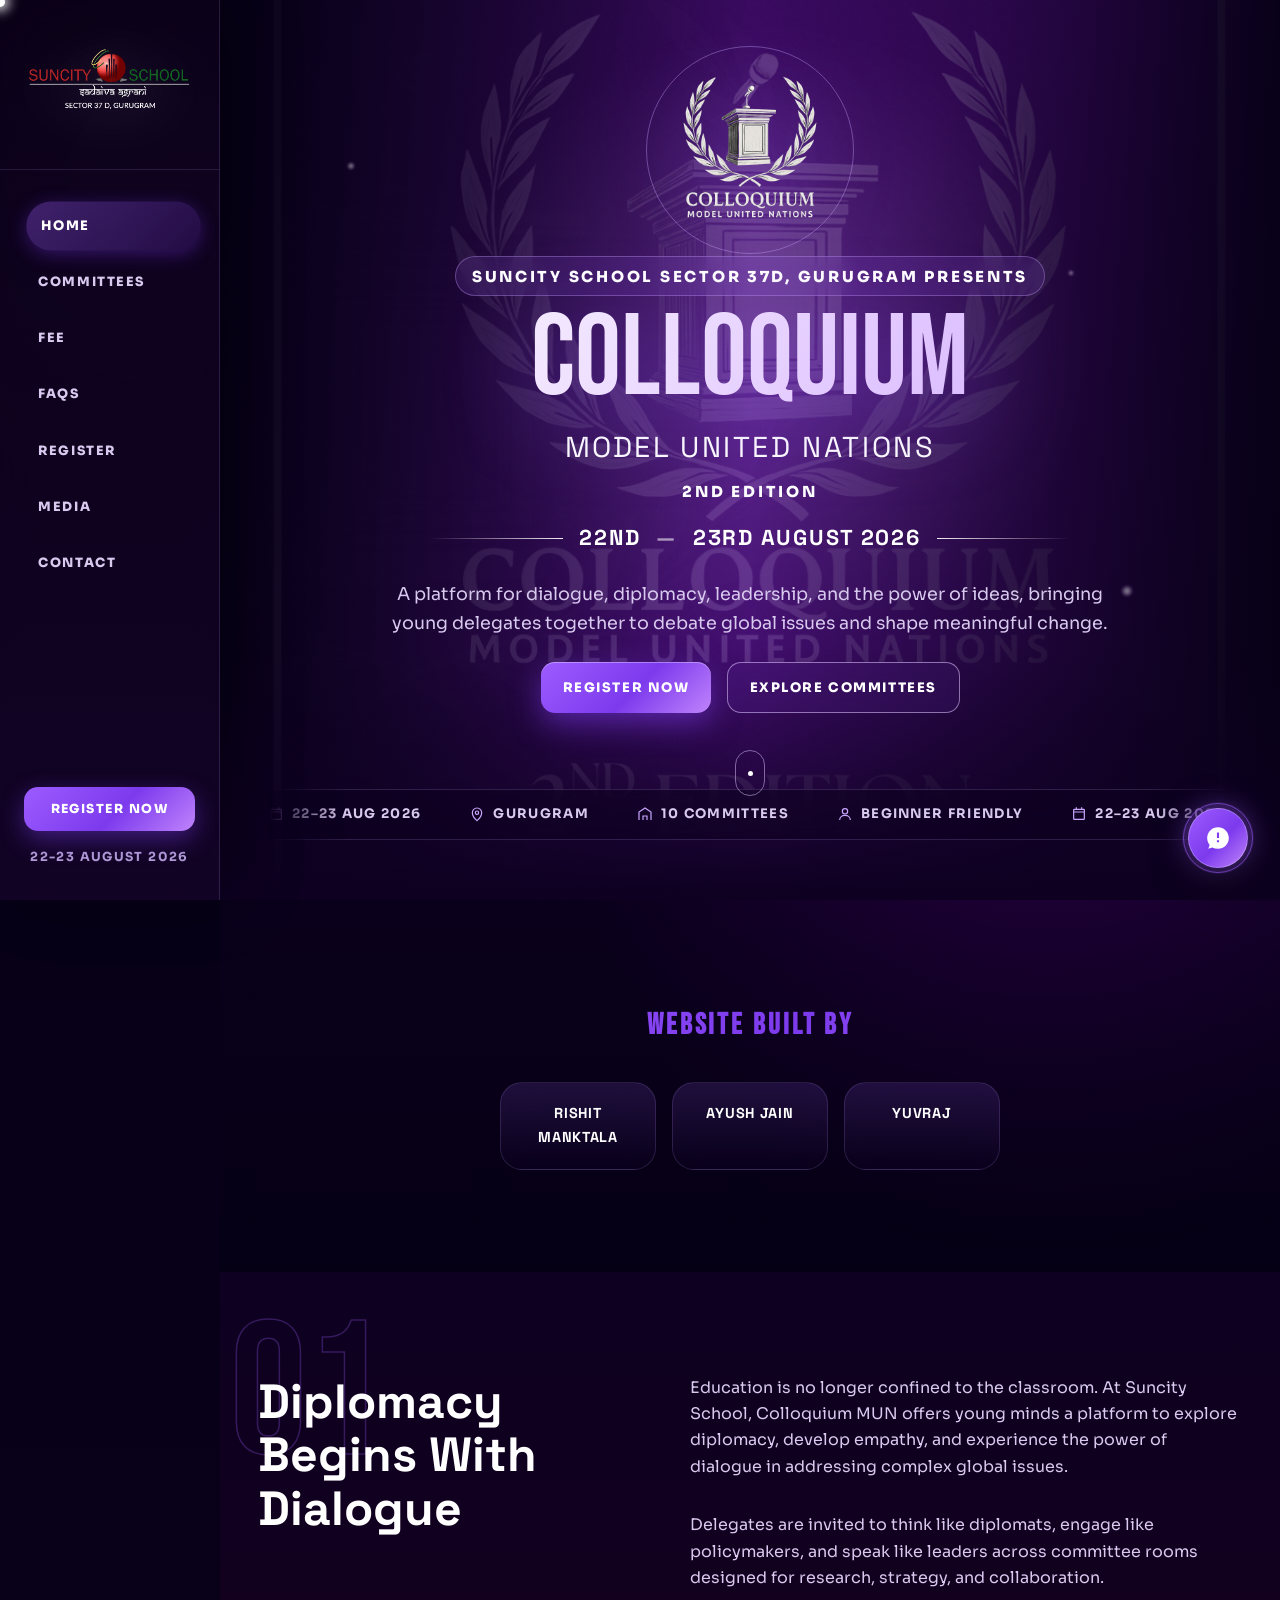
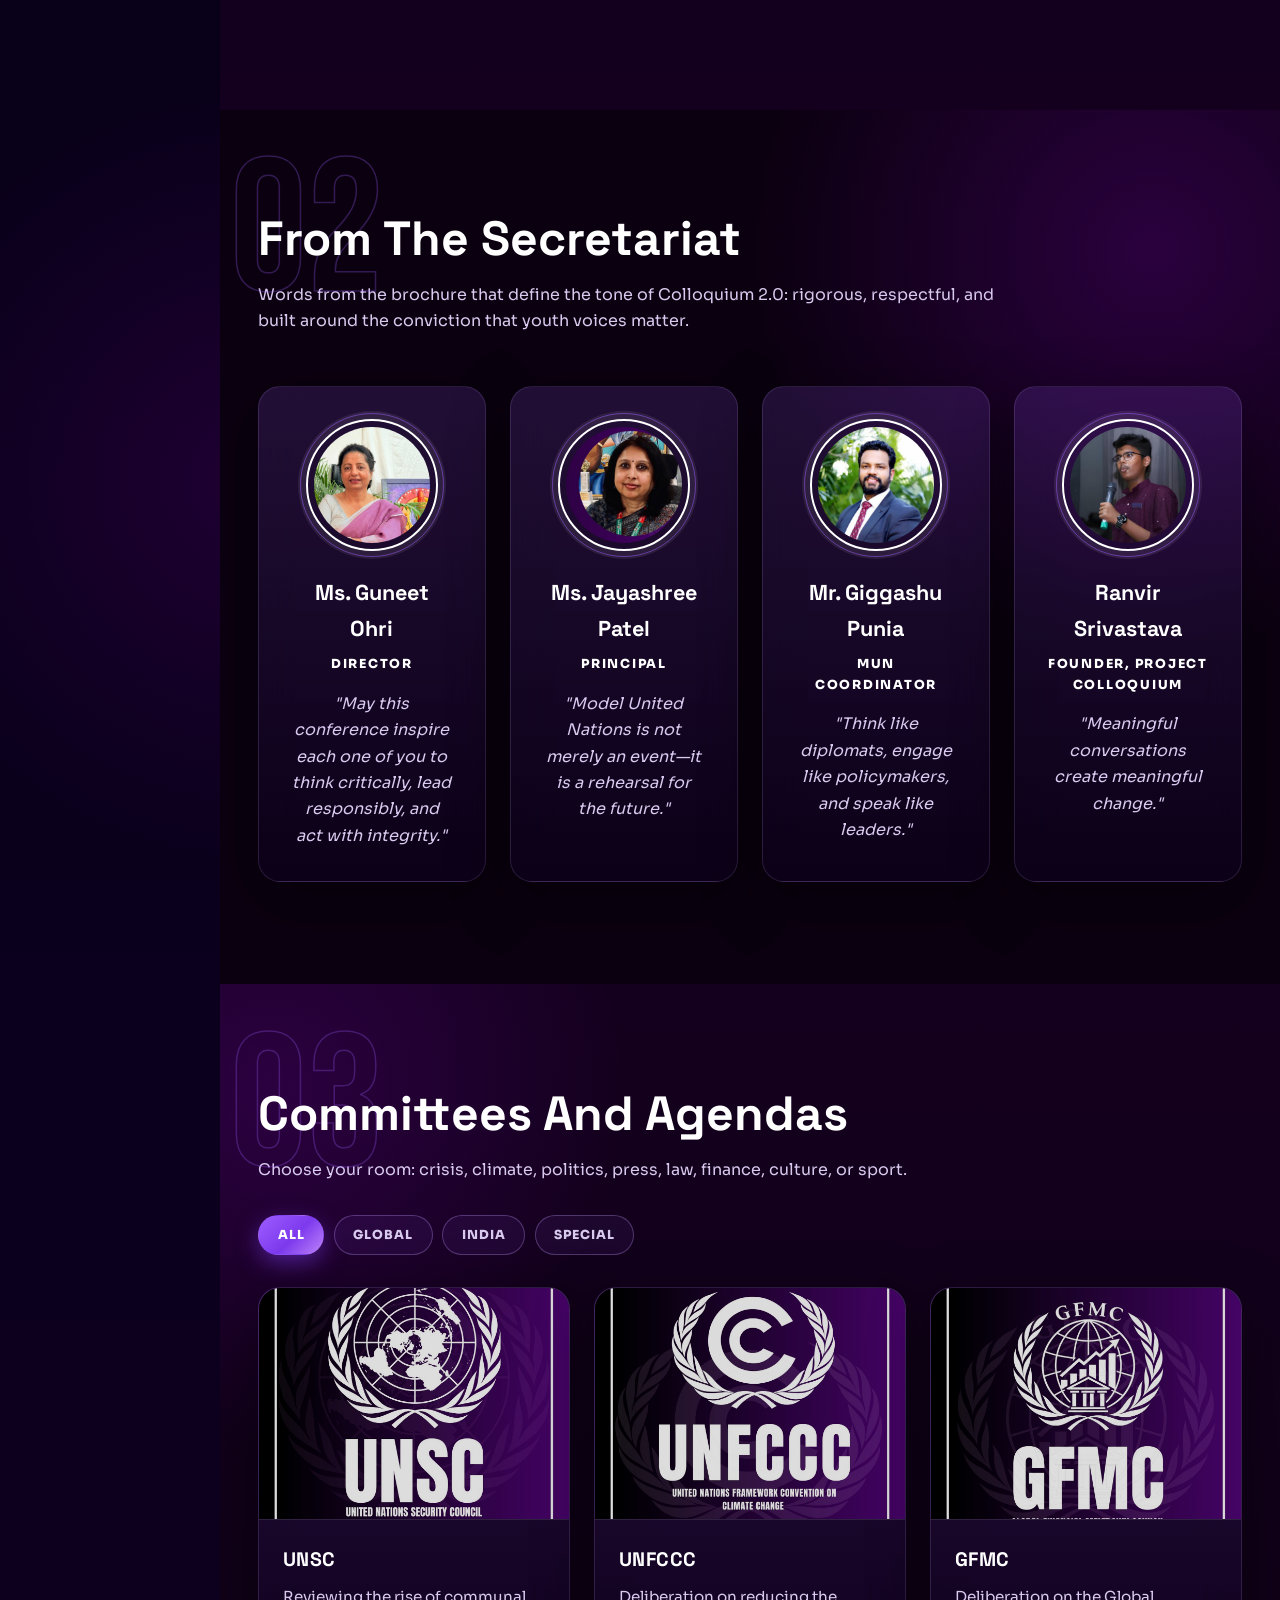
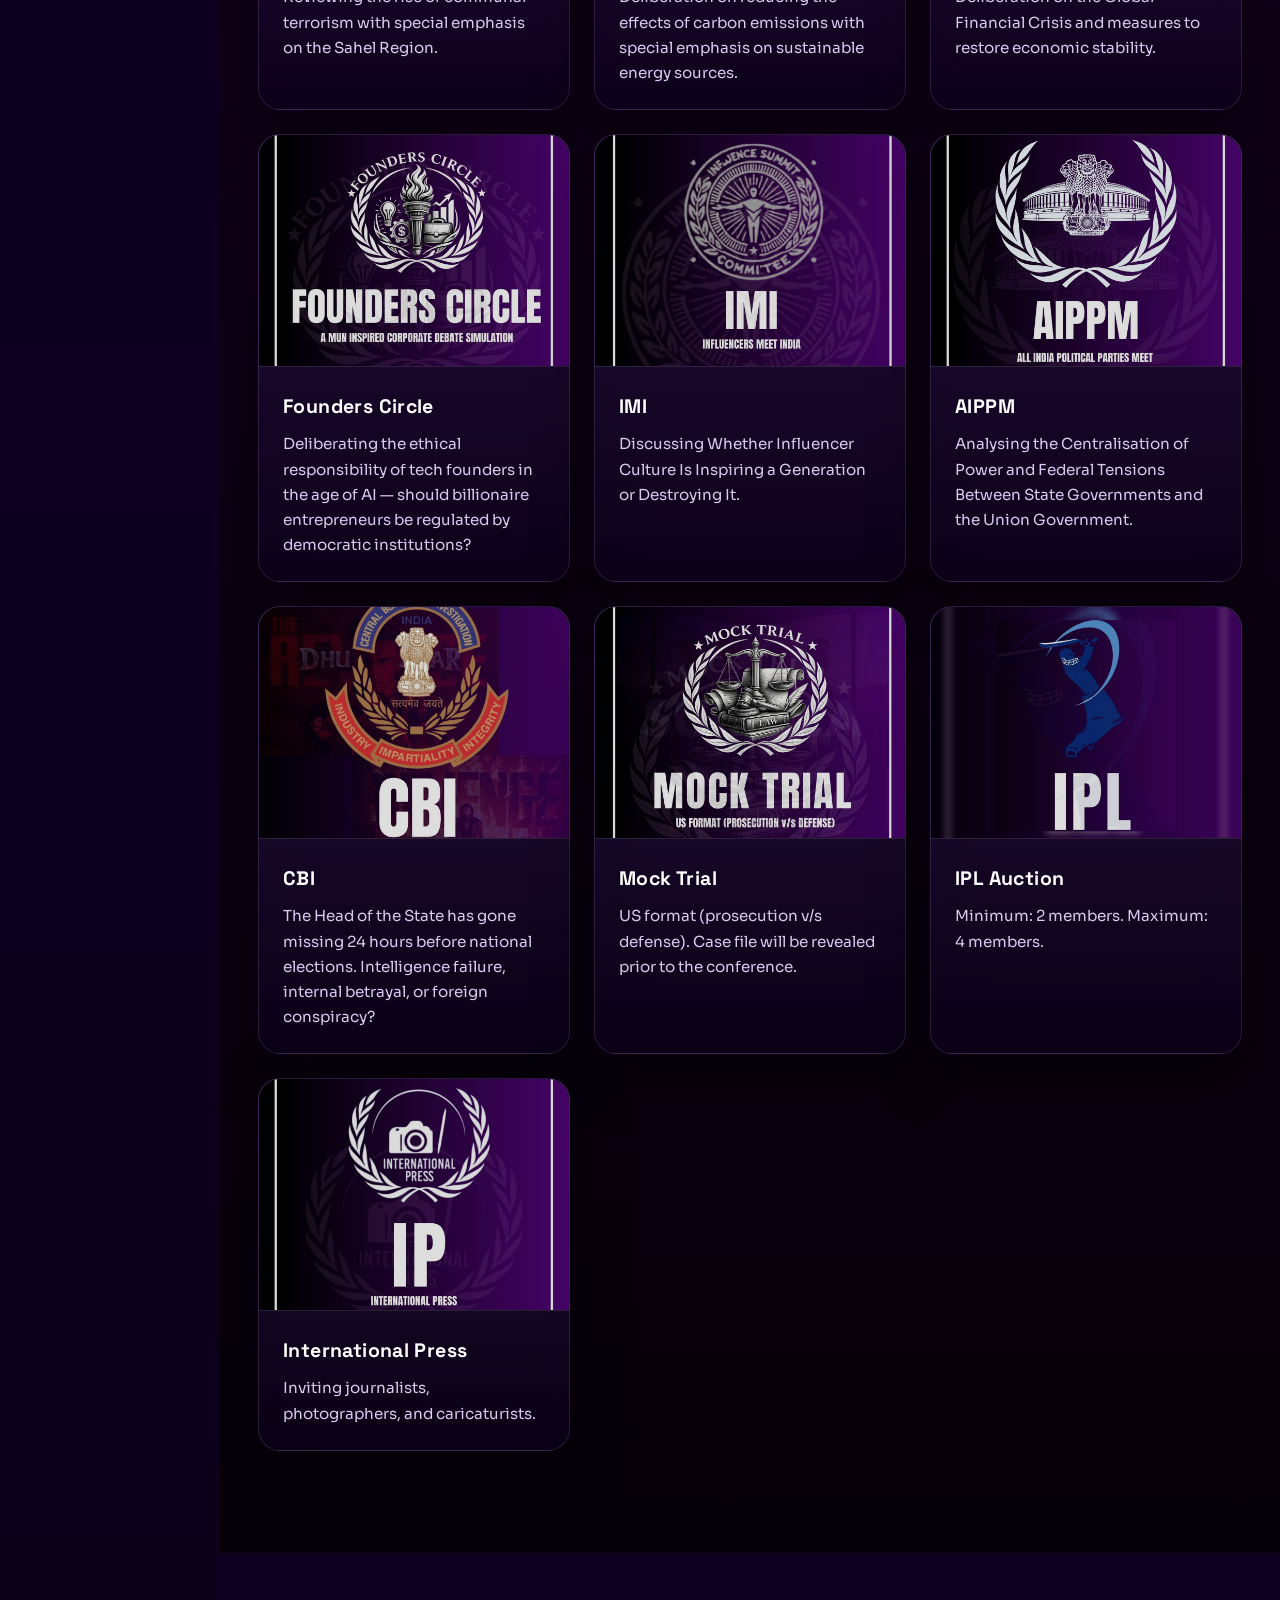
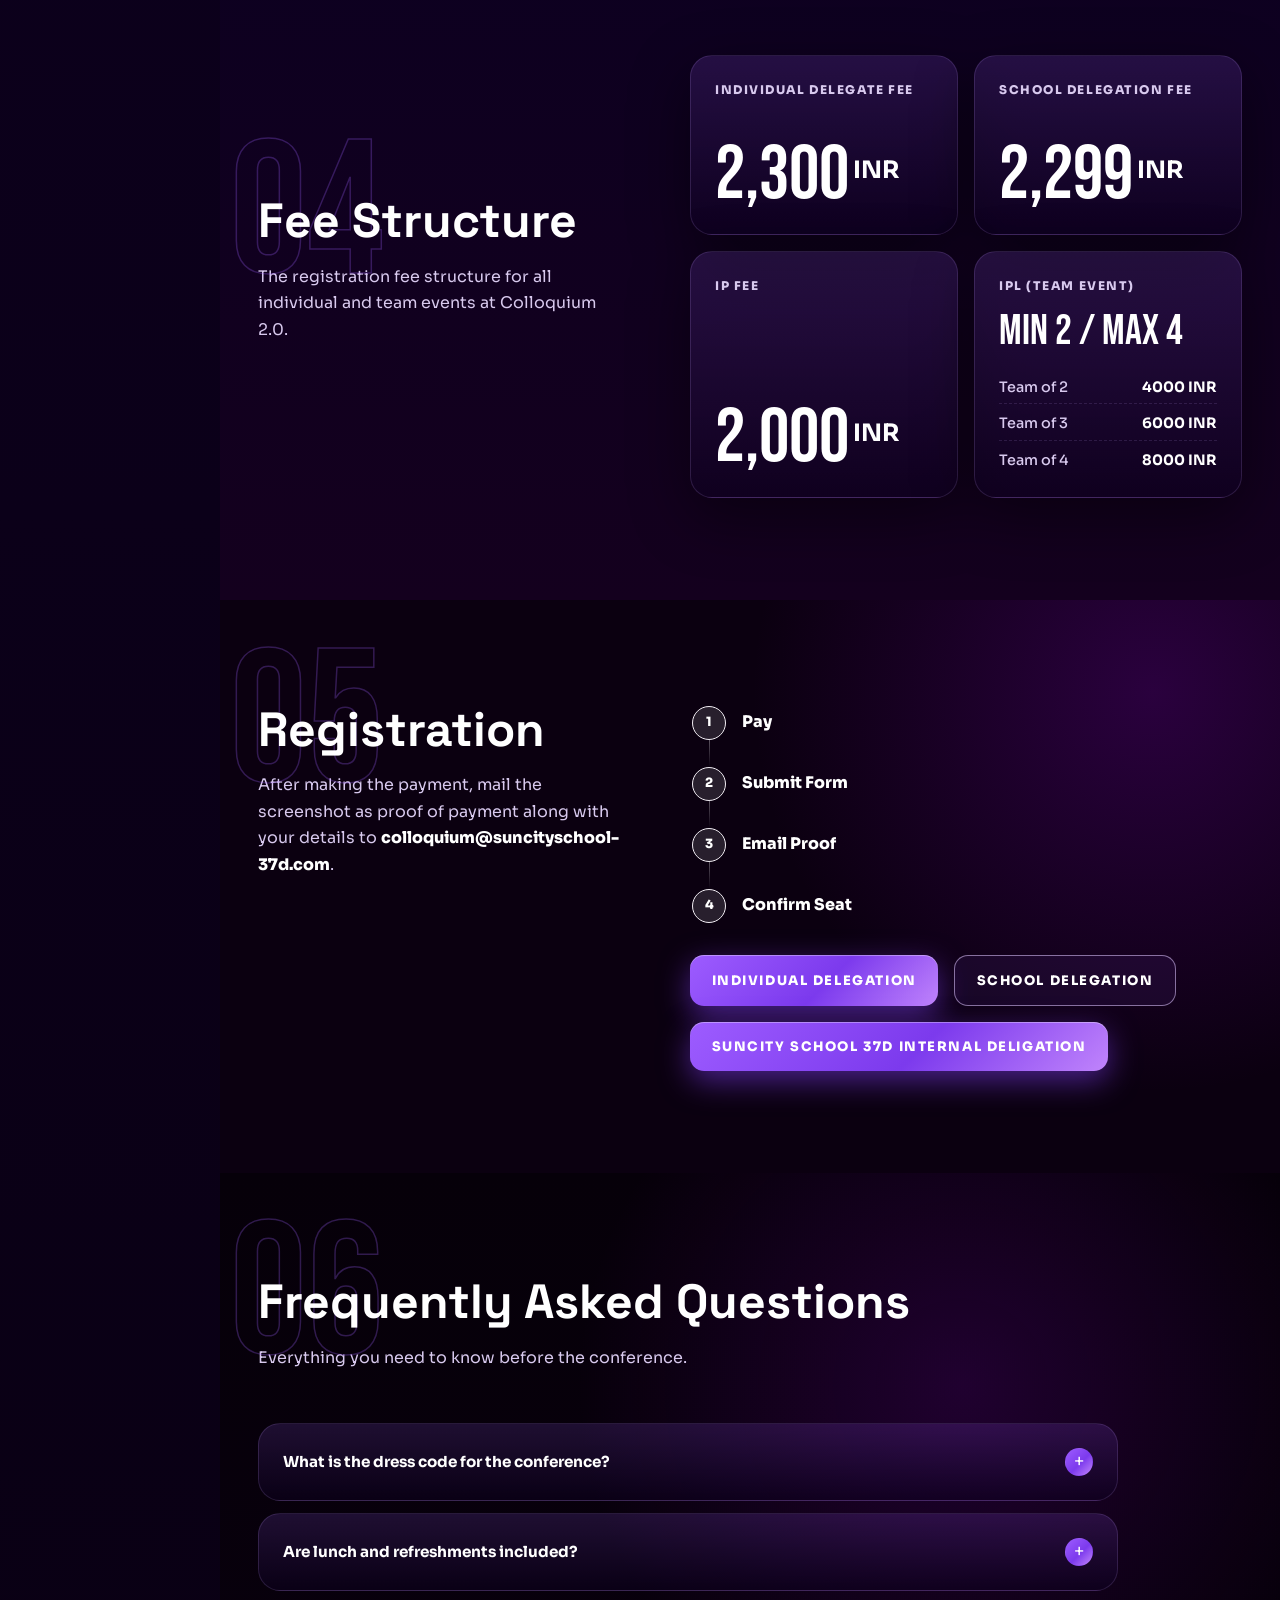
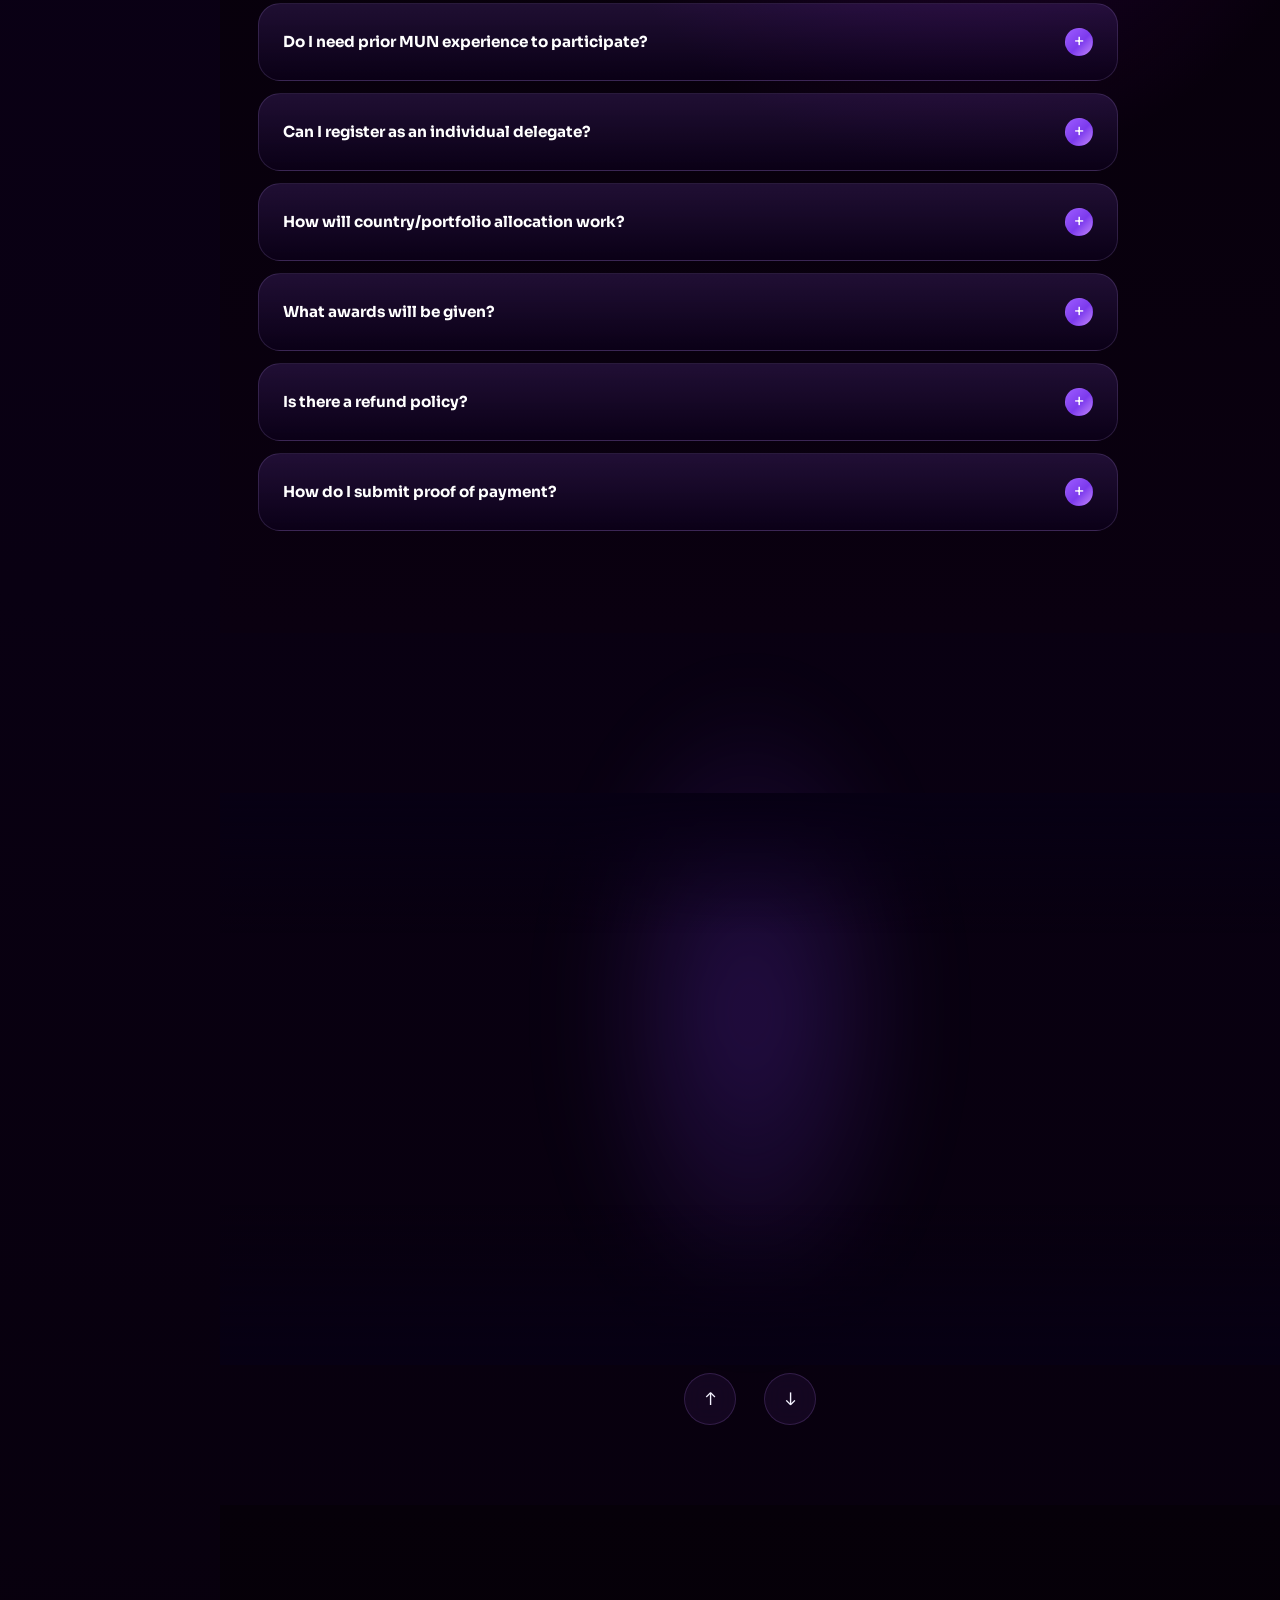
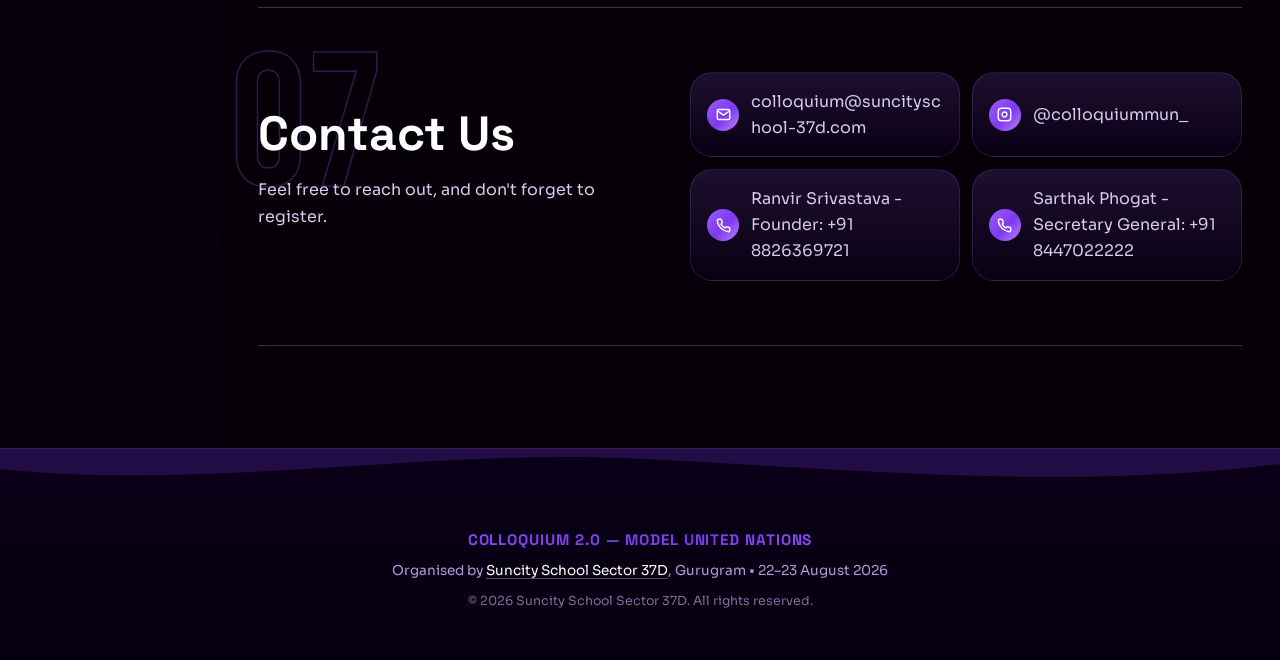
==== commit b459b754: "Update index.html" ====
--- a/index.html
+++ b/index.html
@@ -389,7 +389,7 @@
             <p>All delegates are expected to follow Western formal attire. Gentlemen should wear a formal shirt, trousers, tie, and blazer. Ladies should wear formal business attire. National dress is also acceptable.</p>
           </details>
           <details class="faq-item">
-            <summary>Is lunch and refreshments included?</summary>
+            <summary>Are lunch and refreshments included?</summary>
             <p>Yes, lunch and refreshments are included in the registration fee for both days of the conference.</p>
           </details>
           <details class="faq-item">
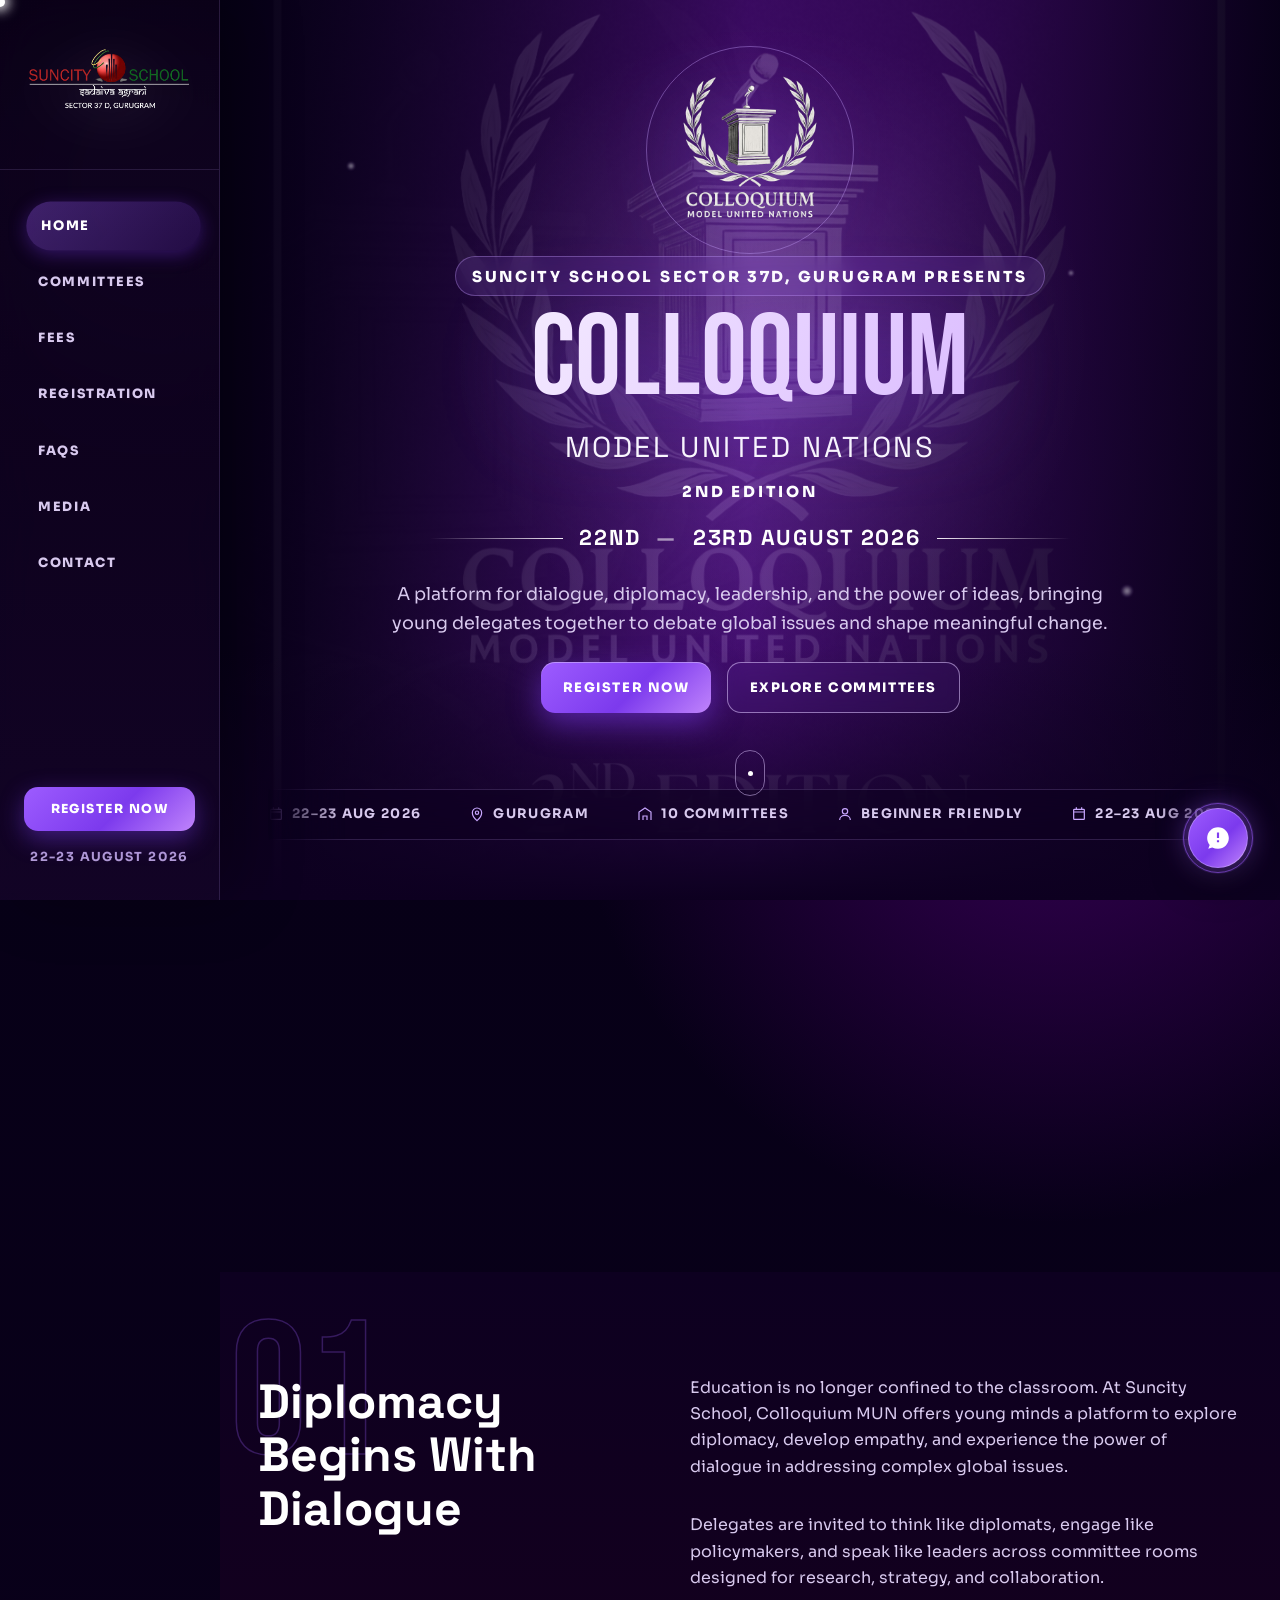
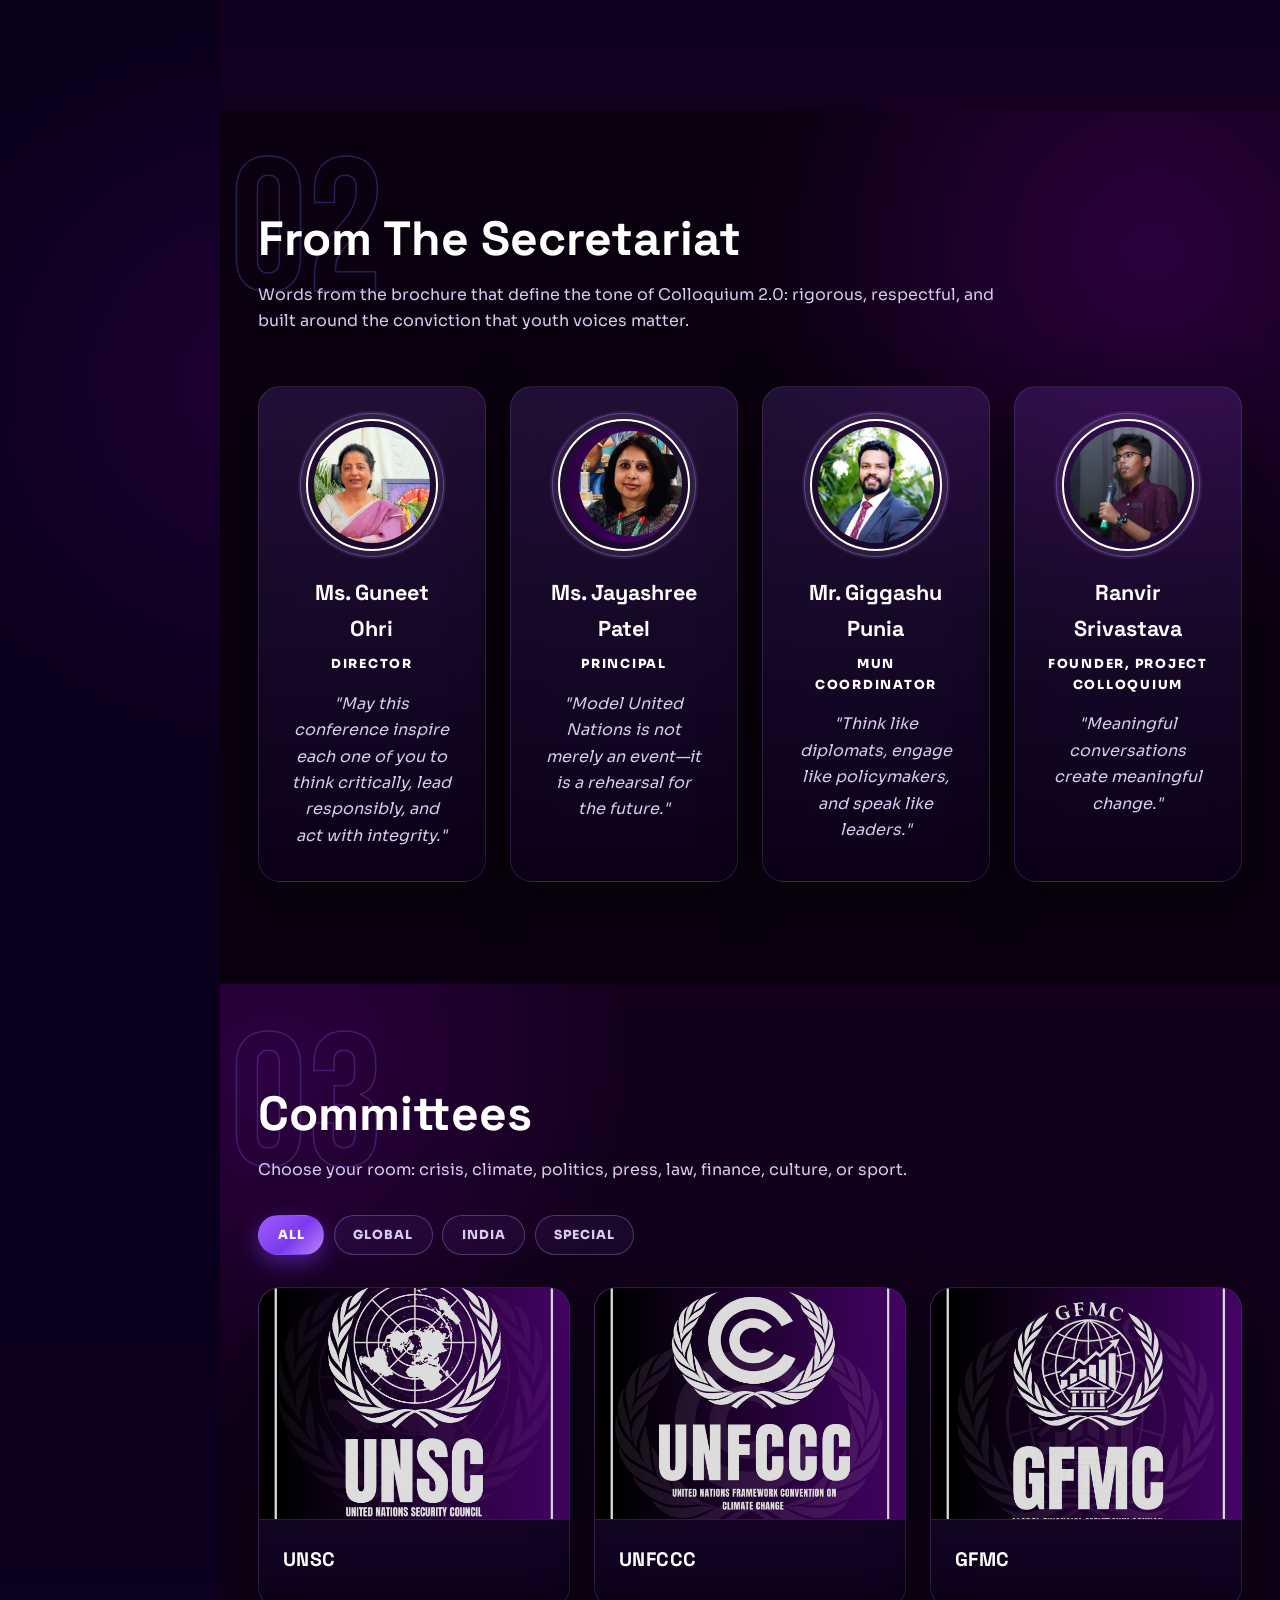
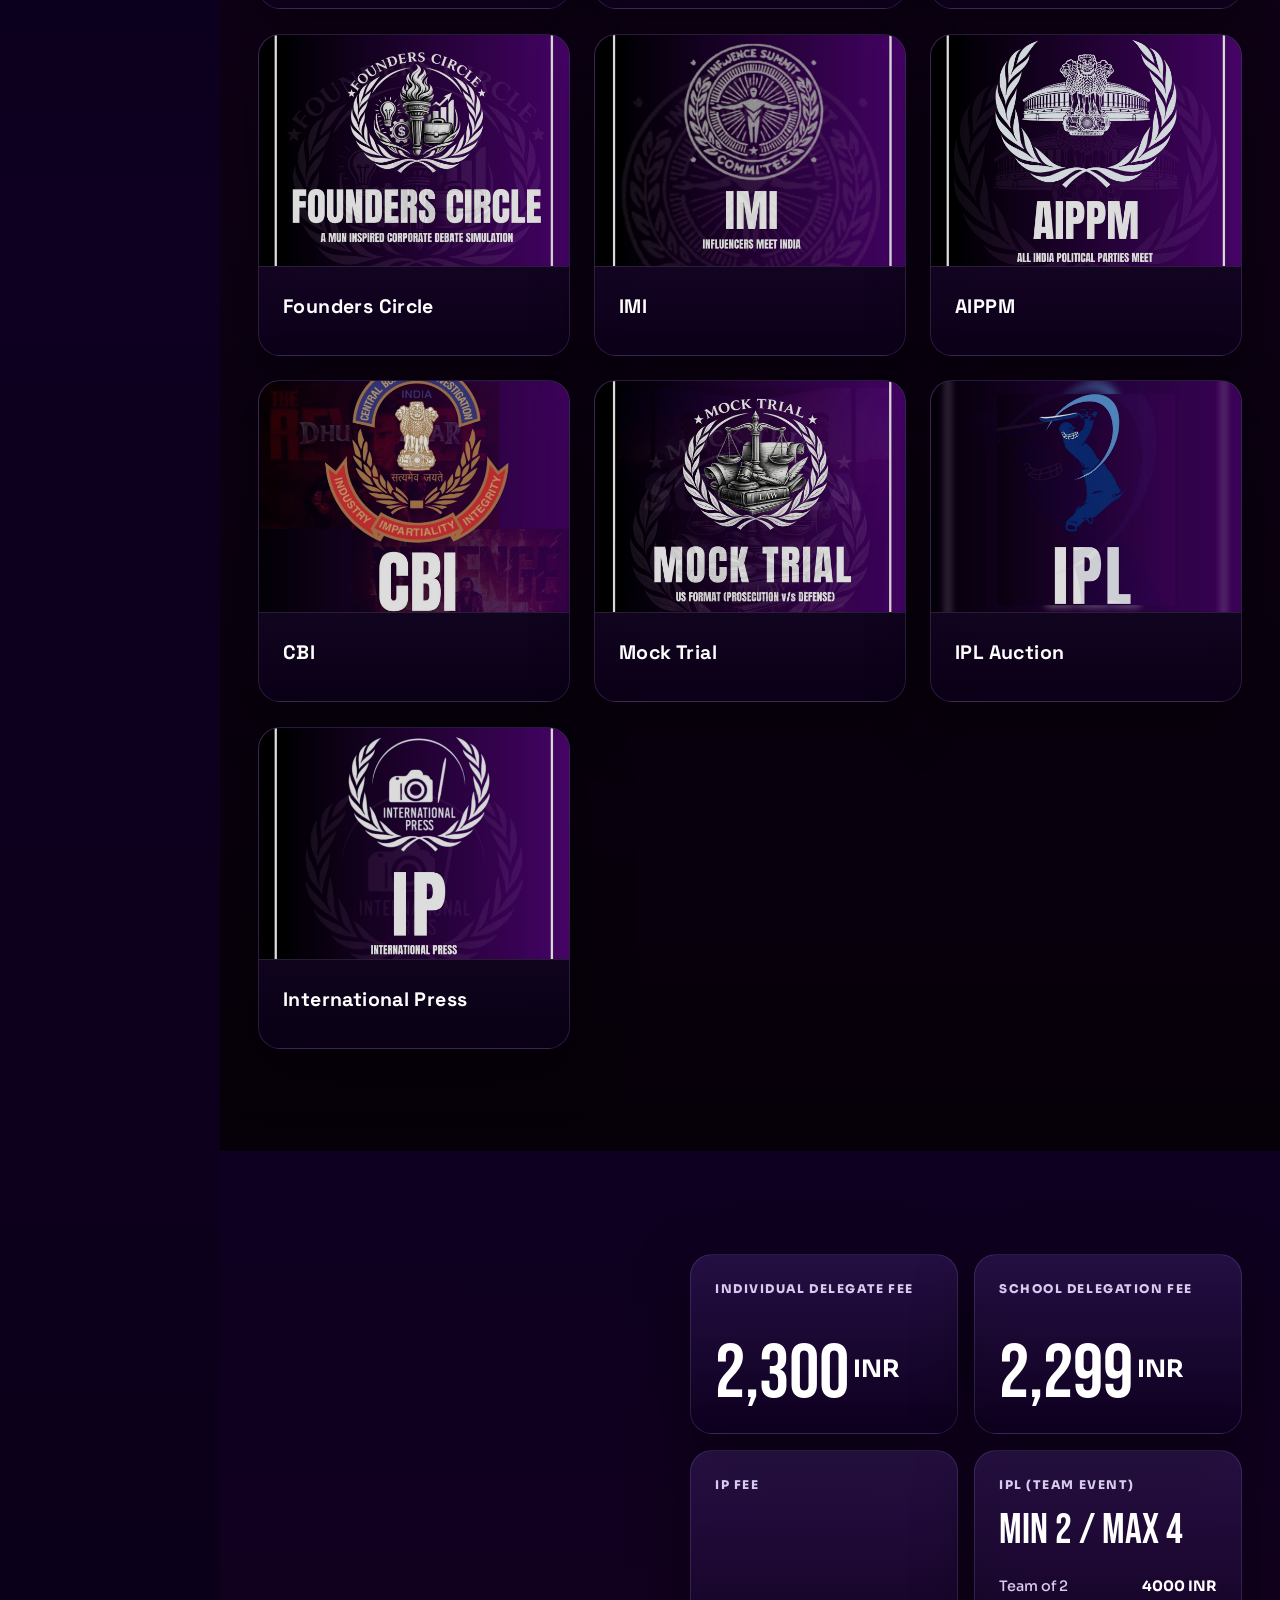
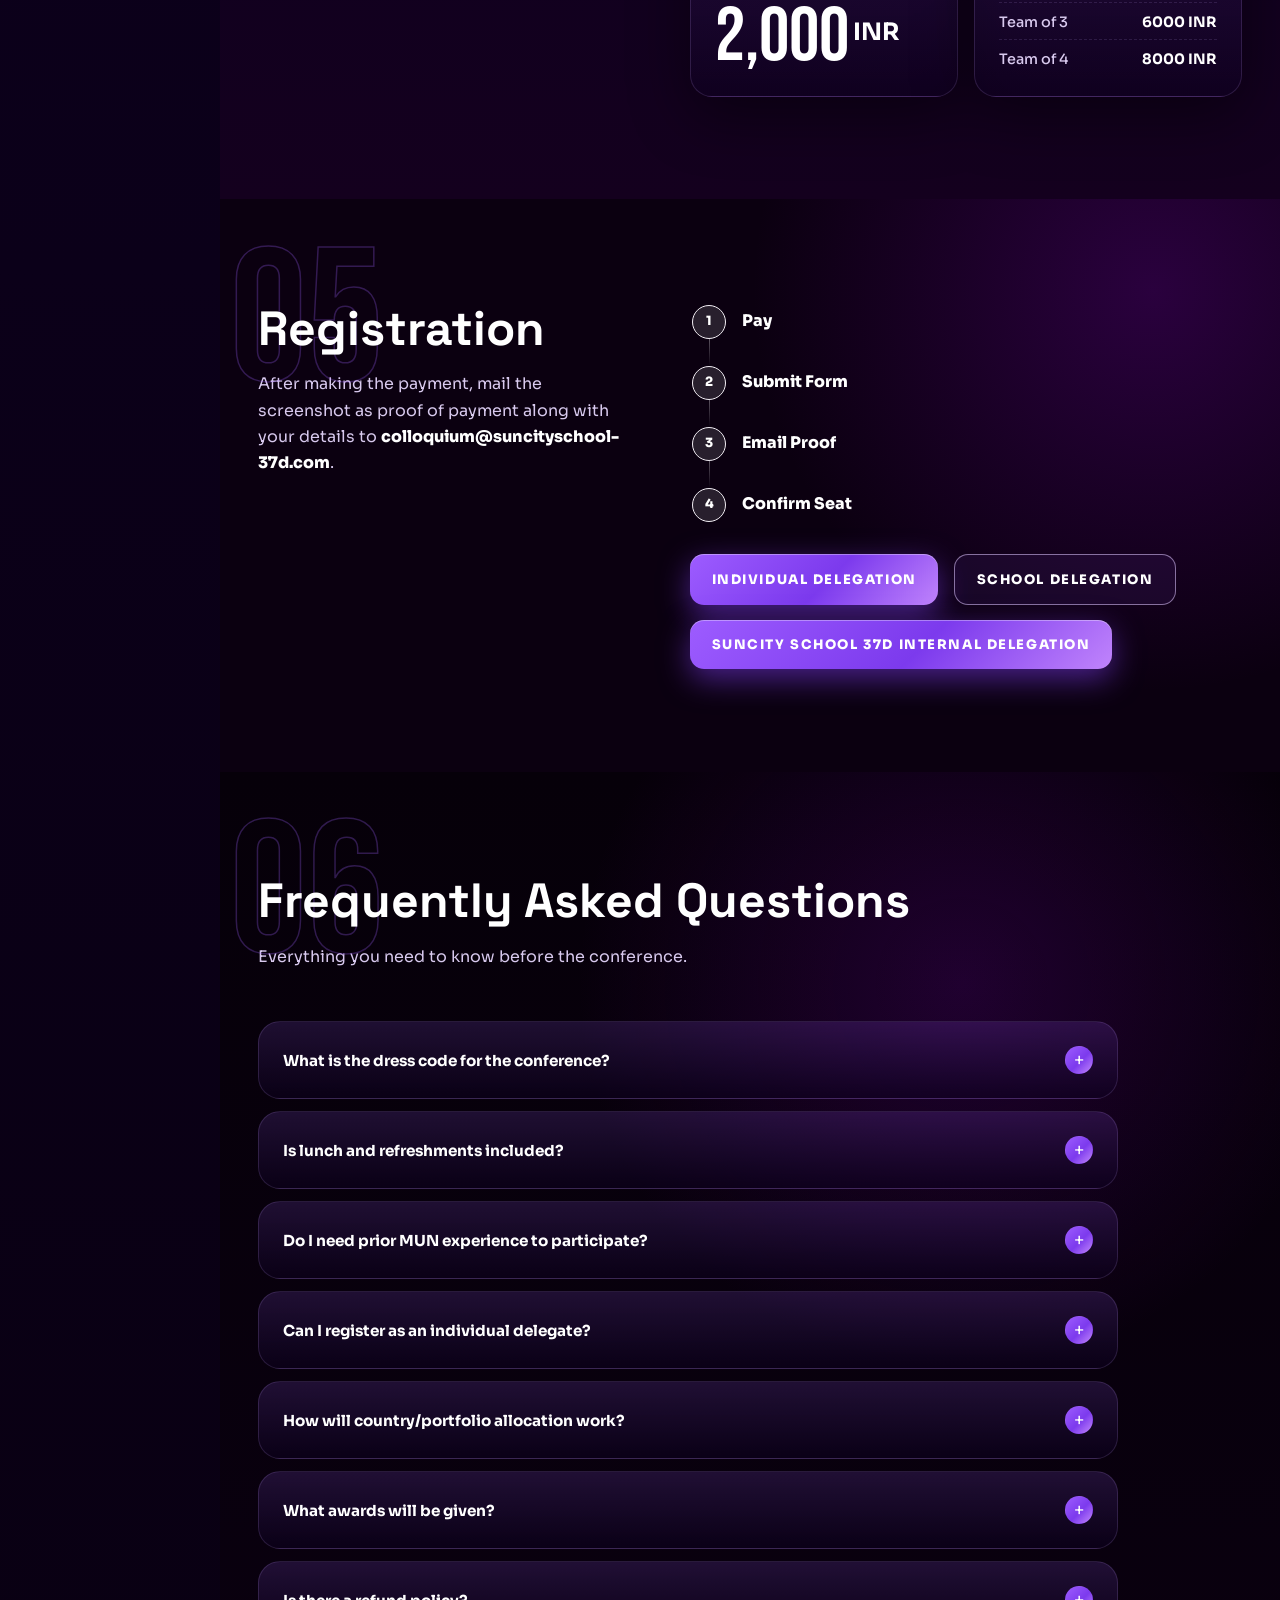
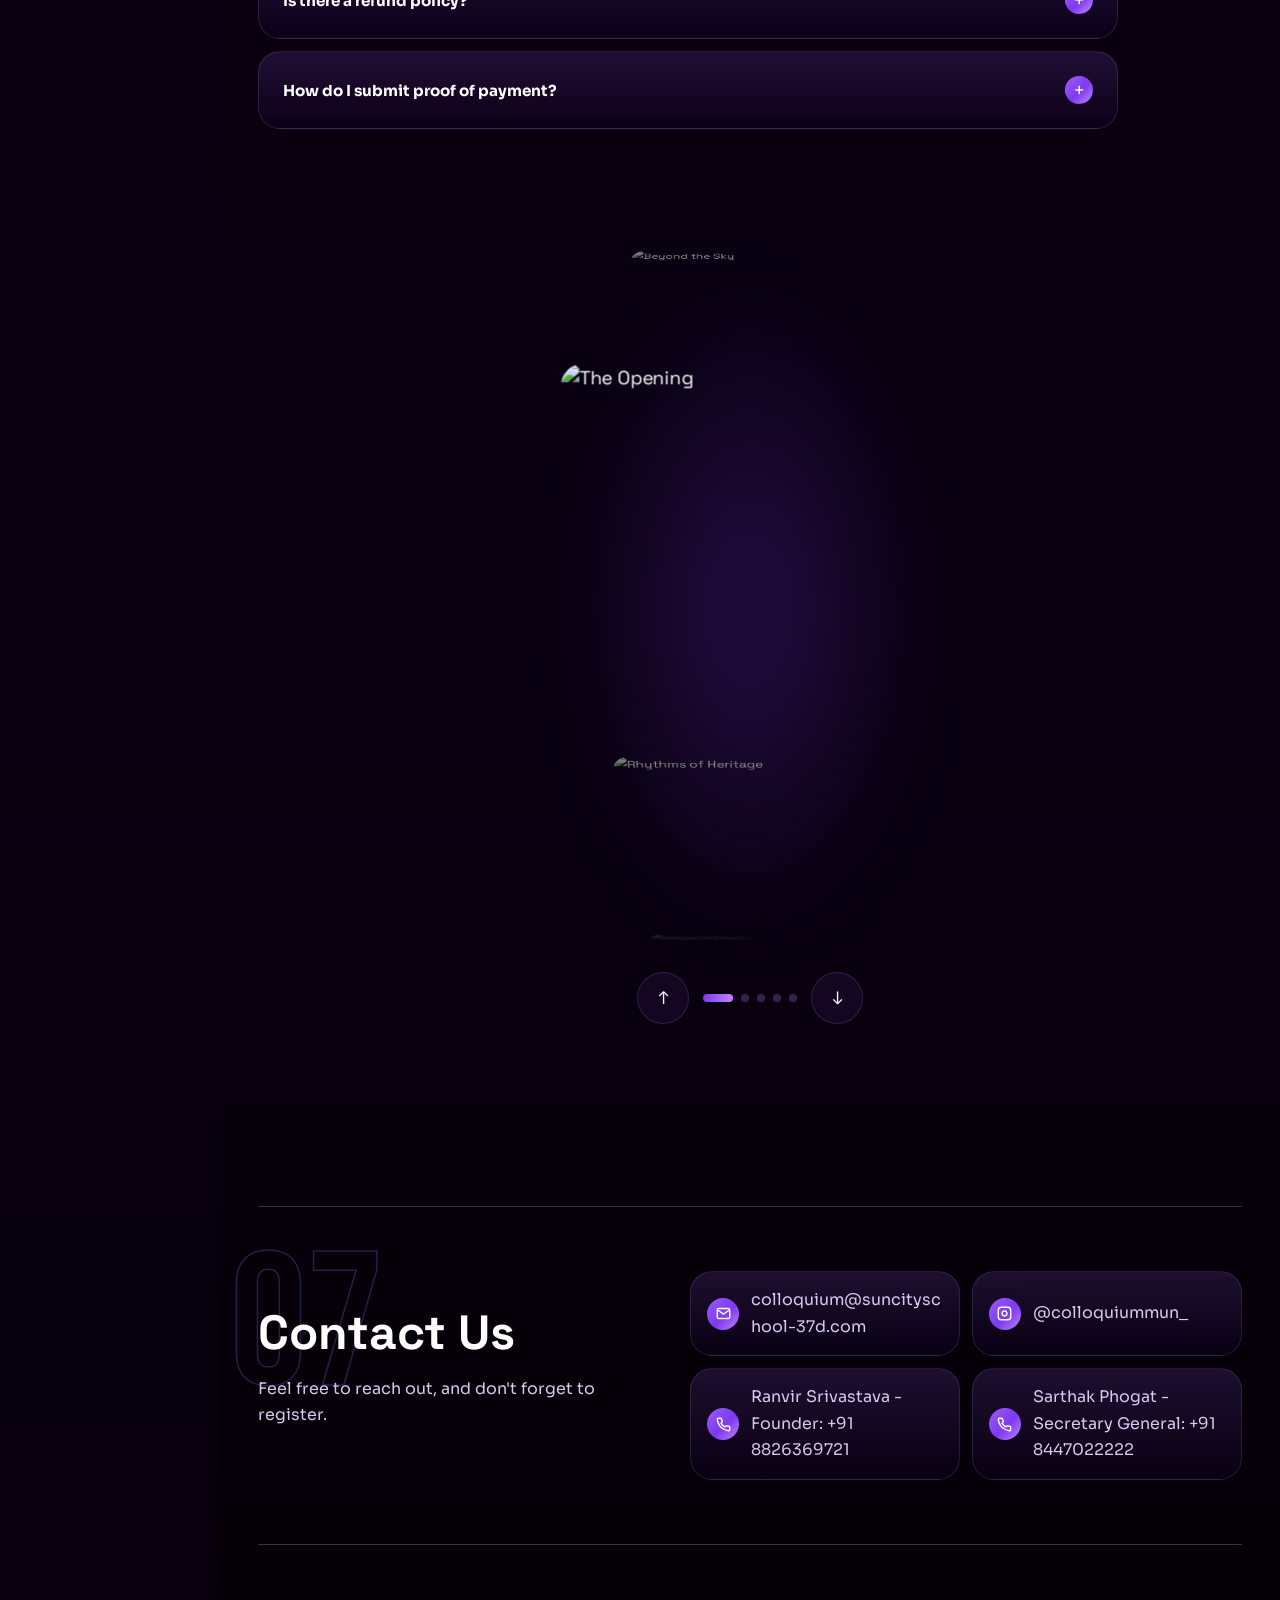
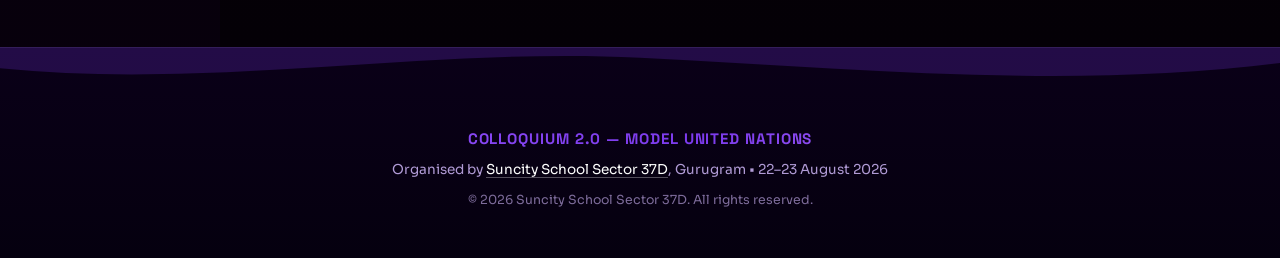
==== commit ca8563cc: "Initial commit" ====
--- a/index.html
+++ b/index.html
@@ -22,7 +22,7 @@
     rel="stylesheet" />
   <link rel="icon" type="image/png" href="./assets/img/colloquium-emblem.png" />
   <link rel="apple-touch-icon" href="./assets/img/colloquium-emblem.png" />
-  <link rel="stylesheet" href="./styles.css" />
+  <link rel="stylesheet" href="./styles.css?v=4" />
 </head>
 
 <body>
@@ -67,9 +67,9 @@
       <div class="nav-links">
         <a href="#top" class="active" aria-current="page">Home</a>
         <a href="#committees">Committees</a>
-        <a href="#fees">Fee</a>
+        <a href="#fees">Fees</a>
+        <a href="#registration">Registration</a>
         <a href="#faqs">FAQs</a>
-        <a href="#registration">Register</a>
         <a href="#media">Media</a>
         <a href="#contact">Contact</a>
       </div>
@@ -203,7 +203,7 @@
       <div class="section-shell">
         <div class="section-heading compact">
           <p class="section-number" aria-hidden="true">03</p>
-          <h2 id="committees-title">Committees And Agendas</h2>
+          <h2 id="committees-title">Committees</h2>
           <p>Choose your room: crisis, climate, politics, press, law, finance, culture, or sport.</p>
         </div>
         <div class="committee-filters" role="tablist" aria-label="Filter committees by category">
@@ -218,7 +218,6 @@
               <img src="./assets/img/committee-crops/unsc.jpg" alt="UNSC" loading="lazy" decoding="async" />
               <div class="committee-details">
                 <h3>UNSC</h3>
-                <p>Reviewing the rise of communal terrorism with special emphasis on the Sahel Region.</p>
               </div>
             </div>
           </article>
@@ -227,7 +226,6 @@
               <img src="./assets/img/committee-crops/unfccc.jpg" alt="UNFCCC" loading="lazy" decoding="async" />
               <div class="committee-details">
                 <h3>UNFCCC</h3>
-                <p>Deliberation on reducing the effects of carbon emissions with special emphasis on sustainable energy sources.</p>
               </div>
             </div>
           </article>
@@ -236,7 +234,6 @@
               <img src="./assets/img/committee-crops/gfmc.jpg" alt="GFMC" loading="lazy" decoding="async" />
               <div class="committee-details">
                 <h3>GFMC</h3>
-                <p>Deliberation on the Global Financial Crisis and measures to restore economic stability.</p>
               </div>
             </div>
           </article>
@@ -245,7 +242,6 @@
               <img src="./assets/img/committee-crops/founders-circle.jpg" alt="Founders Circle" loading="lazy" decoding="async" />
               <div class="committee-details">
                 <h3>Founders Circle</h3>
-                <p>Deliberating the ethical responsibility of tech founders in the age of AI — should billionaire entrepreneurs be regulated by democratic institutions?</p>
               </div>
             </div>
           </article>
@@ -254,7 +250,6 @@
               <img src="./assets/img/committee-crops/imi.jpg" alt="IMI" loading="lazy" decoding="async" />
               <div class="committee-details">
                 <h3>IMI</h3>
-                <p>Discussing Whether Influencer Culture Is Inspiring a Generation or Destroying It.</p>
               </div>
             </div>
           </article>
@@ -263,7 +258,6 @@
               <img src="./assets/img/committee-crops/aippm.jpg" alt="AIPPM" loading="lazy" decoding="async" />
               <div class="committee-details">
                 <h3>AIPPM</h3>
-                <p>Analysing the Centralisation of Power and Federal Tensions Between State Governments and the Union Government.</p>
               </div>
             </div>
           </article>
@@ -272,7 +266,6 @@
               <img src="./assets/img/committee-crops/cbi.jpg" alt="CBI" loading="lazy" decoding="async" />
               <div class="committee-details">
                 <h3>CBI</h3>
-                <p>The Head of the State has gone missing 24 hours before national elections. Intelligence failure, internal betrayal, or foreign conspiracy?</p>
               </div>
             </div>
           </article>
@@ -281,7 +274,6 @@
               <img src="./assets/img/committee-crops/mock-trial.jpg" alt="Mock Trial" loading="lazy" decoding="async" />
               <div class="committee-details">
                 <h3>Mock Trial</h3>
-                <p>US format (prosecution v/s defense). Case file will be revealed prior to the conference.</p>
               </div>
             </div>
           </article>
@@ -290,7 +282,6 @@
               <img src="./assets/img/committee-crops/ipl-auction.jpg" alt="IPL Auction" loading="lazy" decoding="async" />
               <div class="committee-details">
                 <h3>IPL Auction</h3>
-                <p>Minimum: 2 members. Maximum: 4 members.</p>
               </div>
             </div>
           </article>
@@ -299,7 +290,6 @@
               <img src="./assets/img/committee-crops/international-press.jpg" alt="International Press" loading="lazy" decoding="async" />
               <div class="committee-details">
                 <h3>International Press</h3>
-                <p>Inviting journalists, photographers, and caricaturists.</p>
               </div>
             </div>
           </article>
@@ -370,7 +360,7 @@
             <a class="secondary-button magnetic" href="https://forms.gle/TjoibnjD6bvaLffi8" target="_blank"
               rel="noopener noreferrer"><span>School Delegation</span></a>
               <a class="primary-button magnetic" href="https://docs.google.com/forms/d/e/1FAIpQLScmG4d3pTbk0J0xZk-CnWGgKYD_lAbUUMh4ZK_pvNjjinAZog/viewform" target="_blank"
-              rel="noopener noreferrer"><span>Suncity School 37D Internal Deligation</span></a>
+              rel="noopener noreferrer"><span>Suncity School 37D Internal Delegation</span></a>
           </div>
         </div>
       </div>
@@ -389,7 +379,7 @@
             <p>All delegates are expected to follow Western formal attire. Gentlemen should wear a formal shirt, trousers, tie, and blazer. Ladies should wear formal business attire. National dress is also acceptable.</p>
           </details>
           <details class="faq-item">
-            <summary>Are lunch and refreshments included?</summary>
+            <summary>Is lunch and refreshments included?</summary>
             <p>Yes, lunch and refreshments are included in the registration fee for both days of the conference.</p>
           </details>
           <details class="faq-item">
@@ -452,16 +442,6 @@
     font-family: 'Space Grotesk', sans-serif;
   }
 
-  /* Top and Bottom fade-out gradients */
-  .cmun-gallery-section::before {
-    content: ""; position: absolute; top: 160px; left: 0; right: 0; height: 140px; z-index: 6; pointer-events: none;
-    background: linear-gradient(180deg, var(--cmun-bg), transparent);
-  }
-  .cmun-gallery-section::after {
-    content: ""; position: absolute; bottom: 140px; left: 0; right: 0; height: 160px; z-index: 6; pointer-events: none;
-    background: linear-gradient(0deg, var(--cmun-bg), transparent);
-  }
-
   .cmun-stage {
     position: relative;
     width: 100%;
@@ -489,10 +469,10 @@
     width: 320px; height: 420px;
     border-radius: 20px;
     overflow: hidden;
-    border: 1px solid var(--cmun-border);
+    border: none;
     /* Smoother, cinematic transition */
     transition: transform 1.2s cubic-bezier(0.25, 1, 0.5, 1), opacity 1.2s ease, filter 1.2s ease;
-    box-shadow: 0 30px 60px -20px rgba(0,0,0,.7);
+    box-shadow: none;
     cursor: pointer;
     will-change: transform, opacity, filter;
     backface-visibility: hidden;
@@ -504,27 +484,6 @@
     pointer-events: none; /* prevents drag glitches */
   }
   
-  .cmun-slide::before {
-    content: ""; position: absolute; inset: 0; z-index: 2;
-    background: linear-gradient(180deg, transparent 40%, rgba(7,0,20,.9) 100%);
-    pointer-events: none;
-  }
-  
-  .cmun-slide-caption {
-    position: absolute; bottom: 24px; left: 24px; right: 24px; z-index: 3;
-    transform: translateY(20px); opacity: 0; 
-    transition: all 0.8s cubic-bezier(0.25, 1, 0.5, 1);
-    pointer-events: none;
-  }
-  
-  .cmun-slide.is-active .cmun-slide-caption { transform: translateY(0); opacity: 1; }
-  .cmun-slide-caption h4 { 
-    font-family: 'Syne', sans-serif; font-weight: 700; font-size: 22px; margin-bottom: 6px; 
-    background: linear-gradient(135deg, #fff, #e9d5ff); 
-    -webkit-background-clip: text; background-clip: text; color: transparent; 
-  }
-  .cmun-slide-caption p { color: var(--cmun-muted); font-size: 13px; }
-
   /* 3D Vertical Transforms */
   .cmun-slide.is-active { transform: translateY(0) translateZ(100px) rotateX(0deg) scale(1.1); z-index: 10; filter: none; }
   .cmun-slide.is-prev { transform: translateY(-280px) translateZ(-100px) rotateX(40deg) scale(.85); z-index: 5; filter: brightness(.55) saturate(.7); }
@@ -593,8 +552,8 @@
 <link href="https://fonts.googleapis.com/css2?family=Syne:wght@400;600;700;800&family=Space+Grotesk:wght@300;400;500;600&display=swap" rel="stylesheet">
 
 <!-- 2. Paste this section anywhere in your <body> -->
-<section class="cmun-gallery-section">
-  <div class="cmun-stage" id="media">
+<section id="media" class="cmun-gallery-section" aria-label="Media gallery">
+  <div class="cmun-stage" id="cmun-stage">
     <div class="cmun-stage-glow"></div>
     <!-- Slides are generated dynamically by JS -->
   </div>
@@ -635,10 +594,6 @@
       slide.dataset.i = i;
       slide.innerHTML = `
         <img src="${data.src}" alt="${data.title}">
-        <div class="cmun-slide-caption">
-          <h4>${data.title}</h4>
-          <p>${data.desc}</p>
-        </div>
       `;
       stage.appendChild(slide);
 
@@ -794,7 +749,7 @@
   </button>
 
   <script src="./config.js"></script>
-  <script src="./script.js"></script>
+  <script src="./script.js?v=3"></script>
   <script src="./effects.js" defer></script>
 </body>
 
--- a/styles.css
+++ b/styles.css
@@ -2272,38 +2272,6 @@
   display: none !important;
 }
 
-/* Committee image hover CTA overlay */
-.committee-info {
-  position: relative;
-}
-
-.committee-info::after {
-  content: "View Agenda →";
-  position: absolute;
-  top: 14px;
-  right: 14px;
-  z-index: 2;
-  border-radius: 999px;
-  background: rgba(10, 0, 24, 0.65);
-  border: 1px solid rgba(224, 200, 255, 0.4);
-  backdrop-filter: blur(8px);
-  padding: 0.4rem 0.8rem;
-  color: #fff;
-  font-size: 0.68rem;
-  font-weight: 800;
-  letter-spacing: 0.08em;
-  text-transform: uppercase;
-  opacity: 0;
-  transform: translateY(-6px);
-  transition: opacity 220ms ease, transform 220ms ease;
-  pointer-events: none;
-}
-
-.committee-card:hover .committee-info::after {
-  opacity: 1;
-  transform: translateY(0);
-}
-
 .committee-info img {
   transition: filter var(--transition-base), transform 600ms cubic-bezier(0.16, 1, 0.3, 1);
 }
@@ -4822,38 +4790,6 @@
 
 .committee-card.filtered-out {
   display: none !important;
-}
-
-/* Committee image hover CTA overlay */
-.committee-info {
-  position: relative;
-}
-
-.committee-info::after {
-  content: "View Agenda →";
-  position: absolute;
-  top: 14px;
-  right: 14px;
-  z-index: 2;
-  border-radius: 999px;
-  background: rgba(10, 0, 24, 0.65);
-  border: 1px solid rgba(224, 200, 255, 0.4);
-  backdrop-filter: blur(8px);
-  padding: 0.4rem 0.8rem;
-  color: #fff;
-  font-size: 0.68rem;
-  font-weight: 800;
-  letter-spacing: 0.08em;
-  text-transform: uppercase;
-  opacity: 0;
-  transform: translateY(-6px);
-  transition: opacity 220ms ease, transform 220ms ease;
-  pointer-events: none;
-}
-
-.committee-card:hover .committee-info::after {
-  opacity: 1;
-  transform: translateY(0);
 }
 
 .committee-info img {
@@ -5273,4 +5209,4 @@
   .img-8 { transform: translateY(-90px) rotateZ(252deg); }
   .img-9 { transform: translateY(-90px) rotateZ(288deg); }
   .img-10 { transform: translateY(-90px) rotateZ(324deg); }
-}+}
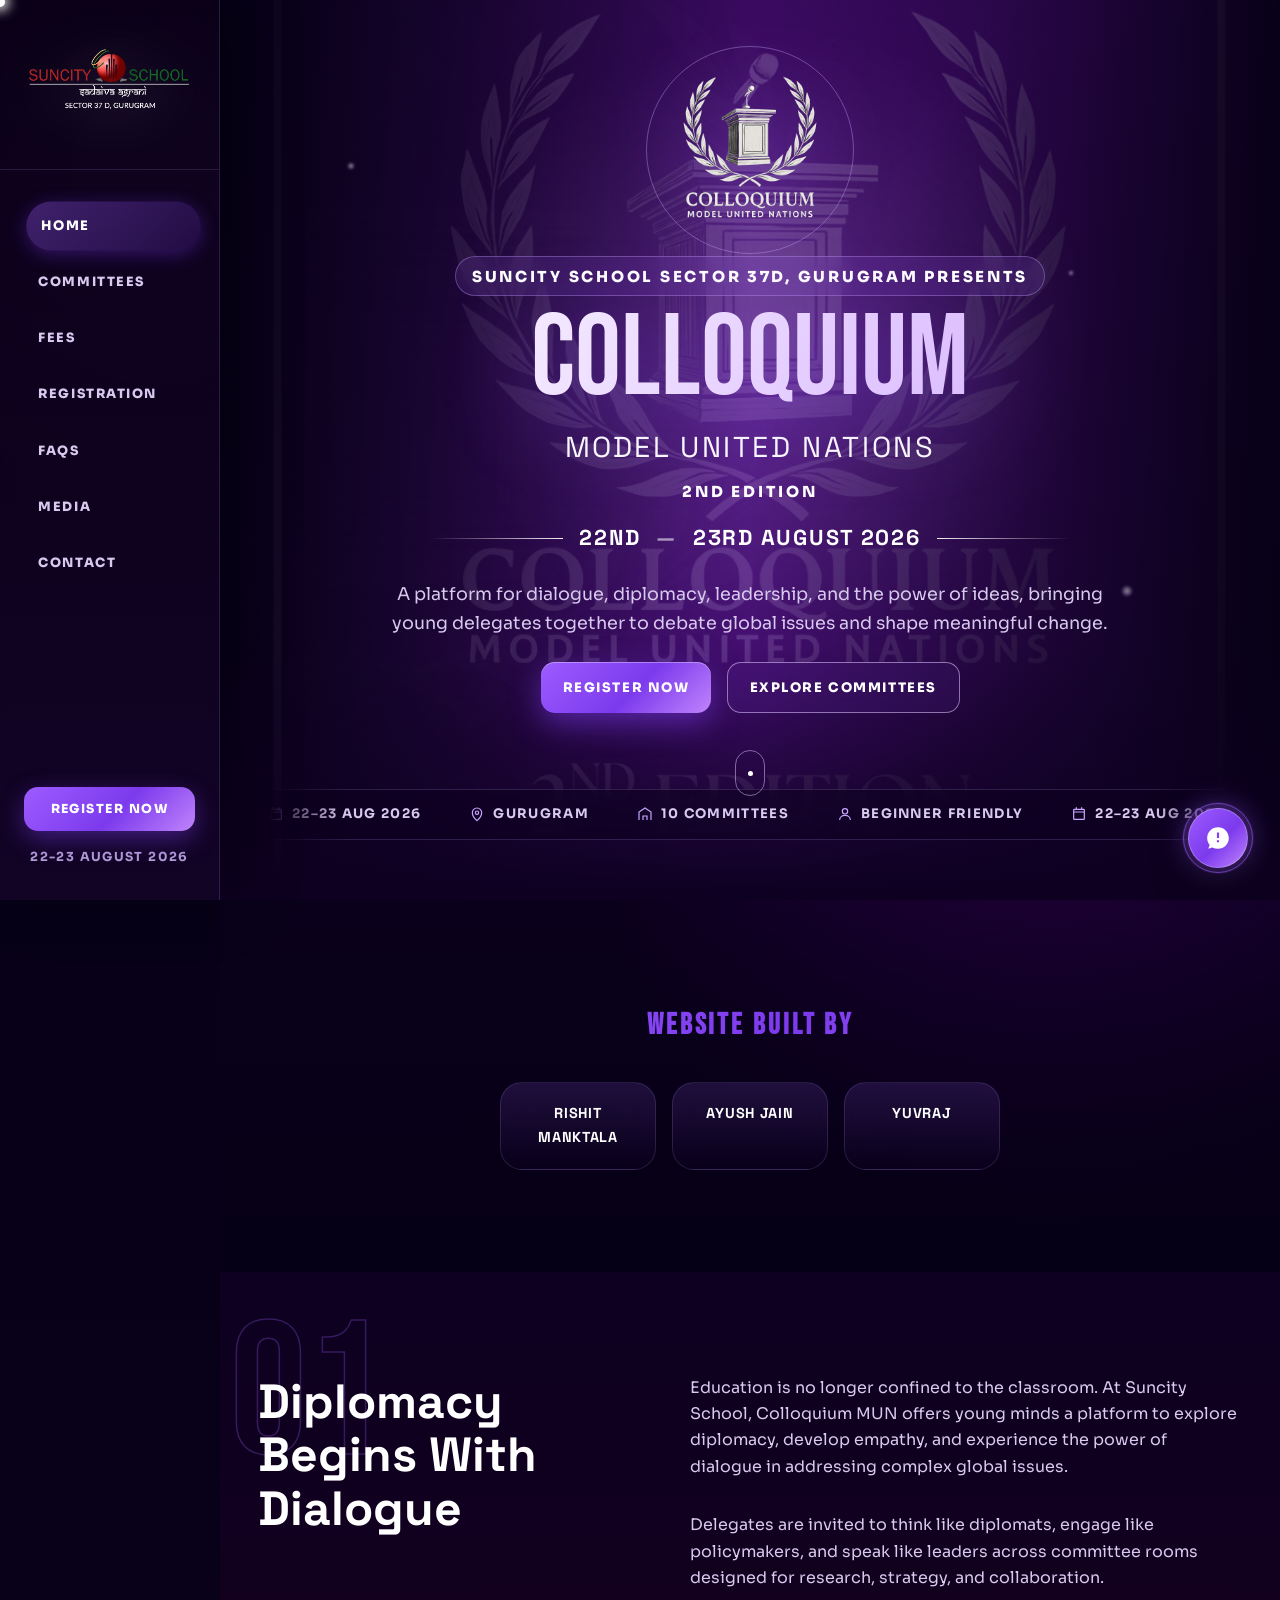
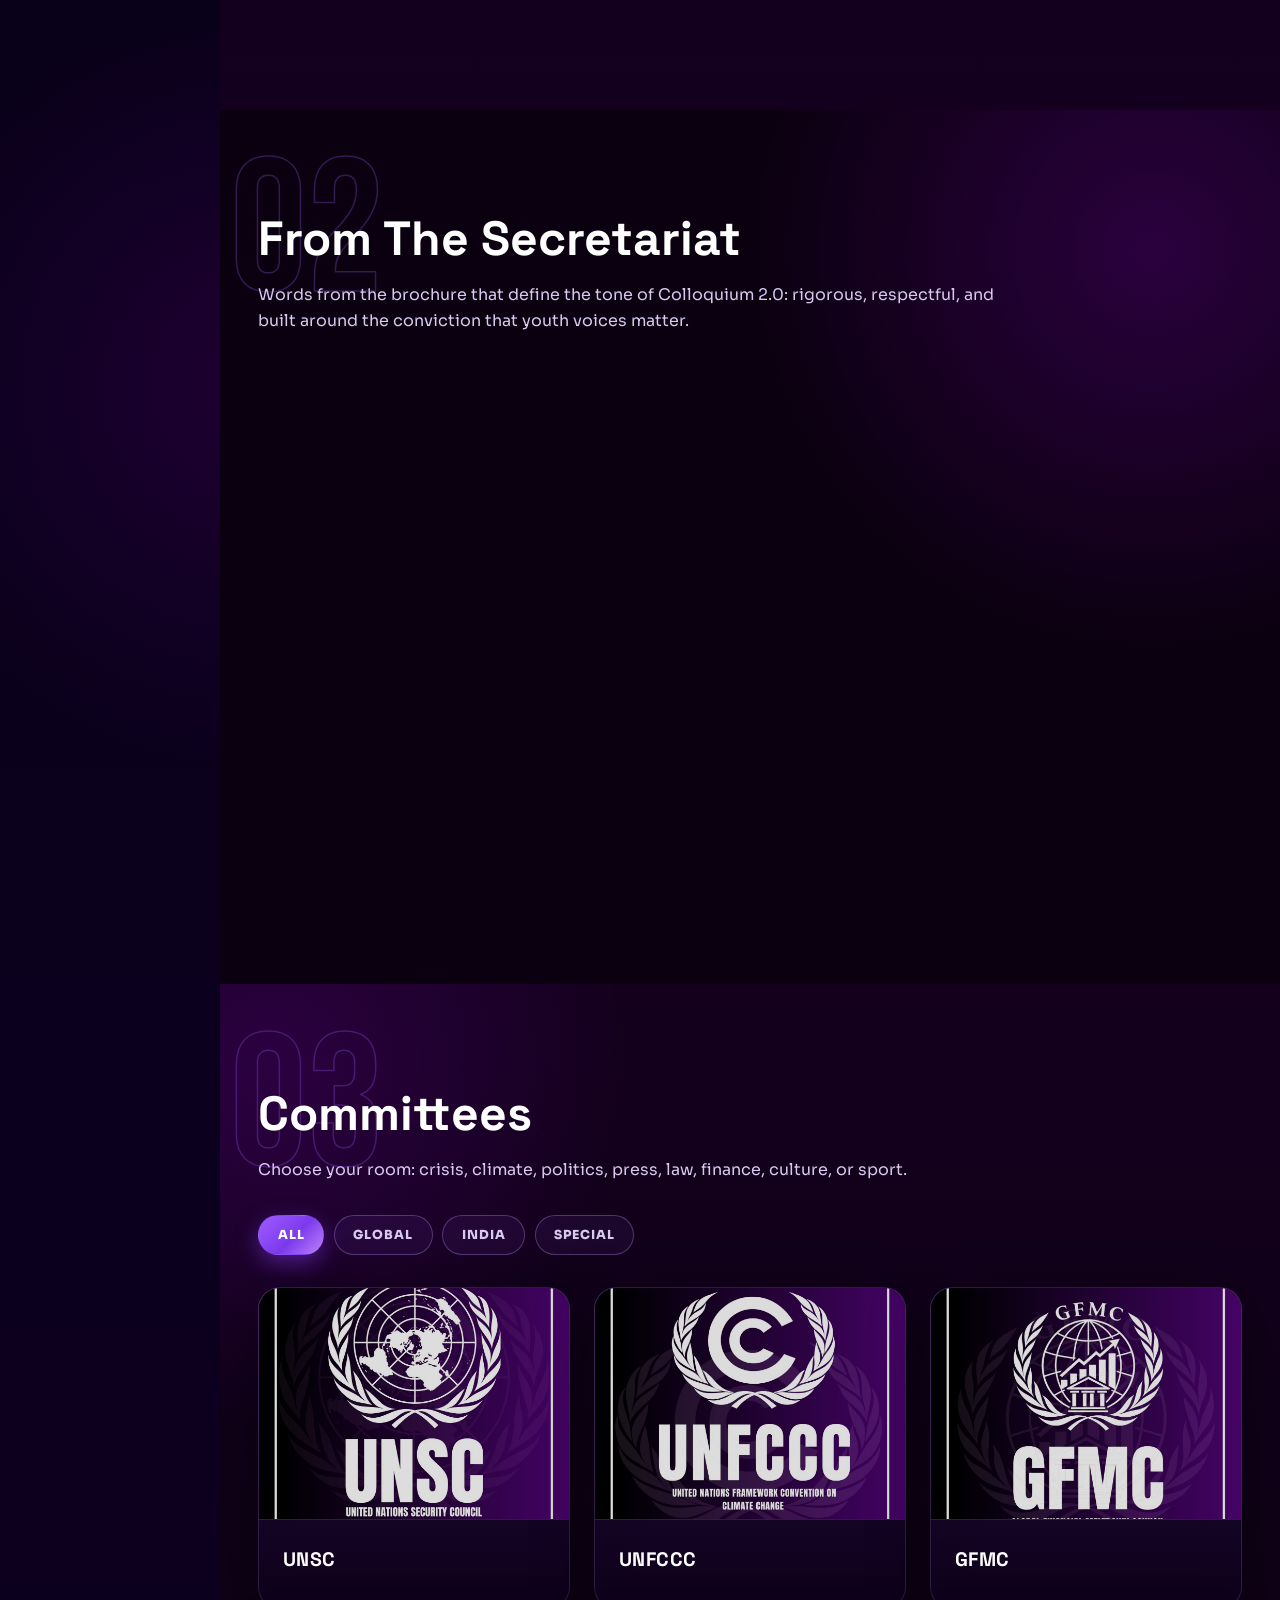
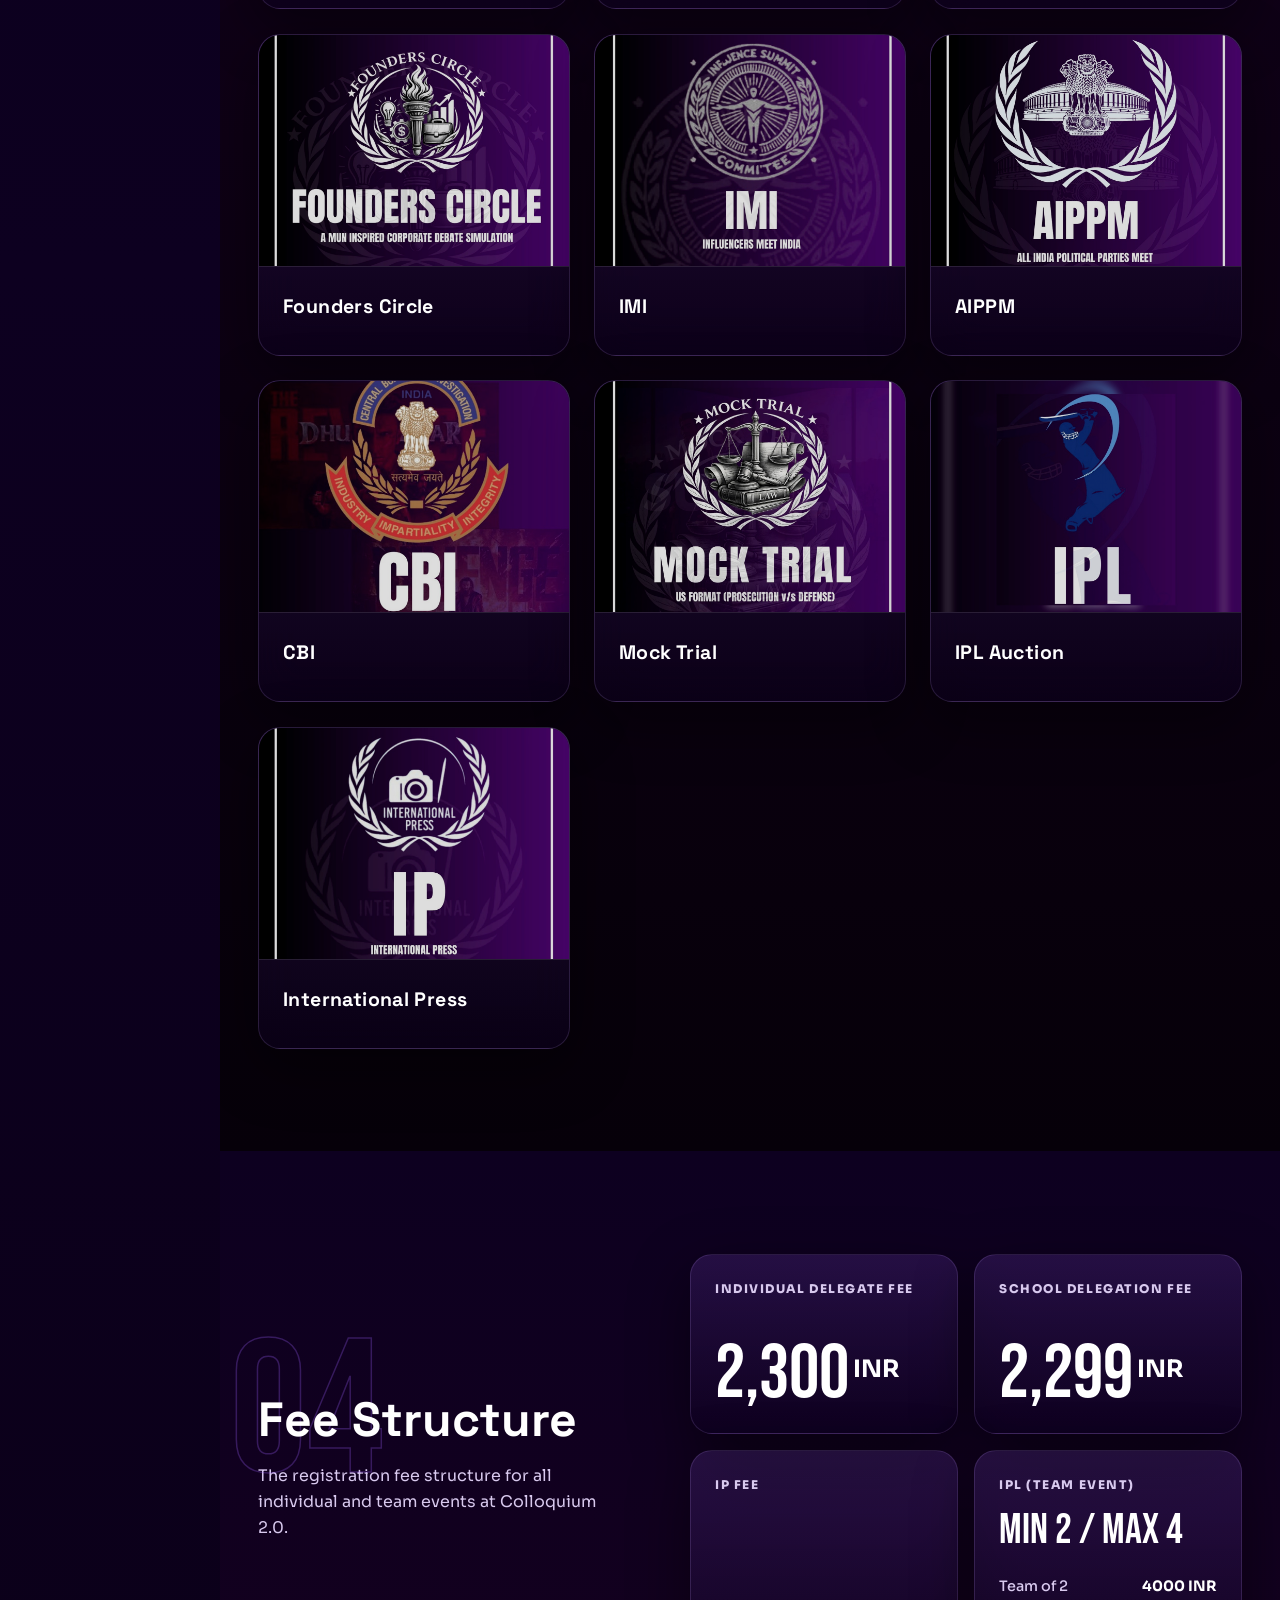
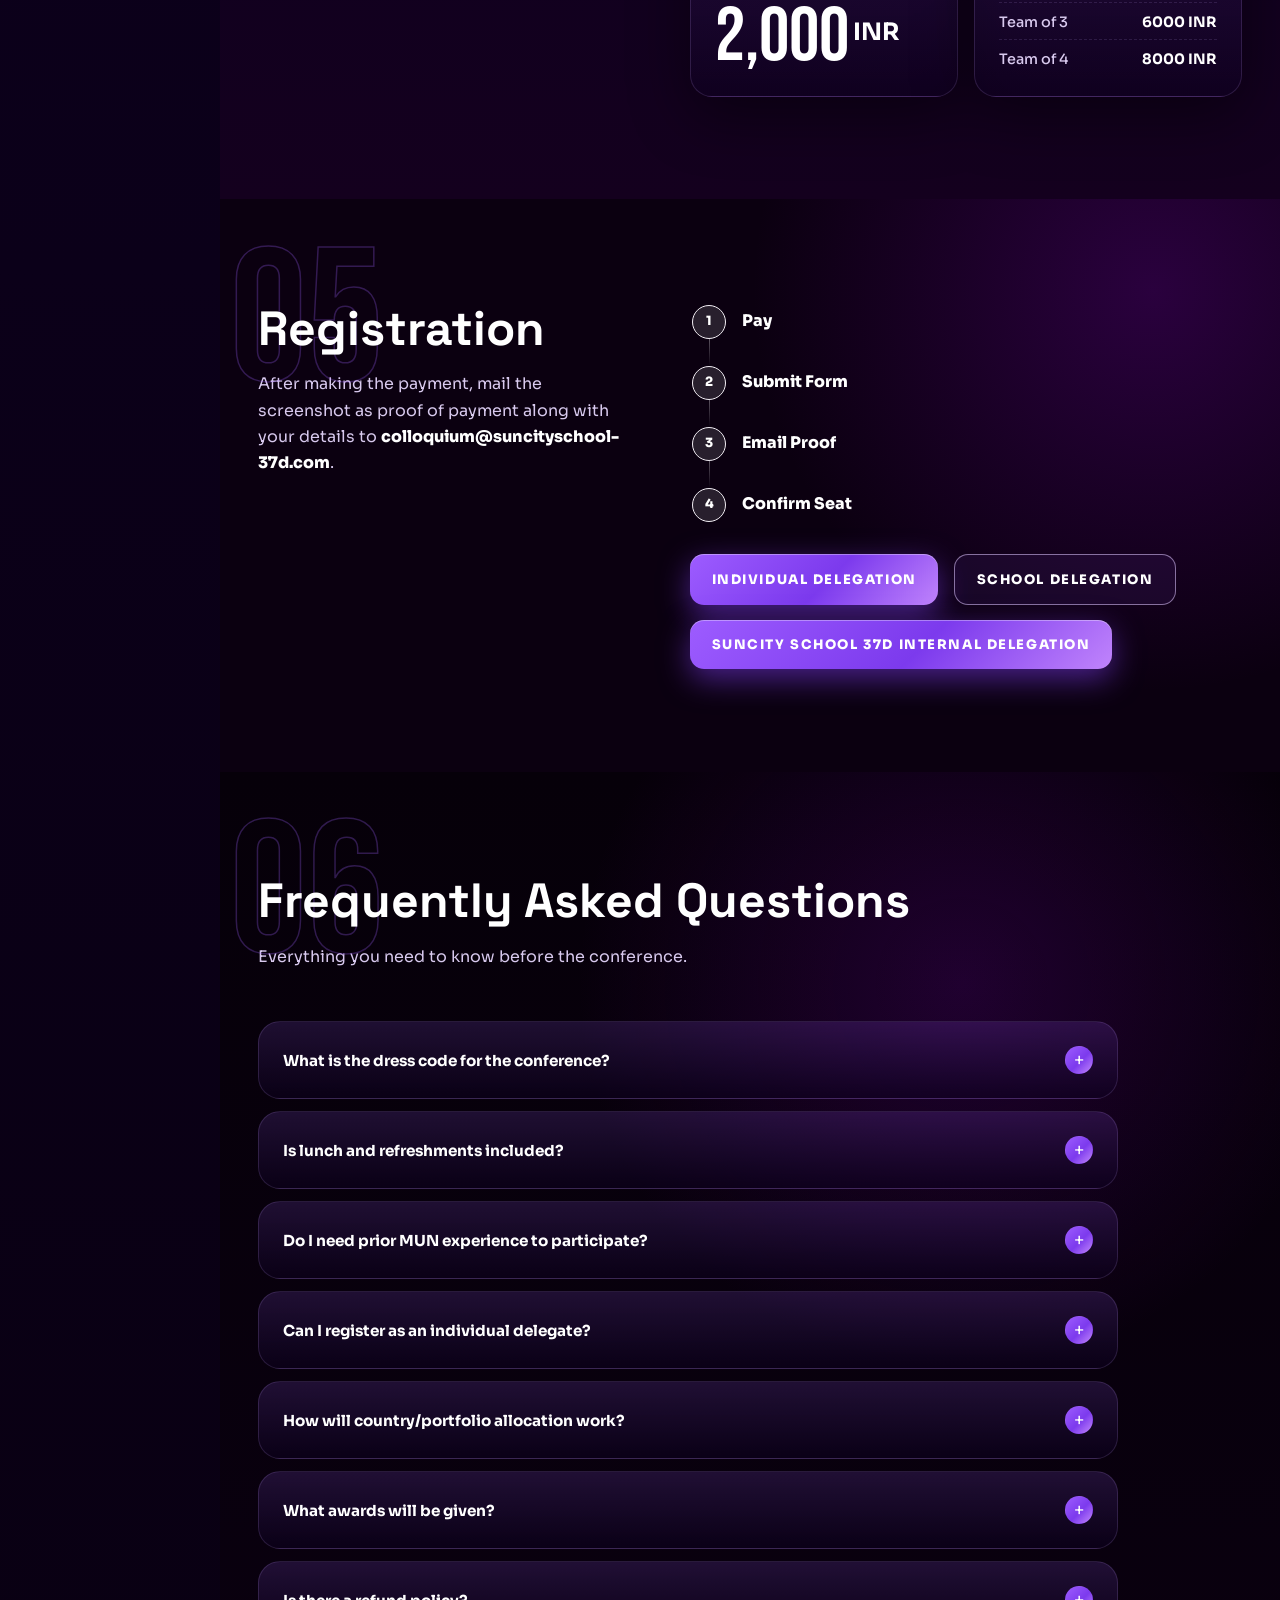
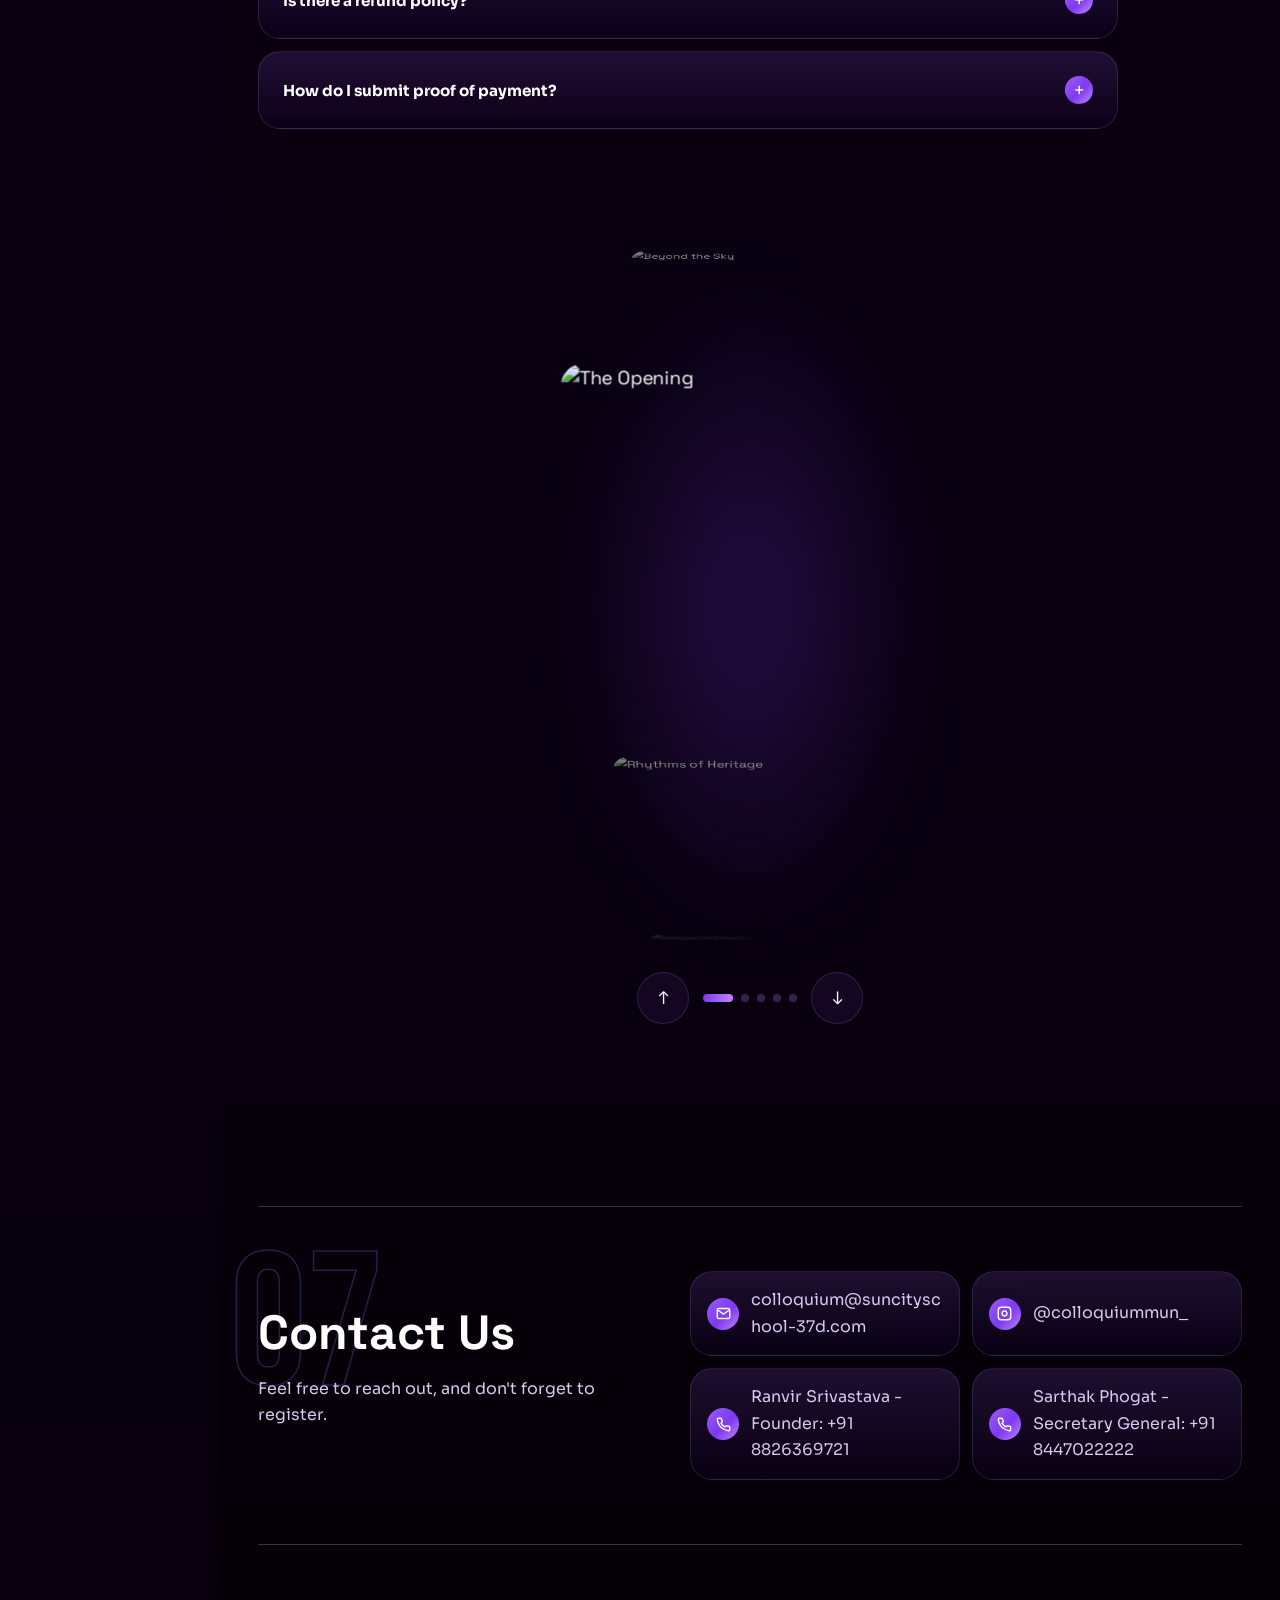
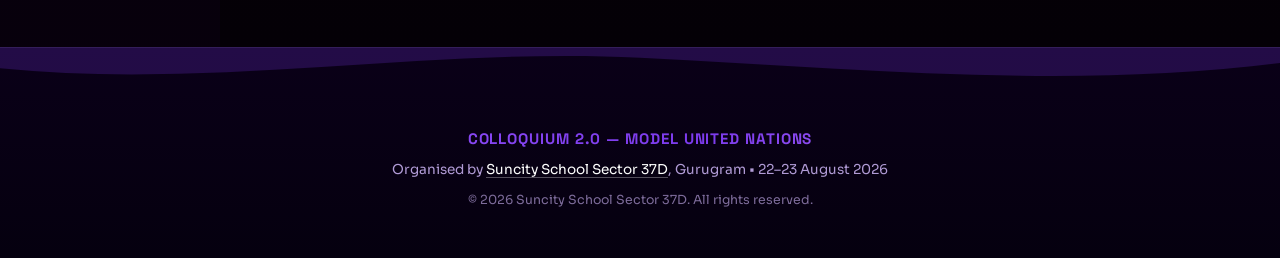
==== commit ae202289: "Update favicon, FAQ dress code, and add CNAME file for projectcolloquium.in" ====
--- a/index.html
+++ b/index.html
@@ -20,8 +20,8 @@
   <link
     href="https://fonts.googleapis.com/css2?family=Bebas+Neue&family=Space+Grotesk:wght@400;500;600;700&family=Sora:wght@400;500;600;700;800&display=swap"
     rel="stylesheet" />
-  <link rel="icon" type="image/png" href="./assets/img/colloquium-emblem.png" />
-  <link rel="apple-touch-icon" href="./assets/img/colloquium-emblem.png" />
+  <link rel="icon" type="image/png" href="./assets/img/colloquium-favicon-purple.png?v=1" />
+  <link rel="apple-touch-icon" href="./assets/img/colloquium-favicon-purple.png?v=1" />
   <link rel="stylesheet" href="./styles.css?v=4" />
 </head>
 
@@ -376,7 +376,7 @@
         <div class="faq-grid reveal">
           <details class="faq-item">
             <summary>What is the dress code for the conference?</summary>
-            <p>All delegates are expected to follow Western formal attire. Gentlemen should wear a formal shirt, trousers, tie, and blazer. Ladies should wear formal business attire. National dress is also acceptable.</p>
+            <p>Dress code will be shared prior conference via Instagram.</p>
           </details>
           <details class="faq-item">
             <summary>Is lunch and refreshments included?</summary>
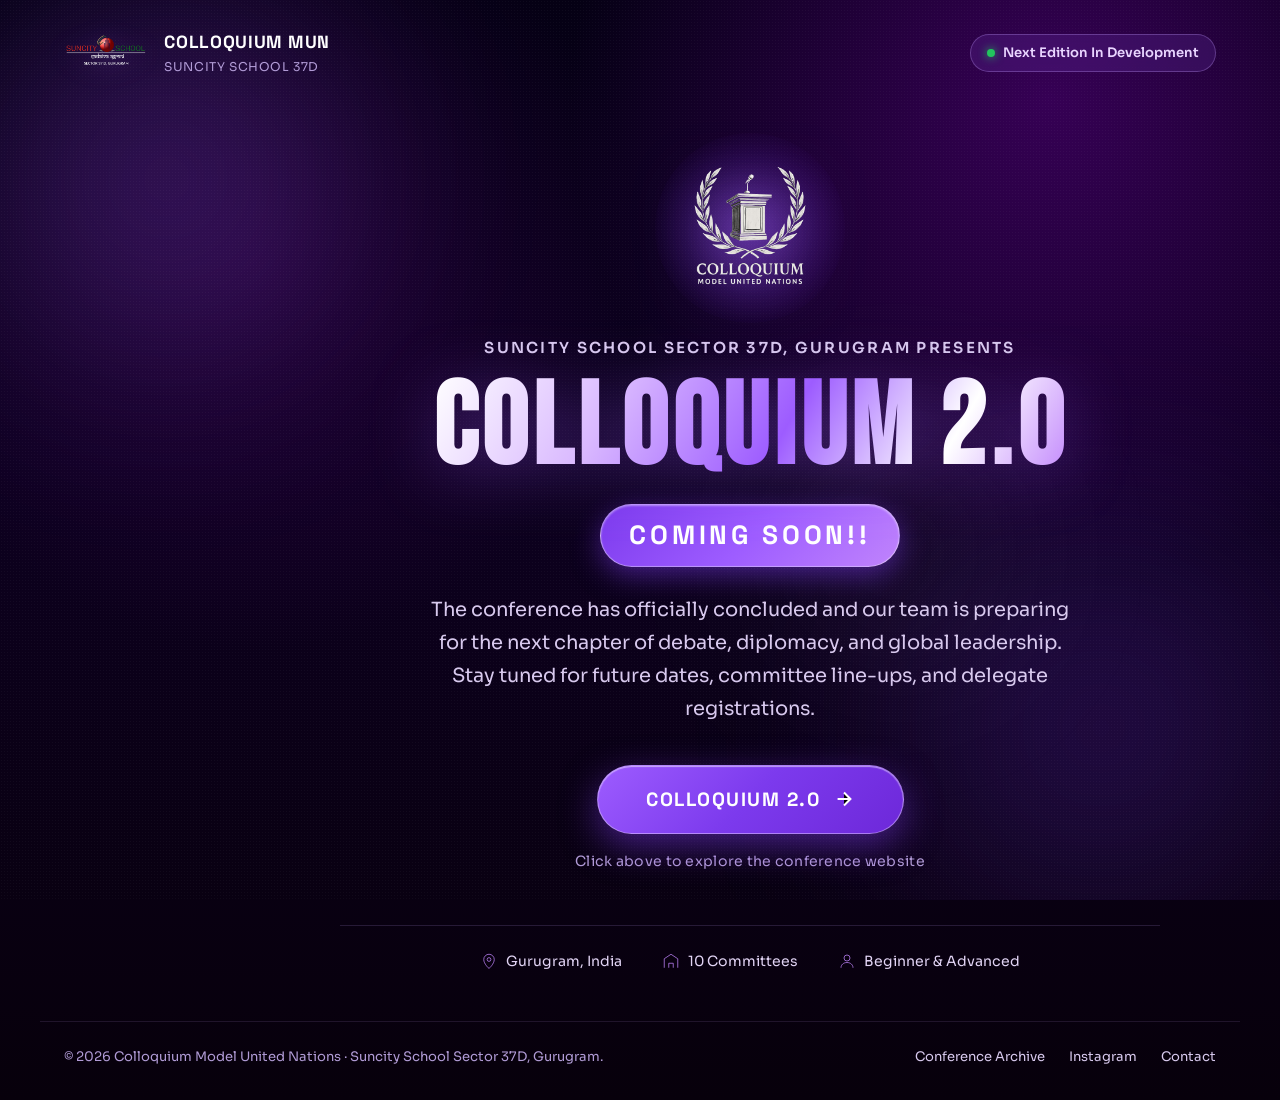
==== commit 3e5dac53: "feat: add Colloquium 2.0 Coming Soon landing page and archive previous website" ====
--- a/index.html
+++ b/index.html
@@ -3,14 +3,15 @@
 
 <head>
   <meta charset="UTF-8" />
-  <meta name="viewport" content="width=device-width, initial-scale=1.0">
-  <meta name="theme-color" content="#050207" />
-  <title>Colloquium 2.0 | Suncity School 37D MUN</title>
+  <meta name="viewport" content="width=device-width, initial-scale=1.0" />
+  <meta name="theme-color" content="#050014" />
+  <title>Colloquium 2.0 Coming Soon!! | Suncity School 37D MUN</title>
   <meta name="description"
-    content="Colloquium 2.0 Model United Nations by Suncity School Sector 37D, Gurugram. 22nd-23rd August 2026." />
+    content="Colloquium 2.0 Coming Soon!! Model United Nations by Suncity School Sector 37D, Gurugram. Stay tuned for the upcoming edition." />
   <meta property="og:type" content="website" />
-  <meta property="og:title" content="Colloquium 2.0 | Suncity School 37D MUN" />
-  <meta property="og:description" content="Colloquium 2.0 Model United Nations by Suncity School Sector 37D, Gurugram. 22nd–23rd August 2026." />
+  <meta property="og:title" content="Colloquium 2.0 Coming Soon!! | Suncity School 37D MUN" />
+  <meta property="og:description"
+    content="Colloquium 2.0 Model United Nations by Suncity School Sector 37D, Gurugram. Coming Soon!!" />
   <meta property="og:url" content="https://colloquium.suncityschool-37d.com/" />
   <meta property="og:image" content="./assets/img/colloquium-emblem.png" />
   <meta name="twitter:card" content="summary_large_image" />
@@ -22,11 +23,11 @@
     rel="stylesheet" />
   <link rel="icon" type="image/png" href="./assets/img/colloquium-favicon-purple.png?v=1" />
   <link rel="apple-touch-icon" href="./assets/img/colloquium-favicon-purple.png?v=1" />
-  <link rel="stylesheet" href="./styles.css?v=4" />
+  <link rel="stylesheet" href="./styles.css?v=5" />
 </head>
 
-<body>
-  <a class="skip-link" href="#top">Skip to content</a>
+<body class="coming-soon-body">
+  <a class="skip-link" href="#main">Skip to content</a>
 
   <!-- Ambient mesh background -->
   <div class="bg-mesh" aria-hidden="true">
@@ -40,717 +41,99 @@
   <div class="cursor-glow" id="cursorGlow" aria-hidden="true"></div>
   <div class="cursor-dot" id="cursorDot" aria-hidden="true"></div>
 
-  <div class="scroll-progress" id="scrollProgress" aria-hidden="true"></div>
-  <header class="mobile-header">
-    <a class="mobile-brand" href="#top">
-      <img src="./assets/img/suncity-logo.png" alt="Suncity Logo" />
-      <span>Colloquium 2.0</span>
+  <!-- Top Navigation / Header -->
+  <header class="coming-soon-header">
+    <a class="coming-soon-brand" href="./index.html" aria-label="Colloquium MUN Home">
+      <img src="./assets/img/suncity-logo.png" alt="Suncity School Sector 37D Logo" />
+      <div class="coming-soon-brand-text">
+        <span class="coming-soon-brand-title">COLLOQUIUM MUN</span>
+        <span class="coming-soon-brand-sub">Suncity School 37D</span>
+      </div>
     </a>
-    <button class="nav-toggle" type="button" aria-label="Toggle navigation" aria-controls="primaryNavigation"
-      aria-expanded="false">
-      <span></span><span></span><span></span>
-    </button>
+
+    <div class="coming-soon-tag-pill">
+      <span class="coming-soon-tag-dot"></span>
+      <span>Next Edition In Development</span>
+    </div>
   </header>
 
-  <nav class="sidebar-nav" id="primaryNavigation" aria-label="Primary navigation">
-    <div class="sidebar-top">
-      <a class="sidebar-brand" href="#top" aria-label="Colloquium 2.0 home">
-        <img src="./assets/img/suncity-logo.png" alt="Suncity School Sector 37D Gurugram" />
-      </a>
-      <button class="nav-toggle" type="button" aria-label="Toggle navigation" aria-controls="primaryNavigation"
-        aria-expanded="false">
-        <span></span><span></span><span></span>
-      </button>
-    </div>
+  <!-- Main Centerpiece -->
+  <main id="main" class="coming-soon-main" tabindex="-1">
+    <div class="coming-soon-card">
+      
+      <!-- Interactive Emblem -->
+      <div class="cs-emblem-wrap" id="emblemTilt">
+        <div class="cs-emblem-glow" aria-hidden="true"></div>
+        <img class="cs-emblem" src="./assets/img/colloquium-emblem.png" alt="Colloquium MUN Emblem" />
+      </div>
 
-    <div class="sidebar-content">
-      <div class="nav-links">
-        <a href="#top" class="active" aria-current="page">Home</a>
-        <a href="#committees">Committees</a>
-        <a href="#fees">Fees</a>
-        <a href="#registration">Registration</a>
-        <a href="#faqs">FAQs</a>
-        <a href="#media">Media</a>
-        <a href="#contact">Contact</a>
+      <!-- Presenter -->
+      <p class="cs-school-line">Suncity School Sector 37D, Gurugram Presents</p>
+
+      <!-- Main Heading -->
+      <h1 class="cs-title" data-text="Colloquium 2.0">Colloquium 2.0</h1>
+
+      <!-- Coming Soon Badge -->
+      <div class="cs-badge-row">
+        <span class="cs-coming-soon-badge">Coming Soon!!</span>
       </div>
-      <div class="sidebar-footer">
-        <a class="sidebar-cta magnetic" href="#registration">Register Now</a>
-        <p class="sidebar-info">22-23 August 2026</p>
+
+      <!-- Descriptive Tagline -->
+      <p class="cs-desc">
+        The conference has officially concluded and our team is preparing for the next chapter of debate, diplomacy, and global leadership. Stay tuned for future dates, committee line-ups, and delegate registrations.
+      </p>
+
+      <!-- CTA Button to Current/Archived Website -->
+      <div class="cs-action-wrap">
+        <a class="cs-button magnetic" href="./archive.html" aria-label="Colloquium 2.0 website">
+          <span>Colloquium 2.0</span>
+          <svg viewBox="0 0 24 24" aria-hidden="true">
+            <path d="M5 12h14M12 5l7 7-7 7" />
+          </svg>
+        </a>
+        <span class="cs-btn-subtext">Click above to explore the conference website</span>
       </div>
-    </div>
-  </nav>
-  <div class="nav-backdrop" aria-hidden="true"></div>
 
-  <main id="top" tabindex="-1">
-    <section class="hero-section" aria-labelledby="hero-title">
-      <div class="hero-overlay"></div>
-      <div class="hero-orbs" aria-hidden="true"><span></span><span></span><span></span></div>
-      <div class="hero-content">
-        <div class="hero-header">
-          <div class="hero-emblem-wrap" id="emblemTilt">
-            <img class="hero-emblem" src="./assets/img/colloquium-emblem.png" alt="" />
-            <span class="emblem-ring"></span>
-          </div>
-          <p class="school-line">Suncity School Sector 37D, Gurugram presents</p>
+      <!-- Highlights Strip -->
+      <div class="cs-highlights">
+        <div class="cs-highlight-item">
+          <svg class="cs-highlight-icon" viewBox="0 0 24 24">
+            <path d="M12 22s7-6.1 7-12a7 7 0 0 0-14 0c0 5.9 7 12 7 12z" />
+            <circle cx="12" cy="10" r="2.5" />
+          </svg>
+          <span>Gurugram, India</span>
         </div>
-        <h1 id="hero-title" data-text="Colloquium">Colloquium</h1>
-        <p class="hero-subtitle">Model United Nations</p>
-        <p class="edition">2nd Edition</p>
-        <div class="date-block" aria-label="Conference dates">
-          <time datetime="2026-08-22">22nd</time><span class="dash">—</span><time datetime="2026-08-23">23rd August
-            2026</time>
+        <div class="cs-highlight-item">
+          <svg class="cs-highlight-icon" viewBox="0 0 24 24">
+            <path d="M3 21V9l9-6 9 6v12M9 21v-6h6v6" />
+          </svg>
+          <span>10 Committees</span>
         </div>
-        <p class="hero-text">
-          A platform for dialogue, diplomacy, leadership, and the power of ideas, bringing young delegates together to
-          debate global issues and shape meaningful change.
-        </p>
-        <div class="hero-actions">
-          <a class="primary-button magnetic" href="#registration"><span>Register Now</span></a>
-          <a class="secondary-button magnetic" href="#committees"><span>Explore Committees</span></a>
+        <div class="cs-highlight-item">
+          <svg class="cs-highlight-icon" viewBox="0 0 24 24">
+            <circle cx="12" cy="8" r="4" />
+            <path d="M4 21c0-4 3.5-7 8-7s8 3 8 7" />
+          </svg>
+          <span>Beginner & Advanced</span>
         </div>
       </div>
-      <div class="marquee-strip" aria-label="Quick event facts">
-        <div class="marquee-track" id="quickFactsTrack">
-          <span><svg viewBox="0 0 24 24" class="mq-icon"><path d="M8 2v3M16 2v3M3.5 9h17M5 5h14a1 1 0 0 1 1 1v13a1 1 0 0 1-1 1H5a1 1 0 0 1-1-1V6a1 1 0 0 1 1-1z"/></svg>22–23 Aug 2026</span>
-          <span><svg viewBox="0 0 24 24" class="mq-icon"><path d="M12 22s7-6.1 7-12a7 7 0 0 0-14 0c0 5.9 7 12 7 12z"/><circle cx="12" cy="10" r="2.5"/></svg>Gurugram</span>
-          <span><svg viewBox="0 0 24 24" class="mq-icon"><path d="M3 21V9l9-6 9 6v12M9 21v-6h6v6"/></svg>10 Committees</span>
-          <span><svg viewBox="0 0 24 24" class="mq-icon"><circle cx="12" cy="8" r="4"/><path d="M4 21c0-4 3.5-7 8-7s8 3 8 7"/></svg>Beginner Friendly</span>
-        </div>
-      </div>
-      <a href="#top" class="scroll-cue" data-scroll-next aria-hidden="true"><span></span></a>
-    </section>
 
-    <section class="credits-section reveal" aria-labelledby="credits-title">
-      <div class="credits-frame">
-        <h3 id="credits-title" class="credits-title">Website Built By</h3>
-        <div class="credits-grid">
-          <div class="credit-card">
-            <h4>Rishit Manktala</h4>
-          </div>
-          <div class="credit-card">
-            <h4>Ayush Jain</h4>
-          </div>
-          <div class="credit-card">
-            <h4>Yuvraj</h4>
-          </div>
-        </div>
-      </div>
-    </section>
-
-    <section class="intro-section" aria-labelledby="vision-title">
-      <div class="section-shell split reveal">
-        <div class="section-col">
-          <p class="section-number" aria-hidden="true">01</p>
-          <h2 id="vision-title">Diplomacy Begins With Dialogue</h2>
-        </div>
-        <div class="intro-copy reveal reveal-delay-2">
-          <p>Education is no longer confined to the classroom. At Suncity School, Colloquium MUN offers young minds a
-            platform to explore diplomacy, develop empathy, and experience the power of dialogue in addressing complex
-            global issues.</p>
-          <p>Delegates are invited to think like diplomats, engage like policymakers, and speak like leaders across
-            committee rooms designed for research, strategy, and collaboration.</p>
-        </div>
-      </div>
-    </section>
-
-    <section class="messages-section" aria-labelledby="messages-title">
-      <div class="section-shell">
-        <div class="section-heading">
-          <p class="section-number" aria-hidden="true">02</p>
-          <h2 id="messages-title">From The Secretariat</h2>
-          <p>Words from the brochure that define the tone of Colloquium 2.0: rigorous, respectful, and built around the
-            conviction that youth voices matter.</p>
-        </div>
-        <div class="secretariat-grid">
-          <article class="member-card tilt-card reveal reveal-delay-1">
-            <div class="member-image"><img src="./assets/img/portraits/guneet-ohri.jpg" alt="Ms. Guneet Ohri" /></div>
-            <div class="member-info">
-              <h3>Ms. Guneet Ohri</h3>
-              <p class="member-title">Director</p>
-              <p class="member-quote">"May this conference inspire each one of you to think critically, lead
-                responsibly, and act with integrity."</p>
-            </div>
-          </article>
-          <article class="member-card tilt-card reveal">
-            <div class="member-image"><img src="./assets/img/portraits/jayashree-patel.jpg" alt="Ms. Jayashree Patel" /></div>
-            <div class="member-info">
-              <h3>Ms. Jayashree Patel</h3>
-              <p class="member-title">Principal</p>
-              <p class="member-quote">"Model United Nations is not merely an event&mdash;it is a rehearsal for the future."</p>
-            </div>
-          </article>
-          <article class="member-card tilt-card reveal reveal-delay-2">
-            <div class="member-image"><img src="./assets/img/portraits/giggashu-punia.jpg" alt="Mr. Giggashu Punia" /></div>
-            <div class="member-info">
-              <h3>Mr. Giggashu Punia</h3>
-              <p class="member-title">MUN Coordinator</p>
-              <p class="member-quote">"Think like diplomats, engage like policymakers, and speak like leaders."</p>
-            </div>
-          </article>
-          <article class="member-card tilt-card reveal reveal-delay-3">
-            <div class="member-image"><img src="./assets/img/portraits/ranvir-srivastava.jpg" alt="Ranvir Srivastava" /></div>
-            <div class="member-info">
-              <h3>Ranvir Srivastava</h3>
-              <p class="member-title">Founder, Project Colloquium</p>
-              <p class="member-quote">"Meaningful conversations create meaningful change."</p>
-            </div>
-          </article>
-        </div>
-      </div>
-    </section>
-
-    <section id="committees" class="committees-section" aria-labelledby="committees-title">
-      <div class="section-shell">
-        <div class="section-heading compact">
-          <p class="section-number" aria-hidden="true">03</p>
-          <h2 id="committees-title">Committees</h2>
-          <p>Choose your room: crisis, climate, politics, press, law, finance, culture, or sport.</p>
-        </div>
-        <div class="committee-filters" role="tablist" aria-label="Filter committees by category">
-          <button type="button" class="filter-pill active" data-filter="all" role="tab" aria-selected="true">All</button>
-          <button type="button" class="filter-pill" data-filter="global" role="tab" aria-selected="false">Global</button>
-          <button type="button" class="filter-pill" data-filter="india" role="tab" aria-selected="false">India</button>
-          <button type="button" class="filter-pill" data-filter="special" role="tab" aria-selected="false">Special</button>
-        </div>
-        <div class="committee-grid" id="committeeGrid">
-          <article class="committee-card tilt-card reveal" data-category="global">
-            <div class="committee-info">
-              <img src="./assets/img/committee-crops/unsc.jpg" alt="UNSC" loading="lazy" decoding="async" />
-              <div class="committee-details">
-                <h3>UNSC</h3>
-              </div>
-            </div>
-          </article>
-          <article class="committee-card tilt-card reveal" data-category="global">
-            <div class="committee-info">
-              <img src="./assets/img/committee-crops/unfccc.jpg" alt="UNFCCC" loading="lazy" decoding="async" />
-              <div class="committee-details">
-                <h3>UNFCCC</h3>
-              </div>
-            </div>
-          </article>
-          <article class="committee-card tilt-card reveal" data-category="global">
-            <div class="committee-info">
-              <img src="./assets/img/committee-crops/gfmc.jpg" alt="GFMC" loading="lazy" decoding="async" />
-              <div class="committee-details">
-                <h3>GFMC</h3>
-              </div>
-            </div>
-          </article>
-          <article class="committee-card tilt-card reveal" data-category="special">
-            <div class="committee-info">
-              <img src="./assets/img/committee-crops/founders-circle.jpg" alt="Founders Circle" loading="lazy" decoding="async" />
-              <div class="committee-details">
-                <h3>Founders Circle</h3>
-              </div>
-            </div>
-          </article>
-          <article class="committee-card tilt-card reveal" data-category="special">
-            <div class="committee-info">
-              <img src="./assets/img/committee-crops/imi.jpg" alt="IMI" loading="lazy" decoding="async" />
-              <div class="committee-details">
-                <h3>IMI</h3>
-              </div>
-            </div>
-          </article>
-          <article class="committee-card tilt-card reveal" data-category="india">
-            <div class="committee-info">
-              <img src="./assets/img/committee-crops/aippm.jpg" alt="AIPPM" loading="lazy" decoding="async" />
-              <div class="committee-details">
-                <h3>AIPPM</h3>
-              </div>
-            </div>
-          </article>
-          <article class="committee-card tilt-card reveal" data-category="india special">
-            <div class="committee-info">
-              <img src="./assets/img/committee-crops/cbi.jpg" alt="CBI" loading="lazy" decoding="async" />
-              <div class="committee-details">
-                <h3>CBI</h3>
-              </div>
-            </div>
-          </article>
-          <article class="committee-card tilt-card reveal" data-category="special">
-            <div class="committee-info">
-              <img src="./assets/img/committee-crops/mock-trial.jpg" alt="Mock Trial" loading="lazy" decoding="async" />
-              <div class="committee-details">
-                <h3>Mock Trial</h3>
-              </div>
-            </div>
-          </article>
-          <article class="committee-card tilt-card reveal" data-category="special">
-            <div class="committee-info">
-              <img src="./assets/img/committee-crops/ipl-auction.jpg" alt="IPL Auction" loading="lazy" decoding="async" />
-              <div class="committee-details">
-                <h3>IPL Auction</h3>
-              </div>
-            </div>
-          </article>
-          <article class="committee-card tilt-card reveal" data-category="special">
-            <div class="committee-info">
-              <img src="./assets/img/committee-crops/international-press.jpg" alt="International Press" loading="lazy" decoding="async" />
-              <div class="committee-details">
-                <h3>International Press</h3>
-              </div>
-            </div>
-          </article>
-        </div>
-      </div>
-    </section>
-
-    <section id="fees" class="fees-section" aria-labelledby="fees-title">
-      <div class="section-shell fee-shell reveal">
-        <div class="section-col">
-          <p class="section-number" aria-hidden="true">04</p>
-          <h2 id="fees-title">Fee Structure</h2>
-          <p class="fee-note">The registration fee structure for all individual and team events at Colloquium 2.0.</p>
-        </div>
-        <div class="fee-grid">
-          <article class="tilt-card">
-            <span>Individual Delegate Fee</span>
-            <strong><span class="count-value" data-count="2300">0</span><span class="fee-currency">INR</span></strong>
-          </article>
-          <article class="tilt-card">
-            <span>School Delegation Fee</span>
-            <strong><span class="count-value" data-count="2299">0</span><span class="fee-currency">INR</span></strong>
-          </article>
-          <article class="tilt-card">
-            <span>IP Fee</span>
-            <strong><span class="count-value" data-count="2000">0</span><span class="fee-currency">INR</span></strong>
-          </article>
-          <article class="tilt-card">
-            <span>IPL (Team Event)</span>
-            <strong class="fee-limit">MIN 2 / MAX 4</strong>
-            <div class="fee-team-list">
-              <div class="fee-team-row">
-                <span class="fee-team-label">Team of 2</span>
-                <span class="fee-team-value">4000 INR</span>
-              </div>
-              <div class="fee-team-row">
-                <span class="fee-team-label">Team of 3</span>
-                <span class="fee-team-value">6000 INR</span>
-              </div>
-              <div class="fee-team-row">
-                <span class="fee-team-label">Team of 4</span>
-                <span class="fee-team-value">8000 INR</span>
-              </div>
-            </div>
-          </article>
-        </div>
-      </div>
-    </section>
-
-    <section id="registration" class="registration-section" aria-labelledby="registration-title">
-      <div class="section-shell registration-shell reveal">
-        <div class="section-col">
-          <p class="section-number" aria-hidden="true">05</p>
-          <h2 id="registration-title">Registration</h2>
-          <p>After making the payment, mail the screenshot as proof of payment along with your details to <a
-              href="mailto:colloquium@suncityschool-37d.com">colloquium@suncityschool-37d.com</a>.</p>
-        </div>
-        <div class="registration-main">
-          <div class="registration-steps">
-            <span>Pay</span>
-            <span>Submit Form</span>
-            <span>Email Proof</span>
-            <span>Confirm Seat</span>
-          </div>
-          <div class="registration-actions">
-            <a class="primary-button magnetic" href="https://forms.gle/Uoqj1fRcY7MJfkh97" target="_blank"
-              rel="noopener noreferrer"><span>Individual Delegation</span></a>
-            <a class="secondary-button magnetic" href="https://forms.gle/TjoibnjD6bvaLffi8" target="_blank"
-              rel="noopener noreferrer"><span>School Delegation</span></a>
-              <a class="primary-button magnetic" href="https://docs.google.com/forms/d/e/1FAIpQLScmG4d3pTbk0J0xZk-CnWGgKYD_lAbUUMh4ZK_pvNjjinAZog/viewform" target="_blank"
-              rel="noopener noreferrer"><span>Suncity School 37D Internal Delegation</span></a>
-          </div>
-        </div>
-      </div>
-    </section>
-
-    <section id="faqs" class="faq-section" aria-labelledby="faq-title">
-      <div class="section-shell">
-        <div class="section-heading">
-          <p class="section-number" aria-hidden="true">06</p>
-          <h2 id="faq-title">Frequently Asked Questions</h2>
-          <p>Everything you need to know before the conference.</p>
-        </div>
-        <div class="faq-grid reveal">
-          <details class="faq-item">
-            <summary>What is the dress code for the conference?</summary>
-            <p>Dress code will be shared prior conference via Instagram.</p>
-          </details>
-          <details class="faq-item">
-            <summary>Is lunch and refreshments included?</summary>
-            <p>Yes, lunch and refreshments are included in the registration fee for both days of the conference.</p>
-          </details>
-          <details class="faq-item">
-            <summary>Do I need prior MUN experience to participate?</summary>
-            <p>Not at all! Colloquium 2.0 is beginner-friendly. We recommend committees like International Press, IMI, or UNFCCC for first-timers. Our executive board members will guide you throughout.</p>
-          </details>
-          <details class="faq-item">
-            <summary>Can I register as an individual delegate?</summary>
-            <p>Yes, both individual delegates and school delegations are welcome. Use the respective registration forms available in the Registration section.</p>
-          </details>
-          <details class="faq-item">
-            <summary>How will country/portfolio allocation work?</summary>
-            <p>Country and portfolio allocations will be shared via email after your registration is confirmed. Preferences submitted during registration will be considered on a first-come, first-served basis.</p>
-          </details>
-          <details class="faq-item">
-            <summary>What awards will be given?</summary>
-            <p>Awards include Best Delegate, High Commendation, Special Mention, and Best Position Paper for each committee. The IPL Auction and International Press will have their own special categories.</p>
-          </details>
-          <details class="faq-item">
-            <summary>Is there a refund policy?</summary>
-            <p>Registration fee is non-refundable once payment is confirmed. However, delegate substitution within the same school delegation is allowed up to one week before the conference.</p>
-          </details>
-          <details class="faq-item">
-            <summary>How do I submit proof of payment?</summary>
-            <p>After making the payment, email a screenshot of the transaction along with your full name, school, and committee preference to <a href="mailto:colloquium@suncityschool-37d.com">colloquium@suncityschool-37d.com</a>.</p>
-          </details>
-        </div>
-      </div>
-    </section>
-
-
-
-    
-
-    
-
-        <!-- ================= Colloquium MUN Vertical Gallery Start ================= -->
-<style>
-  /* Scoped CSS to prevent conflicts with existing website */
-  .cmun-gallery-section {
-    --cmun-bg: #070014;
-    --cmun-purple-1: #7c3aed;
-    --cmun-purple-2: #a855f7;
-    --cmun-purple-3: #c084fc;
-    --cmun-glow: rgba(168,85,247,.45);
-    --cmun-accent: #f0abfc;
-    --cmun-text: #f5f3ff;
-    --cmun-muted: #b9a8d8;
-    --cmun-border: rgba(192,132,252,.18);
-    
-    position: relative;
-    z-index: 1;
-    padding: 60px 20px 80px;
-    overflow: hidden;
-    min-height: 80vh;
-    display: flex;
-    flex-direction: column;
-    align-items: center;
-    background: transparent;
-    font-family: 'Space Grotesk', sans-serif;
-  }
-
-  .cmun-stage {
-    position: relative;
-    width: 100%;
-    max-width: 800px;
-    height: 640px;
-    perspective: 1400px;
-    display: flex;
-    align-items: center;
-    justify-content: center;
-    transform-style: preserve-3d;
-  }
-
-  .cmun-stage-glow {
-    position: absolute; top: 50%; left: 50%;
-    transform: translate(-50%, -50%);
-    width: 400px; height: 120%;
-    background: radial-gradient(ellipse at center, rgba(124,58,237,0.25), transparent 60%);
-    filter: blur(40px);
-    z-index: 0;
-    pointer-events: none;
-  }
-
-  .cmun-slide {
-    position: absolute;
-    width: 320px; height: 420px;
-    border-radius: 20px;
-    overflow: hidden;
-    border: none;
-    /* Smoother, cinematic transition */
-    transition: transform 1.2s cubic-bezier(0.25, 1, 0.5, 1), opacity 1.2s ease, filter 1.2s ease;
-    box-shadow: none;
-    cursor: pointer;
-    will-change: transform, opacity, filter;
-    backface-visibility: hidden;
-    transform: translateZ(0);
-  }
-
-  .cmun-slide img { 
-    width: 100%; height: 100%; object-fit: cover; 
-    pointer-events: none; /* prevents drag glitches */
-  }
-  
-  /* 3D Vertical Transforms */
-  .cmun-slide.is-active { transform: translateY(0) translateZ(100px) rotateX(0deg) scale(1.1); z-index: 10; filter: none; }
-  .cmun-slide.is-prev { transform: translateY(-280px) translateZ(-100px) rotateX(40deg) scale(.85); z-index: 5; filter: brightness(.55) saturate(.7); }
-  .cmun-slide.is-next { transform: translateY(280px) translateZ(-100px) rotateX(-40deg) scale(.85); z-index: 5; filter: brightness(.55) saturate(.7); }
-  .cmun-slide.is-far-prev { transform: translateY(-460px) translateZ(-300px) rotateX(50deg) scale(.7); z-index: 1; opacity:.3; filter: brightness(.3) blur(2px); }
-  .cmun-slide.is-far-next { transform: translateY(460px) translateZ(-300px) rotateX(-50deg) scale(.7); z-index: 1; opacity:.3; filter: brightness(.3) blur(2px); }
-  .cmun-slide.is-hidden { opacity: 0; transform: translateZ(-600px); pointer-events: none; }
-
-  /* Controls */
-  .cmun-controls {
-    display: flex; justify-content: center; gap: 14px; margin-top: 40px; align-items: center; z-index: 7;
-  }
-  .cmun-ctrl {
-    width: 52px; height: 52px; border-radius: 50%;
-    background: rgba(168,85,247,.08); border: 1px solid var(--cmun-border);
-    color: var(--cmun-text); font-size: 18px; cursor: pointer;
-    display: grid; place-items: center;
-    transition: all .3s; backdrop-filter: blur(10px);
-  }
-  .cmun-ctrl:hover { background: linear-gradient(135deg, #7c3aed, #c084fc); border-color: transparent; box-shadow: 0 8px 24px var(--cmun-glow); transform: scale(1.05); }
-  .cmun-dots { display: flex; gap: 8px; }
-  .cmun-dots button {
-    width: 8px; height: 8px; border-radius: 50%; border: none; cursor: pointer;
-    background: rgba(192,132,252,.25); transition: all .4s; padding: 0;
-  }
-  .cmun-dots button.active { width: 30px; border-radius: 4px; background: linear-gradient(90deg, #7c3aed, #c084fc); }
-
-  /* Lightbox for image enlargement */
-  .cmun-lightbox {
-    position: fixed; inset: 0; z-index: 9999;
-    background: rgba(7, 0, 20, 0.85);
-    backdrop-filter: blur(20px);
-    display: none; 
-    justify-content: center; align-items: center;
-    opacity: 0; transition: opacity 0.4s ease;
-  }
-  .cmun-lightbox.active { display: flex; opacity: 1; }
-  .cmun-lightbox img {
-    max-width: 85vw; max-height: 85vh; border-radius: 12px;
-    box-shadow: 0 20px 80px rgba(124, 58, 237, 0.5);
-    border: 1px solid var(--cmun-border);
-    transform: scale(0.9); transition: transform 0.4s cubic-bezier(0.25, 1, 0.5, 1);
-  }
-  .cmun-lightbox.active img { transform: scale(1); }
-  .cmun-close-btn {
-    position: absolute; top: 30px; right: 40px; 
-    color: #fff; font-size: 42px; cursor: pointer; 
-    z-index: 10000; line-height: 1; font-weight: 300;
-    transition: transform 0.3s, color 0.3s;
-  }
-  .cmun-close-btn:hover { transform: rotate(90deg); color: var(--cmun-accent); }
-
-  @media (max-width: 768px) {
-    .cmun-slide { width: 260px; height: 340px; }
-    .cmun-stage { height: 520px; }
-    .cmun-slide.is-active { transform: translateY(0) translateZ(80px) scale(1.05); }
-    .cmun-slide.is-prev { transform: translateY(-200px) translateZ(-80px) rotateX(40deg) scale(.8); }
-    .cmun-slide.is-next { transform: translateY(200px) translateZ(-80px) rotateX(-40deg) scale(.8); }
-    .cmun-slide.is-far-prev, .cmun-slide.is-far-next { opacity: 0; }
-  }
-</style>
-
-<!-- 1. Add Google Fonts to your <head> if not already there -->
-<link rel="preconnect" href="https://fonts.googleapis.com">
-<link rel="preconnect" href="https://fonts.gstatic.com" crossorigin>
-<link href="https://fonts.googleapis.com/css2?family=Syne:wght@400;600;700;800&family=Space+Grotesk:wght@300;400;500;600&display=swap" rel="stylesheet">
-
-<!-- 2. Paste this section anywhere in your <body> -->
-<section id="media" class="cmun-gallery-section" aria-label="Media gallery">
-  <div class="cmun-stage" id="cmun-stage">
-    <div class="cmun-stage-glow"></div>
-    <!-- Slides are generated dynamically by JS -->
-  </div>
-
-  <div class="cmun-controls">
-    <button class="cmun-ctrl" id="cmun-prev" aria-label="Previous">↑</button>
-    <div class="cmun-dots" id="cmun-dots"></div>
-    <button class="cmun-ctrl" id="cmun-next" aria-label="Next">↓</button>
-  </div>
-</section>
-
-<!-- 3. Lightbox container -->
-<div class="cmun-lightbox" id="cmun-lightbox">
-  <span class="cmun-close-btn" id="cmun-close-btn">×</span>
-  <img src="" alt="Enlarged view" id="cmun-lb-img">
-</div>
-
-<script>
-  (function() {
-    // Gallery Data
-    const slidesData = [
-      { src: 'https://z-cdn-media.chatglm.cn/files/399e0fe7-5978-4fc6-9fd7-1da4e86a670c.png?auth_key=1884307016-e429cf752df746038830a983e77df08e-0-b101a8ff95048c679c69c47c5deddc44', title: 'The Opening', desc: 'Colloquium MUN v2.0 — a stage set for global dialogue.' },
-      { src: 'https://z-cdn-media.chatglm.cn/files/c21f85fd-1e6e-4638-9a16-c75473fdc1d0.JPG?auth_key=1884307016-3069b22c722549429c0c8935bffb9400-0-c029025ee16b4c538955e1002b1b859b', title: 'Rhythms of Heritage', desc: 'A cultural tribute performed by delegates.' },
-      { src: 'https://z-cdn-media.chatglm.cn/files/5d26ac0b-3577-46db-abcb-cbec00f56380.JPG?auth_key=1884307016-0a5970fce88243cc9c43fe6a5ab09fa5-0-4392165496ddb54d0deeb227754e37dd', title: 'Voice of the House', desc: 'Keynote address from the Suncity podium.' },
-      { src: 'https://z-cdn-media.chatglm.cn/files/ddf30b20-2af7-41fa-be6f-daddaabb1a72.JPG?auth_key=1884307016-6d51ddb97bc84fe6bb8bbe255154a23d-0-31929b03ba2628c603c011a1d233c9d1', title: 'Delegation Floor', desc: 'Pakistan takes the table in committee.' },
-      { src: 'https://z-cdn-media.chatglm.cn/files/1e813870-560b-4d0e-92b1-51fdee091b11.JPG?auth_key=1884307016-71c6c3981c934599ae4bfcae2b2d299b-0-132e829ebc8f7302e642cdef80c8666c', title: 'Beyond the Sky', desc: 'UNCOPOUS — the peaceful uses of outer space.' }
-    ];
-
-    const stage = document.getElementById('cmun-stage');
-    const dotsWrap = document.getElementById('cmun-dots');
-    let current = 0;
-    let autoScroll;
-
-    // Generate slides
-    slidesData.forEach((data, i) => {
-      const slide = document.createElement('div');
-      slide.className = 'cmun-slide';
-      slide.dataset.i = i;
-      slide.innerHTML = `
-        <img src="${data.src}" alt="${data.title}">
-      `;
-      stage.appendChild(slide);
-
-      // Generate dots
-      const dot = document.createElement('button');
-      dot.addEventListener('click', () => { go(i); resetAutoScroll(); });
-      dotsWrap.appendChild(dot);
-    });
-
-    const slides = Array.from(document.querySelectorAll('.cmun-slide'));
-    const dots = Array.from(dotsWrap.children);
-
-    function go(n) {
-      current = (n + slides.length) % slides.length;
-      slides.forEach((s, i) => {
-        s.classList.remove('is-active', 'is-prev', 'is-next', 'is-far-prev', 'is-far-next', 'is-hidden');
-        let diff = i - current;
-        if (diff === 0) s.classList.add('is-active');
-        else if (diff === -1 || (current === 0 && i === slides.length - 1)) s.classList.add('is-prev');
-        else if (diff === 1 || (current === slides.length - 1 && i === 0)) s.classList.add('is-next');
-        else if (diff < -1) s.classList.add('is-far-prev');
-        else s.classList.add('is-far-next');
-      });
-      dots.forEach((d, i) => d.classList.toggle('active', i === current));
-    }
-
-    // Controls
-    document.getElementById('cmun-prev').addEventListener('click', () => { go(current - 1); resetAutoScroll(); });
-    document.getElementById('cmun-next').addEventListener('click', () => { go(current + 1); resetAutoScroll(); });
-    
-    // Slide Click Logic (Enlarge if active, navigate if not)
-    slides.forEach((s, i) => s.addEventListener('click', () => { 
-      if(s.classList.contains('is-active')) {
-        openLightbox(slidesData[i].src);
-      } else {
-        go(i); 
-        resetAutoScroll();
-      }
-    }));
-
-    // Keyboard Navigation
-    document.addEventListener('keydown', e => {
-      if(e.key === 'ArrowUp') { go(current - 1); resetAutoScroll(); }
-      if(e.key === 'ArrowDown') { go(current + 1); resetAutoScroll(); }
-      if(e.key === 'Escape') closeLightbox();
-    });
-
-    // Drag / Swipe Controls
-    let startY = null;
-    stage.addEventListener('pointerdown', e => startY = e.clientY);
-    stage.addEventListener('pointerup', e => {
-      if(startY === null) return;
-      const dy = e.clientY - startY;
-      if(Math.abs(dy) > 50) { go(current + (dy < 0 ? 1 : -1)); resetAutoScroll(); }
-      startY = null;
-    });
-
-    // Auto-scroll functionality (Continuous, does not stop on hover)
-    function startAutoScroll() {
-      autoScroll = setInterval(() => go(current + 1), 3500); 
-    }
-    function resetAutoScroll() {
-      clearInterval(autoScroll);
-      startAutoScroll();
-    }
-
-    // Lightbox Logic
-    const lightbox = document.getElementById('cmun-lightbox');
-    const lbImg = document.getElementById('cmun-lb-img');
-    const closeBtn = document.getElementById('cmun-close-btn');
-
-    function openLightbox(src) {
-      lbImg.src = src;
-      lightbox.classList.add('active');
-      clearInterval(autoScroll); // Pause auto scroll only when viewing full image
-    }
-    function closeLightbox() {
-      lightbox.classList.remove('active');
-      startAutoScroll(); // Resume auto scroll
-    }
-    closeBtn.addEventListener('click', closeLightbox);
-    lightbox.addEventListener('click', (e) => { if(e.target === lightbox) closeLightbox(); });
-
-    // Initialize
-    go(0);
-    startAutoScroll();
-  })();
-</script>
-<!-- ================= Colloquium MUN Vertical Gallery End ================= -->
-
-    <section id="contact" class="contact-section" aria-labelledby="contact-title">
-      <div class="contact-frame reveal">
-        <div class="section-col">
-          <p class="section-number" aria-hidden="true">07</p>
-          <h2 id="contact-title">Contact Us</h2>
-          <p>Feel free to reach out, and don't forget to register.</p>
-        </div>
-        <div class="contact-list">
-          <a href="mailto:colloquium@suncityschool-37d.com"><span aria-hidden="true"><svg xmlns="http://www.w3.org/2000/svg" viewBox="0 0 24 24" class="contact-icon"><path d="M4 4h16c1.1 0 2 .9 2 2v12c0 1.1-.9 2-2 2H4c-1.1 0-2-.9-2-2V6c0-1.1.9-2 2-2z"></path><polyline points="22,6 12,13 2,6"></polyline></svg></span>colloquium@suncityschool-37d.com</a>
-          <a href="https://www.instagram.com/colloquiummun_/" target="_blank"
-            rel="noopener noreferrer"><span aria-hidden="true"><svg xmlns="http://www.w3.org/2000/svg" viewBox="0 0 24 24" class="contact-icon"><rect x="2" y="2" width="20" height="20" rx="5" ry="5"></rect><path d="M16 11.37A4 4 0 1 1 12.63 8 4 4 0 0 1 16 11.37z"></path><line x1="17.5" y1="6.5" x2="17.51" y2="6.5"></line></svg></span>@colloquiummun_</a>
-          <a href="tel:+918826369721"><span aria-hidden="true"><svg xmlns="http://www.w3.org/2000/svg" viewBox="0 0 24 24" class="contact-icon"><path d="M22 16.92v3a2 2 0 0 1-2.18 2 19.79 19.79 0 0 1-8.63-3.07 19.5 19.5 0 0 1-6-6 19.79 19.79 0 0 1-3.07-8.67A2 2 0 0 1 4.11 2h3a2 2 0 0 1 2 1.72 12.84 12.84 0 0 0 .7 2.81 2 2 0 0 1-.45 2.11L8.09 9.91a16 16 0 0 0 6 6l1.27-1.27a2 2 0 0 1 2.11-.45 12.84 12.84 0 0 0 2.81.7A2 2 0 0 1 22 16.92z"></path></svg></span>Ranvir Srivastava - Founder: +91 8826369721</a>
-          <a href="tel:+918447022222"><span aria-hidden="true"><svg xmlns="http://www.w3.org/2000/svg" viewBox="0 0 24 24" class="contact-icon"><path d="M22 16.92v3a2 2 0 0 1-2.18 2 19.79 19.79 0 0 1-8.63-3.07 19.5 19.5 0 0 1-6-6 19.79 19.79 0 0 1-3.07-8.67A2 2 0 0 1 4.11 2h3a2 2 0 0 1 2 1.72 12.84 12.84 0 0 0 .7 2.81 2 2 0 0 1-.45 2.11L8.09 9.91a16 16 0 0 0 6 6l1.27-1.27a2 2 0 0 1 2.11-.45 12.84 12.84 0 0 0 2.81.7A2 2 0 0 1 22 16.92z"></path></svg></span>Sarthak Phogat - Secretary General: +91 8447022222</a>
-        </div>
-      </div>
-    </section>
+    </div>
   </main>
 
-  <!-- CHATBOT UI -->
-  <div class="chat-container">
-    <div class="chat-window" id="chatWindow">
-      <div class="chat-header">
-        <div class="chat-title">Colloquium AI Assistant</div>
-        <button id="closeChat" type="button" aria-label="Close Chat">&times;</button>
-      </div>
-      <div class="chat-messages" id="chatMessages" aria-live="polite">
-        <div class="message bot-msg">Welcome to Colloquium 2.0! 👋 I can help you with fee, dates, committees, or
-          registration. What would you like to know?</div>
-      </div>
-      <div class="chat-quick-actions">
-        <button type="button" class="quick-chat" data-question="What is the fee?">Fee</button>
-        <button type="button" class="quick-chat"
-          data-question="Which committees are beginner-friendly?">Beginner</button>
-        <button type="button" class="quick-chat" data-question="How do I register?">Register</button>
-        <button type="button" class="quick-chat" data-question="What is the venue?">Venue</button>
-      </div>
-      <div class="chat-input-area">
-        <input type="text" id="chatInput" placeholder="Ask me anything..." autocomplete="off" aria-label="Chat message input">
-        <button id="sendChat" type="button" aria-label="Send Message">➤</button>
-      </div>
+  <!-- Footer -->
+  <footer class="coming-soon-footer">
+    <div class="cs-footer-text">
+      &copy; 2026 Colloquium Model United Nations &middot; Suncity School Sector 37D, Gurugram.
     </div>
-    <button class="chat-trigger" id="chatTrigger" type="button" aria-label="Open AI Chat" aria-controls="chatWindow"
-      aria-expanded="false">
-      <svg xmlns="http://www.w3.org/2000/svg" viewBox="0 0 24 24" aria-hidden="true">
-        <path d="M12 2C6.48 2 2 6.48 2 12c0 2.45.88 4.7 2.33 6.47L3 22l3.63-1.13C8.28 21.57 10.07 22 12 22c5.52 0 10-4.48 10-10S17.52 2 12 2zm1 14h-2v-2h2v2zm0-4h-2V7h2v5z"/>
-      </svg>
-    </button>
-  </div>
-
-  <footer class="site-footer" role="contentinfo">
-    <svg class="footer-wave" viewBox="0 0 1440 60" preserveAspectRatio="none" aria-hidden="true">
-      <path d="M0,32 C240,64 480,0 720,16 C960,32 1200,64 1440,24 L1440,0 L0,0 Z"></path>
-    </svg>
-    <div class="footer-inner">
-      <p class="footer-brand">Colloquium 2.0 &mdash; Model United Nations</p>
-      <p class="footer-credit">Organised by <a href="https://www.suncityschool-37d.com/" target="_blank" rel="noopener noreferrer">Suncity School Sector 37D</a>, Gurugram &bull; 22&ndash;23 August 2026</p>
-      <p class="footer-copy">&copy; 2026 Suncity School Sector 37D. All rights reserved.</p>
+    <div class="cs-footer-links">
+      <a href="./archive.html">Conference Archive</a>
+      <a href="https://instagram.com/colloquium.mun" target="_blank" rel="noopener noreferrer">Instagram</a>
+      <a href="mailto:colloquium@suncityschool-37d.com">Contact</a>
     </div>
   </footer>
 
-  <button type="button" id="backToTop" class="back-to-top magnetic" aria-label="Back to top">
-    <svg viewBox="0 0 24 24" aria-hidden="true"><path d="M12 19V5M5 12l7-7 7 7"/></svg>
-  </button>
-
-  <script src="./config.js"></script>
-  <script src="./script.js?v=3"></script>
-  <script src="./effects.js" defer></script>
+  <script src="./effects.js"></script>
 </body>
 
 </html>
--- a/styles.css
+++ b/styles.css
@@ -5210,3 +5210,477 @@
   .img-9 { transform: translateY(-90px) rotateZ(288deg); }
   .img-10 { transform: translateY(-90px) rotateZ(324deg); }
 }
+
+/* ──────────────────────────────────────────────────────────────────────
+   Archive Notice Banner (for archive.html)
+   ────────────────────────────────────────────────────────────────────── */
+.archive-banner {
+  position: relative;
+  z-index: 1000;
+  width: 100%;
+  background: linear-gradient(90deg, rgba(76, 29, 149, 0.95), rgba(124, 58, 237, 0.92), rgba(157, 92, 255, 0.88));
+  border-bottom: 1px solid rgba(224, 200, 255, 0.35);
+  box-shadow: 0 4px 20px rgba(0, 0, 0, 0.4);
+  backdrop-filter: blur(12px);
+  padding: 0.65rem 1.25rem;
+}
+
+.archive-banner-inner {
+  max-width: 1200px;
+  margin: 0 auto;
+  display: flex;
+  align-items: center;
+  justify-content: center;
+  flex-wrap: wrap;
+  gap: 0.75rem 1.25rem;
+  font-family: var(--font-body);
+  font-size: 0.88rem;
+  color: #ffffff;
+}
+
+.archive-pill {
+  display: inline-flex;
+  align-items: center;
+  padding: 0.2rem 0.65rem;
+  font-size: 0.72rem;
+  font-weight: 700;
+  letter-spacing: 0.08em;
+  text-transform: uppercase;
+  background: rgba(255, 255, 255, 0.2);
+  border: 1px solid rgba(255, 255, 255, 0.4);
+  border-radius: 999px;
+}
+
+.archive-banner-text {
+  font-weight: 500;
+  color: #f3e8ff;
+}
+
+.archive-back-btn {
+  display: inline-flex;
+  align-items: center;
+  gap: 0.35rem;
+  padding: 0.35rem 0.9rem;
+  font-size: 0.82rem;
+  font-weight: 600;
+  color: #0d0020;
+  background: #ffffff;
+  border-radius: 999px;
+  text-decoration: none;
+  transition: all 0.2s ease;
+  box-shadow: 0 2px 10px rgba(0, 0, 0, 0.25);
+}
+
+.archive-back-btn:hover {
+  background: #f5eeff;
+  transform: translateY(-1px);
+  box-shadow: 0 4px 14px rgba(255, 255, 255, 0.3);
+}
+
+.nav-coming-soon-badge {
+  display: inline-block;
+  margin-bottom: 0.5rem;
+  padding: 0.45rem 0.85rem;
+  font-size: 0.82rem;
+  font-weight: 600;
+  color: #e9d5ff !important;
+  background: rgba(157, 92, 255, 0.18);
+  border: 1px solid rgba(200, 160, 255, 0.4);
+  border-radius: 8px;
+  text-decoration: none;
+  transition: all 0.2s ease;
+}
+
+.nav-coming-soon-badge:hover {
+  background: rgba(157, 92, 255, 0.35);
+  border-color: rgba(224, 200, 255, 0.7);
+  transform: translateX(3px);
+}
+
+/* ──────────────────────────────────────────────────────────────────────
+   Coming Soon Page (index.html)
+   ────────────────────────────────────────────────────────────────────── */
+.coming-soon-body {
+  min-height: 100vh;
+  display: flex;
+  flex-direction: column;
+  justify-content: space-between;
+  overflow-x: hidden;
+  position: relative;
+  background-color: var(--color-void);
+  color: var(--color-text);
+}
+
+.coming-soon-body .skip-link:not(:focus):not(:focus-visible) {
+  transform: translateY(-250%);
+  opacity: 0;
+  pointer-events: none;
+}
+
+.coming-soon-body .skip-link:focus,
+.coming-soon-body .skip-link:focus-visible {
+  transform: translateY(0);
+  opacity: 1;
+  pointer-events: auto;
+}
+
+.coming-soon-header {
+  position: relative;
+  z-index: 10;
+  width: 100%;
+  max-width: 1200px;
+  margin: 0 auto;
+  padding: 1.75rem 1.5rem;
+  display: flex;
+  align-items: center;
+  justify-content: space-between;
+}
+
+.coming-soon-brand {
+  display: inline-flex;
+  align-items: center;
+  gap: 1rem;
+  text-decoration: none;
+}
+
+.coming-soon-brand img {
+  height: 48px;
+  width: auto;
+  object-fit: contain;
+  filter: drop-shadow(0 4px 12px rgba(157, 92, 255, 0.3));
+}
+
+.coming-soon-brand-text {
+  display: flex;
+  flex-direction: column;
+}
+
+.coming-soon-brand-title {
+  font-family: var(--font-heading);
+  font-size: 1.1rem;
+  font-weight: 700;
+  color: #ffffff;
+  letter-spacing: 0.04em;
+}
+
+.coming-soon-brand-sub {
+  font-family: var(--font-body);
+  font-size: 0.76rem;
+  color: var(--color-dim);
+  letter-spacing: 0.05em;
+  text-transform: uppercase;
+}
+
+.coming-soon-tag-pill {
+  display: inline-flex;
+  align-items: center;
+  gap: 0.5rem;
+  padding: 0.45rem 1rem;
+  font-family: var(--font-body);
+  font-size: 0.82rem;
+  font-weight: 600;
+  color: #e9d5ff;
+  background: rgba(157, 92, 255, 0.14);
+  border: 1px solid rgba(200, 160, 255, 0.3);
+  border-radius: 999px;
+  backdrop-filter: blur(8px);
+}
+
+.coming-soon-tag-dot {
+  width: 8px;
+  height: 8px;
+  border-radius: 50%;
+  background: #22c55e;
+  box-shadow: 0 0 10px #22c55e;
+  animation: pulseDot 2s infinite ease-in-out;
+}
+
+@keyframes pulseDot {
+  0%, 100% { opacity: 1; transform: scale(1); }
+  50% { opacity: 0.4; transform: scale(0.8); }
+}
+
+.coming-soon-main {
+  flex: 1;
+  display: flex;
+  align-items: center;
+  justify-content: center;
+  padding: 3rem 1.5rem;
+  position: relative;
+  z-index: 5;
+}
+
+.coming-soon-card {
+  max-width: 820px;
+  width: 100%;
+  margin: 0 auto;
+  text-align: center;
+  display: flex;
+  flex-direction: column;
+  align-items: center;
+}
+
+.cs-emblem-wrap {
+  position: relative;
+  width: 150px;
+  height: 150px;
+  margin-bottom: 2rem;
+  display: flex;
+  align-items: center;
+  justify-content: center;
+}
+
+.cs-emblem {
+  width: 100%;
+  height: 100%;
+  object-fit: contain;
+  filter: drop-shadow(0 10px 30px rgba(157, 92, 255, 0.5));
+  transition: transform 0.4s cubic-bezier(0.34, 1.56, 0.64, 1);
+  position: relative;
+  z-index: 2;
+}
+
+.cs-emblem:hover {
+  transform: scale(1.08) rotate(-2deg);
+}
+
+.cs-emblem-glow {
+  position: absolute;
+  inset: -20px;
+  border-radius: 50%;
+  background: radial-gradient(circle, rgba(157, 92, 255, 0.45) 0%, rgba(124, 58, 237, 0.15) 50%, transparent 75%);
+  animation: pulseGlow 4s ease-in-out infinite alternate;
+  pointer-events: none;
+}
+
+@keyframes pulseGlow {
+  0% { transform: scale(0.95); opacity: 0.6; }
+  100% { transform: scale(1.15); opacity: 1; }
+}
+
+.cs-school-line {
+  font-family: var(--font-body);
+  font-size: 0.95rem;
+  font-weight: 600;
+  letter-spacing: 0.15em;
+  text-transform: uppercase;
+  color: #d8c9ee;
+  margin-bottom: 0.9rem;
+}
+
+.cs-title {
+  font-family: var(--font-display);
+  font-size: clamp(4rem, 11vw, 7.2rem);
+  line-height: 0.95;
+  letter-spacing: 0.04em;
+  text-transform: uppercase;
+  margin: 0;
+  background: var(--grad-hero);
+  -webkit-background-clip: text;
+  -webkit-text-fill-color: transparent;
+  background-clip: text;
+  filter: drop-shadow(0 8px 32px rgba(157, 92, 255, 0.35));
+}
+
+.cs-badge-row {
+  margin-top: 1.25rem;
+  margin-bottom: 1.6rem;
+  display: flex;
+  align-items: center;
+  justify-content: center;
+}
+
+.cs-coming-soon-badge {
+  display: inline-block;
+  padding: 0.55rem 1.8rem;
+  font-family: var(--font-heading);
+  font-size: clamp(1.2rem, 3.2vw, 1.65rem);
+  font-weight: 700;
+  letter-spacing: 0.14em;
+  text-transform: uppercase;
+  color: #ffffff;
+  background: linear-gradient(135deg, #7c3aed, #9d5cff 50%, #c084fc);
+  border: 1px solid rgba(255, 255, 255, 0.4);
+  border-radius: 999px;
+  box-shadow: 0 8px 28px rgba(124, 58, 237, 0.5), inset 0 1px 2px rgba(255, 255, 255, 0.4);
+  animation: csBadgeGlow 3s ease-in-out infinite alternate;
+}
+
+@keyframes csBadgeGlow {
+  0% { box-shadow: 0 8px 24px rgba(124, 58, 237, 0.4); }
+  100% { box-shadow: 0 14px 38px rgba(157, 92, 255, 0.7); }
+}
+
+.cs-desc {
+  font-family: var(--font-body);
+  font-size: clamp(1.05rem, 2.2vw, 1.22rem);
+  line-height: 1.7;
+  color: #d8c9ee;
+  max-width: 640px;
+  margin: 0 auto 2.5rem;
+  font-weight: 400;
+}
+
+.cs-action-wrap {
+  display: flex;
+  flex-direction: column;
+  align-items: center;
+  gap: 1rem;
+  margin-bottom: 2.2rem;
+}
+
+.cs-button {
+  display: inline-flex;
+  align-items: center;
+  justify-content: center;
+  gap: 0.75rem;
+  padding: 1.1rem 3rem;
+  font-family: var(--font-heading);
+  font-size: 1.2rem;
+  font-weight: 700;
+  letter-spacing: 0.08em;
+  text-transform: uppercase;
+  color: #ffffff;
+  background: linear-gradient(135deg, #9d5cff 0%, #7c3aed 50%, #6d28d9 100%);
+  border: 1.5px solid rgba(224, 200, 255, 0.5);
+  border-radius: 999px;
+  text-decoration: none;
+  cursor: pointer;
+  box-shadow: 0 12px 36px rgba(124, 58, 237, 0.5), inset 0 1px 1px rgba(255, 255, 255, 0.5);
+  transition: all 0.3s cubic-bezier(0.34, 1.56, 0.64, 1);
+  position: relative;
+  overflow: hidden;
+}
+
+.cs-button::after {
+  content: "";
+  position: absolute;
+  inset: 0;
+  background: linear-gradient(90deg, transparent, rgba(255, 255, 255, 0.3), transparent);
+  transform: translateX(-100%);
+  transition: transform 0.6s ease;
+}
+
+.cs-button:hover {
+  transform: translateY(-3px) scale(1.03);
+  box-shadow: 0 18px 48px rgba(157, 92, 255, 0.65), inset 0 1px 2px rgba(255, 255, 255, 0.6);
+  border-color: rgba(255, 255, 255, 0.75);
+}
+
+.cs-button:hover::after {
+  transform: translateX(100%);
+}
+
+.cs-button svg {
+  width: 22px;
+  height: 22px;
+  stroke: currentColor;
+  stroke-width: 2.2;
+  transition: transform 0.25s ease;
+}
+
+.cs-button:hover svg {
+  transform: translateX(5px);
+}
+
+.cs-btn-subtext {
+  font-family: var(--font-body);
+  font-size: 0.88rem;
+  color: var(--color-dim);
+  letter-spacing: 0.02em;
+}
+
+.cs-highlights {
+  display: flex;
+  flex-wrap: wrap;
+  align-items: center;
+  justify-content: center;
+  gap: 1.5rem 2.5rem;
+  margin-top: 1rem;
+  padding-top: 1.5rem;
+  border-top: 1px solid rgba(200, 160, 255, 0.16);
+  width: 100%;
+}
+
+.cs-highlight-item {
+  display: inline-flex;
+  align-items: center;
+  gap: 0.5rem;
+  font-family: var(--font-body);
+  font-size: 0.88rem;
+  color: #e2d4f5;
+}
+
+.cs-highlight-icon {
+  width: 18px;
+  height: 18px;
+  stroke: var(--violet-3);
+  fill: none;
+}
+
+.coming-soon-footer {
+  position: relative;
+  z-index: 10;
+  width: 100%;
+  max-width: 1200px;
+  margin: 0 auto;
+  padding: 1.5rem 1.5rem 2rem;
+  display: flex;
+  align-items: center;
+  justify-content: space-between;
+  flex-wrap: wrap;
+  gap: 1rem;
+  border-top: 1px solid rgba(200, 160, 255, 0.12);
+}
+
+.cs-footer-text {
+  font-family: var(--font-body);
+  font-size: 0.82rem;
+  color: var(--color-dim);
+}
+
+.cs-footer-links {
+  display: flex;
+  align-items: center;
+  gap: 1.5rem;
+}
+
+.cs-footer-links a {
+  font-family: var(--font-body);
+  font-size: 0.82rem;
+  color: var(--color-muted);
+  text-decoration: none;
+  transition: color 0.2s ease;
+}
+
+.cs-footer-links a:hover {
+  color: #ffffff;
+}
+
+@media (max-width: 640px) {
+  .coming-soon-header {
+    flex-direction: column;
+    align-items: center;
+    gap: 1rem;
+    text-align: center;
+  }
+  .coming-soon-footer {
+    flex-direction: column;
+    align-items: center;
+    text-align: center;
+    gap: 0.75rem;
+  }
+  .cs-highlights {
+    flex-direction: column;
+    gap: 0.75rem;
+  }
+  .cs-emblem-wrap {
+    width: 120px;
+    height: 120px;
+    margin-bottom: 1.5rem;
+  }
+  .cs-button {
+    width: 100%;
+    padding: 1.1rem 2rem;
+  }
+}
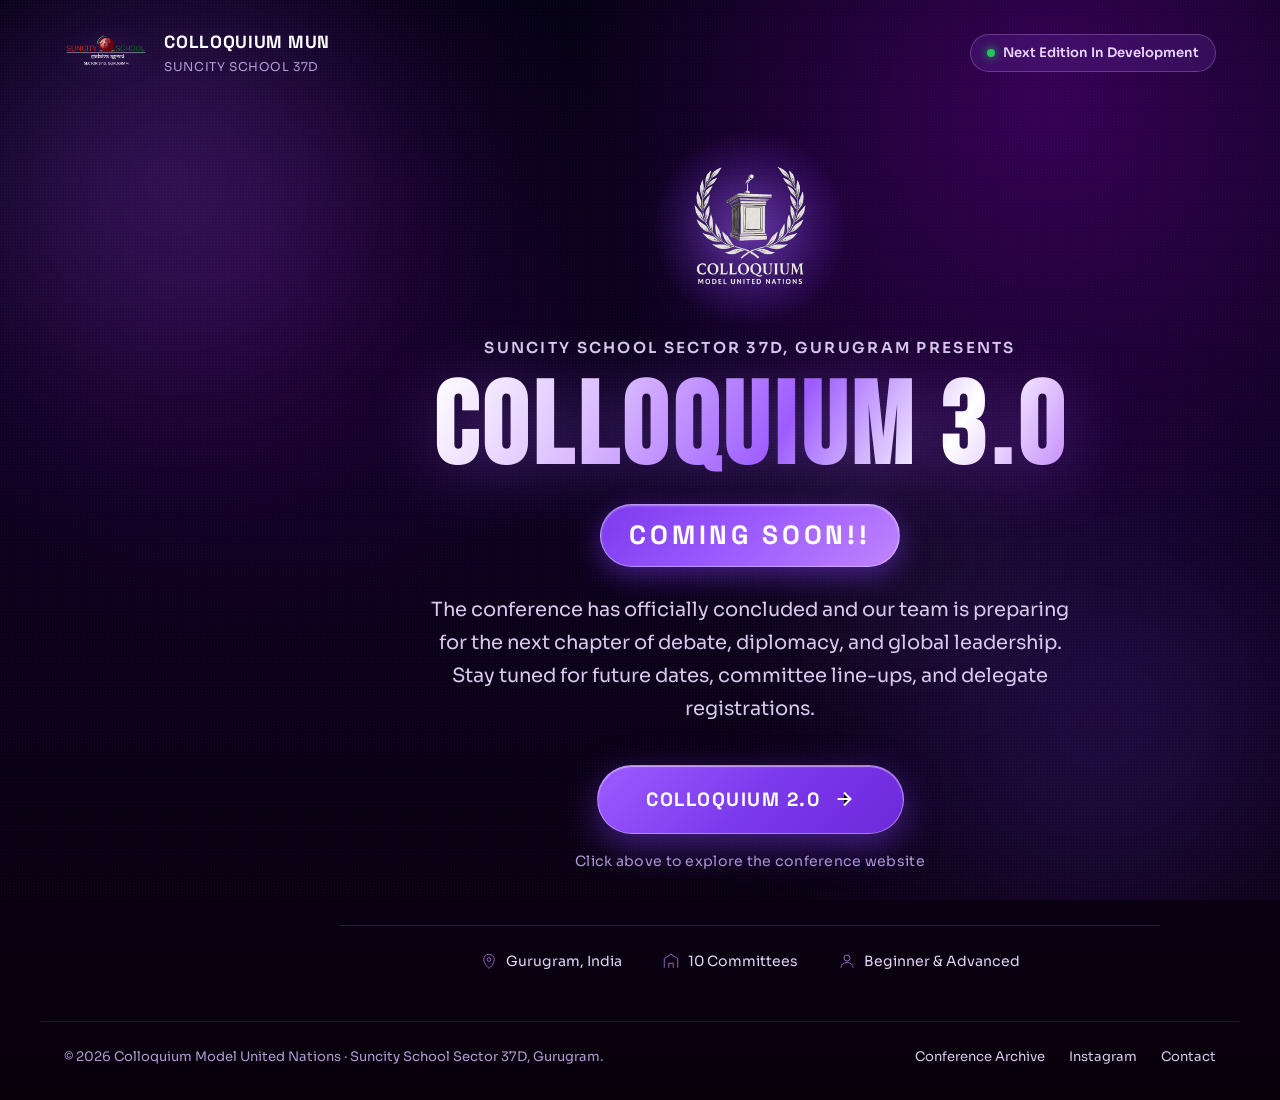
==== commit 2f395ab1: "Update index.html" ====
--- a/index.html
+++ b/index.html
@@ -5,13 +5,13 @@
   <meta charset="UTF-8" />
   <meta name="viewport" content="width=device-width, initial-scale=1.0" />
   <meta name="theme-color" content="#050014" />
-  <title>Colloquium 2.0 Coming Soon!! | Suncity School 37D MUN</title>
+  <title>Colloquium 3.0 Coming Soon!! | Suncity School 37D MUN</title>
   <meta name="description"
-    content="Colloquium 2.0 Coming Soon!! Model United Nations by Suncity School Sector 37D, Gurugram. Stay tuned for the upcoming edition." />
+    content="Colloquium 3.0 Coming Soon!! Model United Nations by Suncity School Sector 37D, Gurugram. Stay tuned for the upcoming edition." />
   <meta property="og:type" content="website" />
-  <meta property="og:title" content="Colloquium 2.0 Coming Soon!! | Suncity School 37D MUN" />
+  <meta property="og:title" content="Colloquium 3.0 Coming Soon!! | Suncity School 37D MUN" />
   <meta property="og:description"
-    content="Colloquium 2.0 Model United Nations by Suncity School Sector 37D, Gurugram. Coming Soon!!" />
+    content="Colloquium 3.0 Model United Nations by Suncity School Sector 37D, Gurugram. Coming Soon!!" />
   <meta property="og:url" content="https://colloquium.suncityschool-37d.com/" />
   <meta property="og:image" content="./assets/img/colloquium-emblem.png" />
   <meta name="twitter:card" content="summary_large_image" />
@@ -71,7 +71,7 @@
       <p class="cs-school-line">Suncity School Sector 37D, Gurugram Presents</p>
 
       <!-- Main Heading -->
-      <h1 class="cs-title" data-text="Colloquium 2.0">Colloquium 2.0</h1>
+      <h1 class="cs-title" data-text="Colloquium 2.0">Colloquium 3.0</h1>
 
       <!-- Coming Soon Badge -->
       <div class="cs-badge-row">
